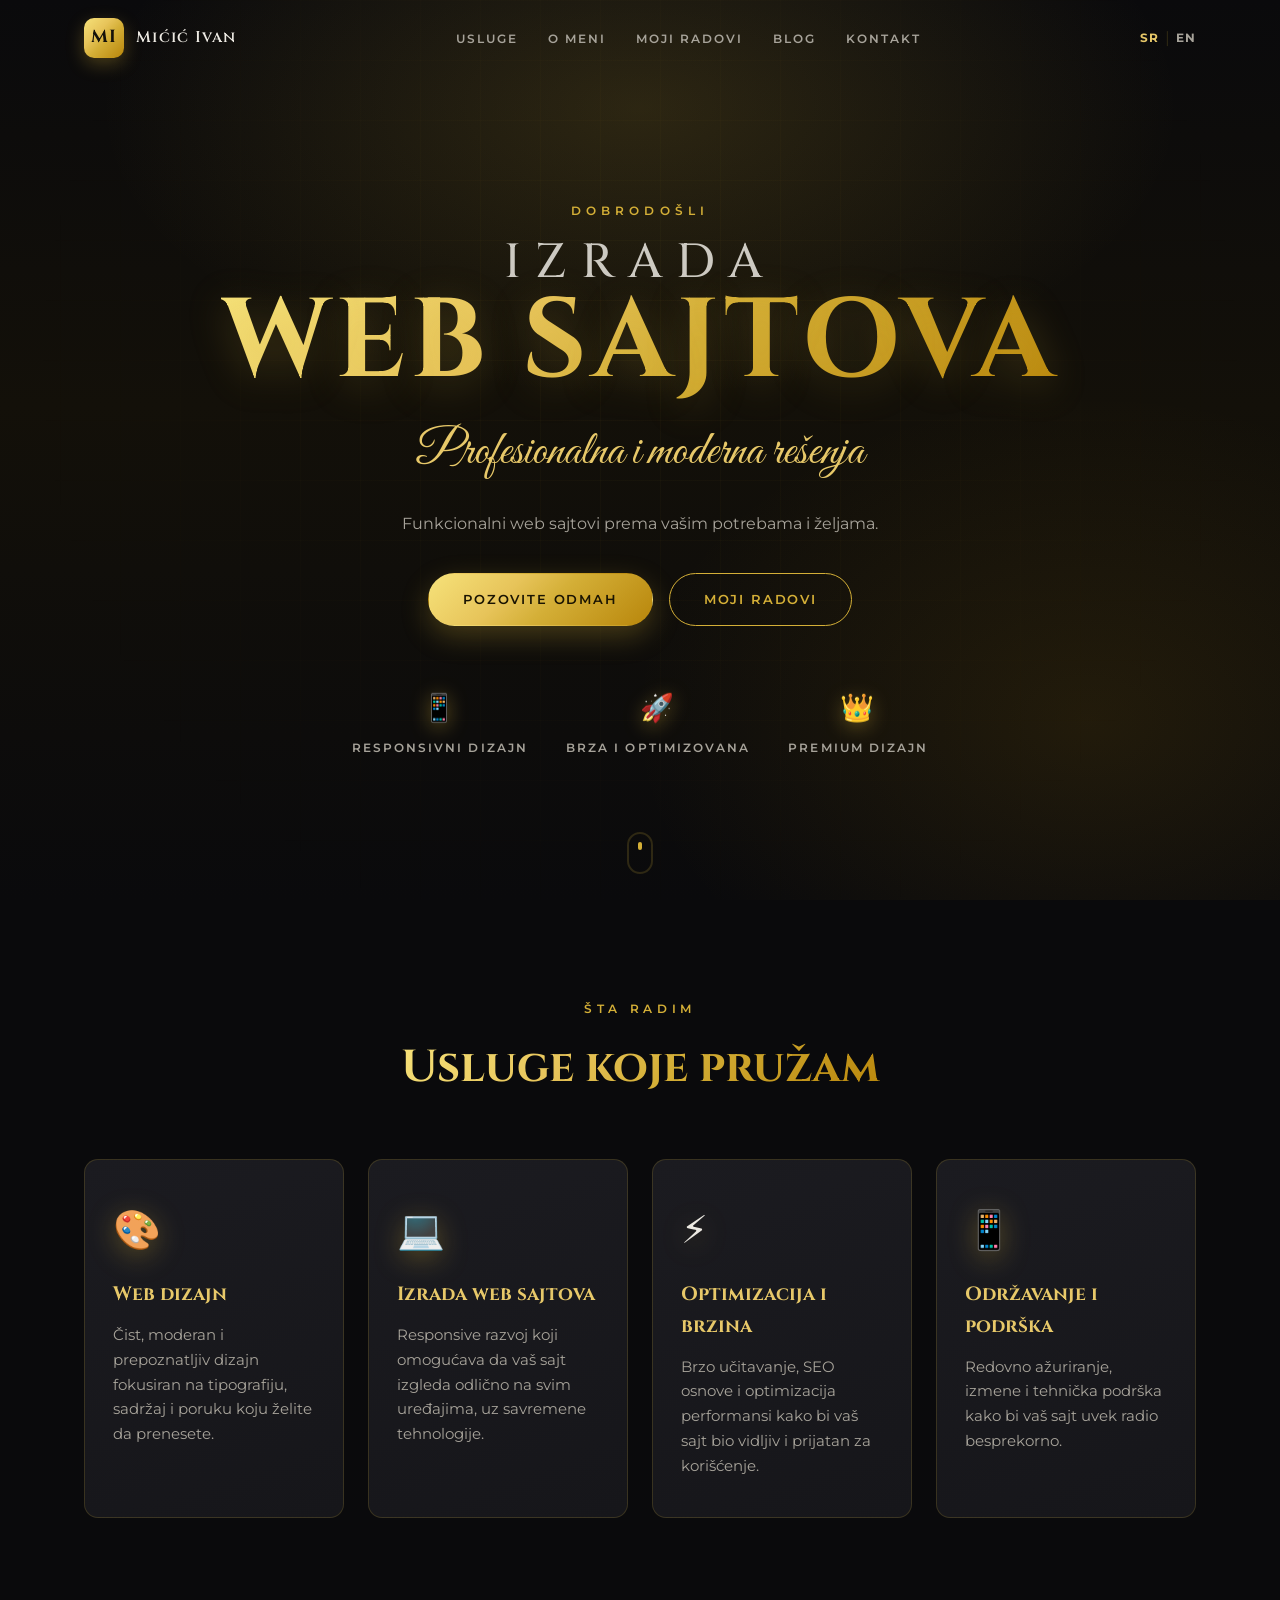
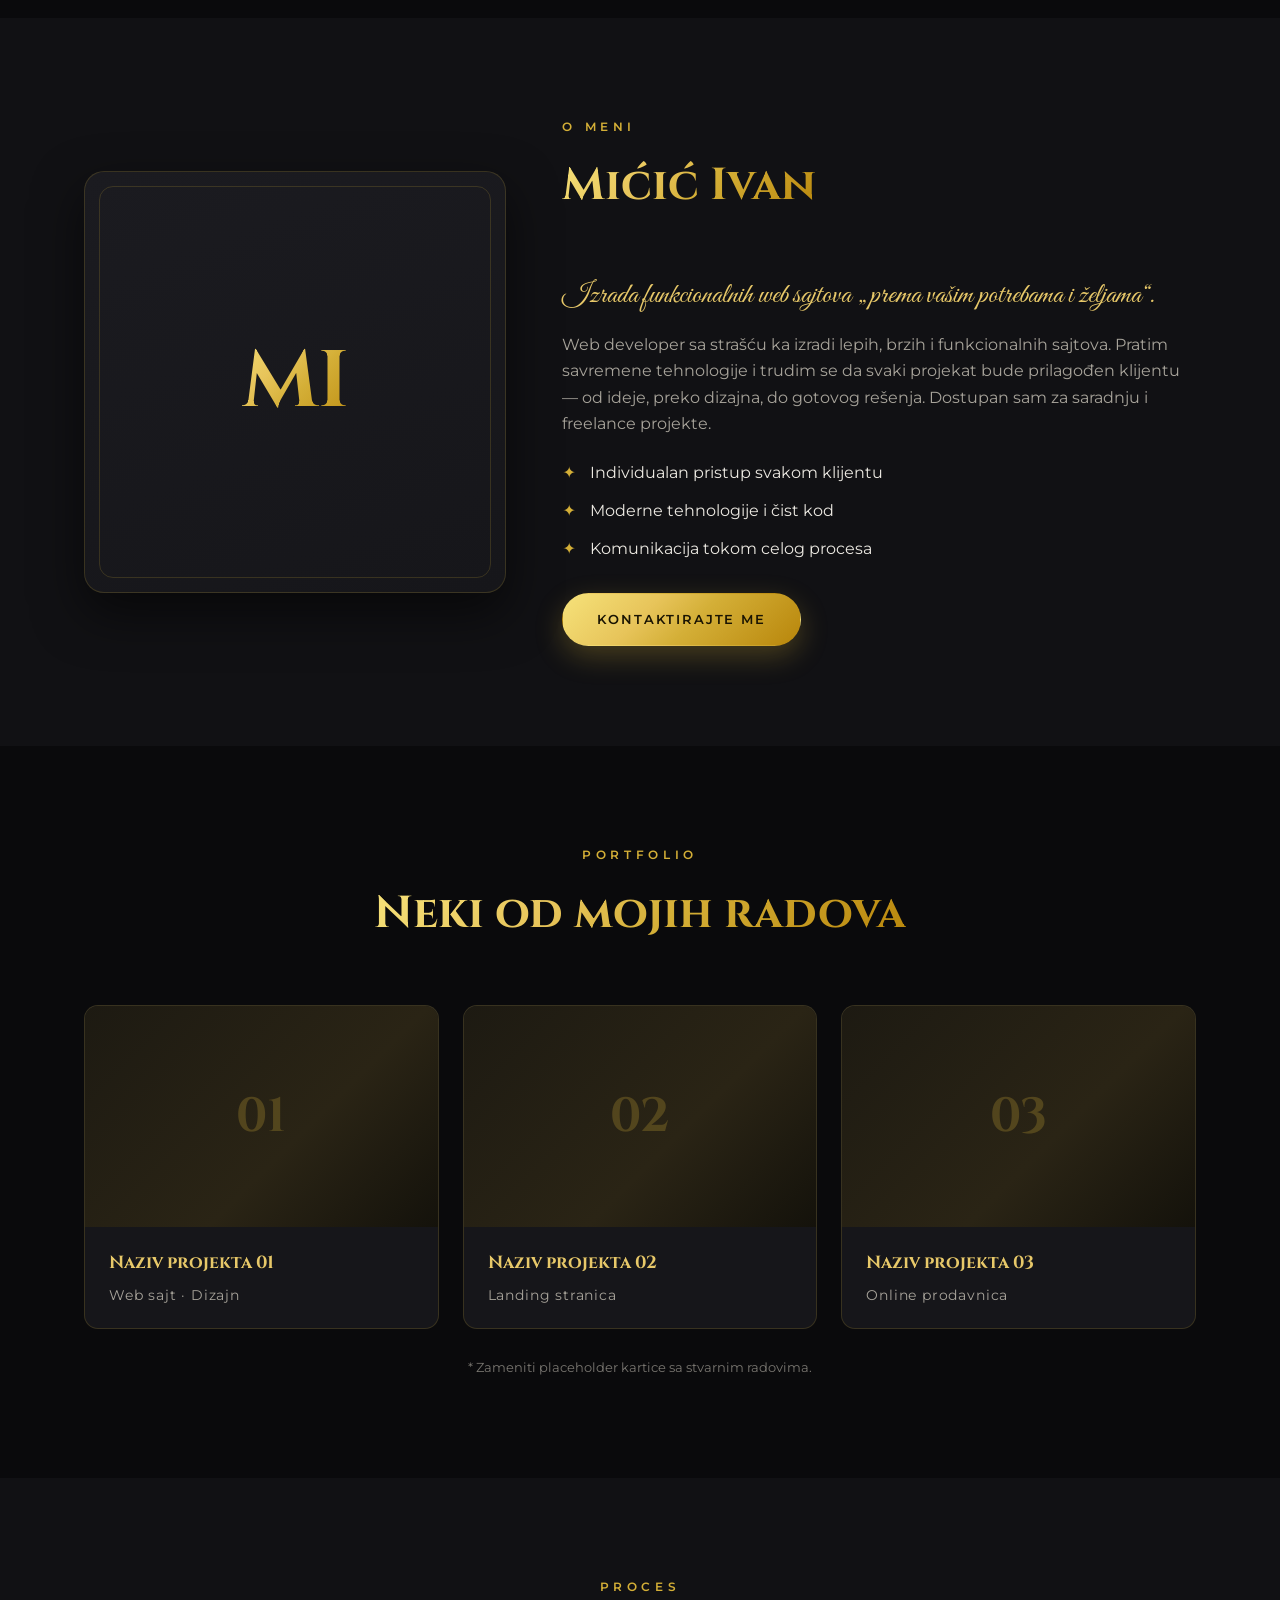
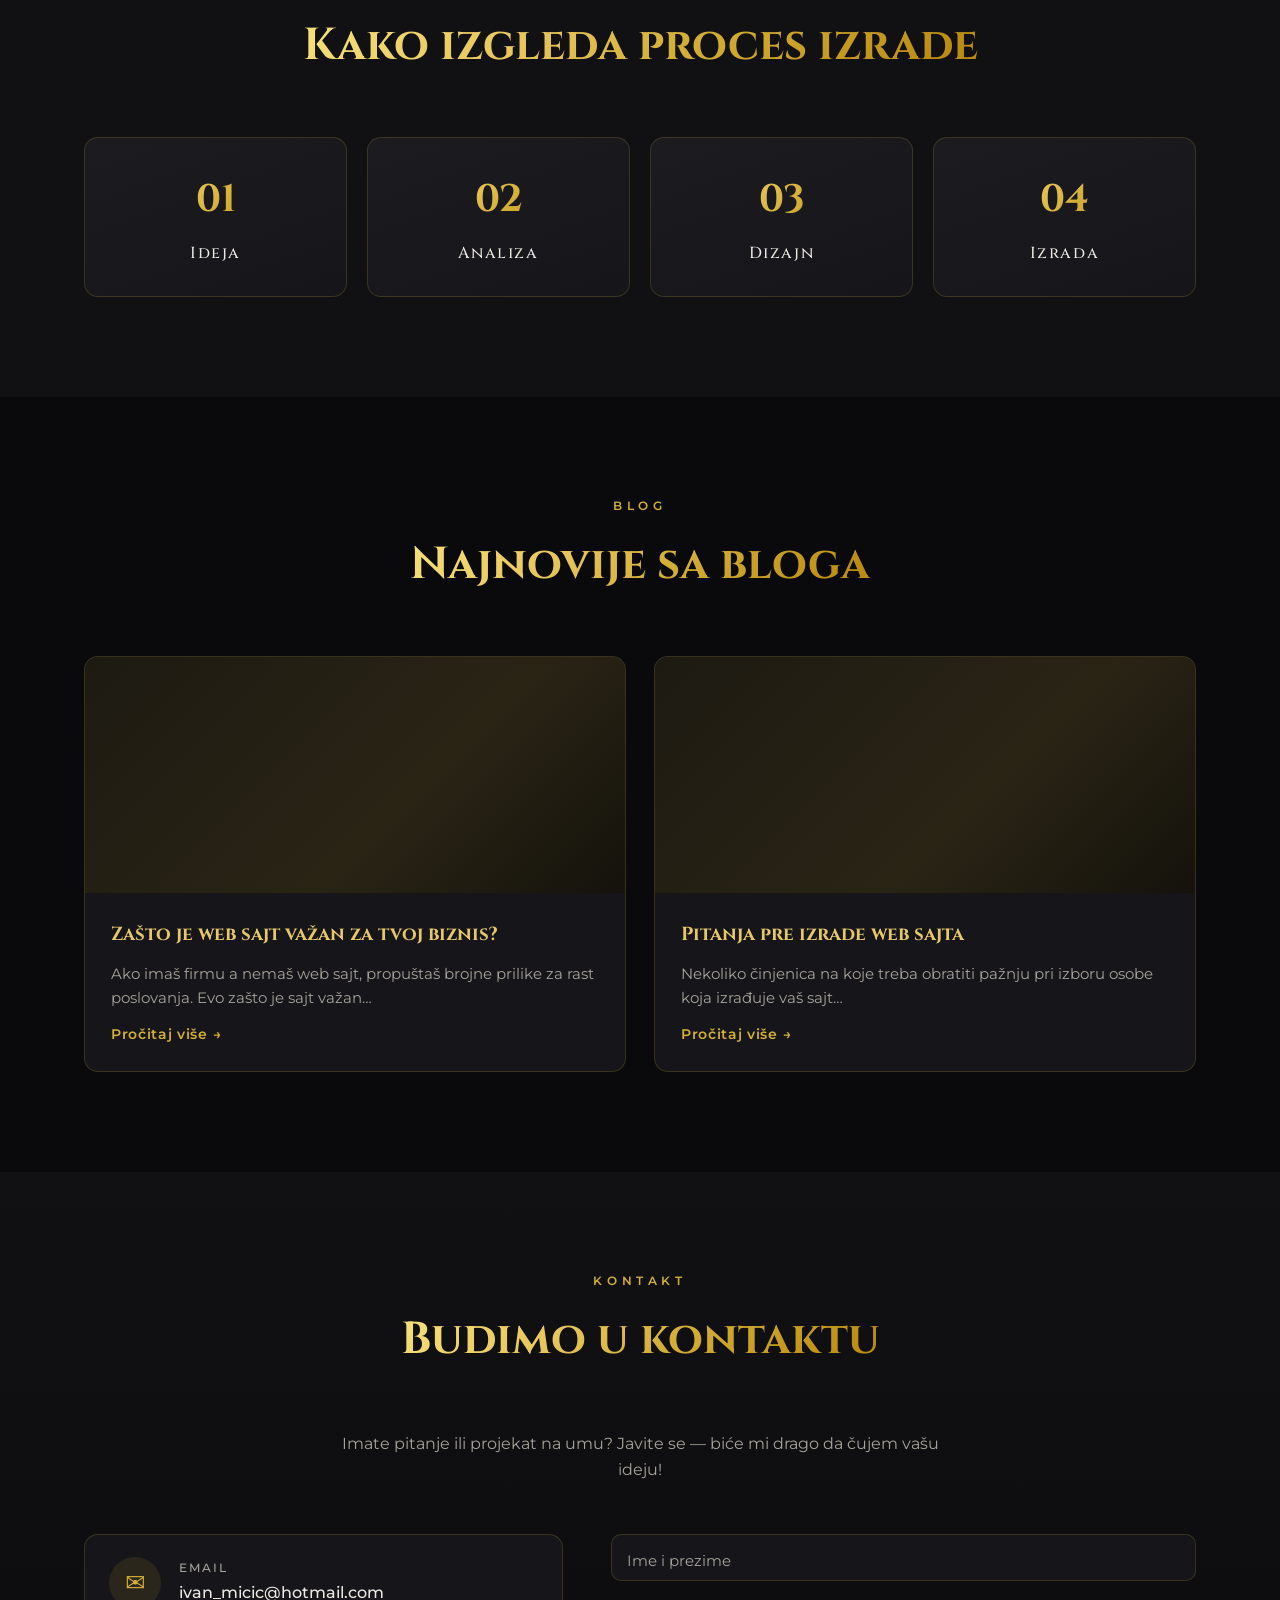
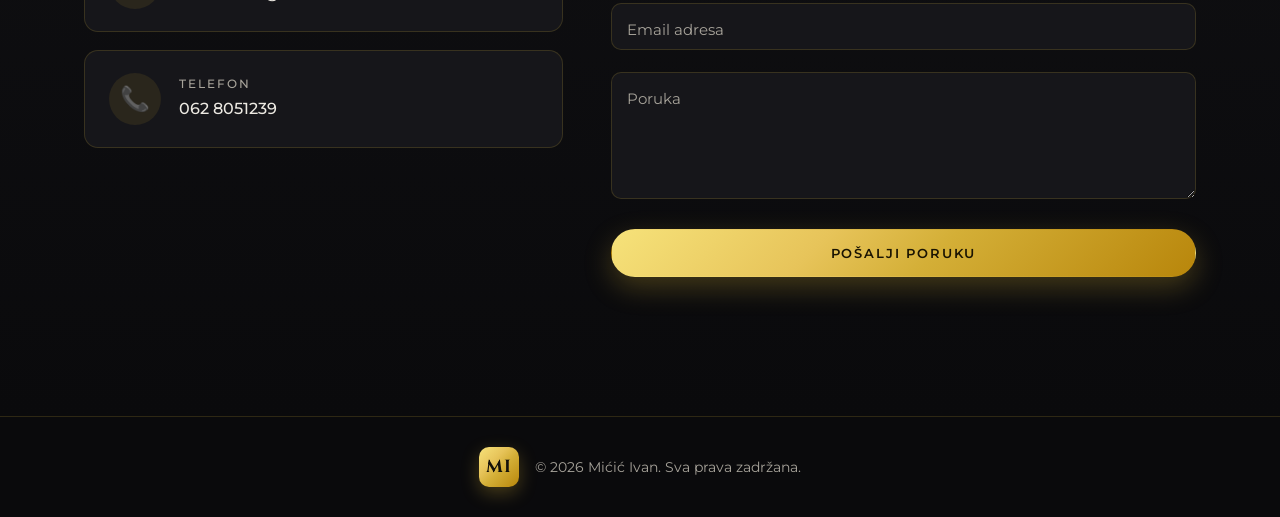
==== index.html @ c1736b25 "Inicijalna verzija portfolio sajta + plan.md - Dvojezicni (SR/EN) e-portfolio sa crno-zlatnim dizajn" ====
<!DOCTYPE html>
<html lang="sr">
<head>
  <meta charset="UTF-8" />
  <meta name="viewport" content="width=device-width, initial-scale=1.0" />
  <title>Mićić Ivan | Izrada web sajtova</title>
  <meta name="description" content="Mićić Ivan — izrada funkcionalnih web sajtova prema vašim potrebama i željama. Profesionalna i moderna rešenja." />

  <link rel="preconnect" href="https://fonts.googleapis.com" />
  <link rel="preconnect" href="https://fonts.gstatic.com" crossorigin />
  <link href="https://fonts.googleapis.com/css2?family=Cinzel:wght@400;500;600;700&family=Montserrat:wght@300;400;500;600;700&family=Great+Vibes&display=swap" rel="stylesheet" />

  <link rel="stylesheet" href="css/styles.css" />
</head>
<body>

  <!-- ===== HEADER / NAV ===== -->
  <header class="header" id="header">
    <div class="container header__inner">
      <a href="#hero" class="logo" aria-label="Mićić Ivan">
        <span class="logo__mark">MI</span>
        <span class="logo__text">Mićić&nbsp;Ivan</span>
      </a>

      <nav class="nav" id="nav">
        <ul class="nav__list">
          <li><a class="nav__link" href="#usluge" data-i18n="nav.services">USLUGE</a></li>
          <li><a class="nav__link" href="#o-meni" data-i18n="nav.about">O MENI</a></li>
          <li><a class="nav__link" href="#radovi" data-i18n="nav.works">MOJI RADOVI</a></li>
          <li><a class="nav__link" href="#blog" data-i18n="nav.blog">BLOG</a></li>
          <li><a class="nav__link" href="#kontakt" data-i18n="nav.contact">KONTAKT</a></li>
        </ul>
      </nav>

      <div class="header__actions">
        <div class="lang-switch" role="group" aria-label="Language">
          <button class="lang-switch__btn is-active" data-lang="sr">SR</button>
          <span class="lang-switch__sep">|</span>
          <button class="lang-switch__btn" data-lang="en">EN</button>
        </div>
        <button class="nav-toggle" id="navToggle" aria-label="Meni" aria-expanded="false">
          <span></span><span></span><span></span>
        </button>
      </div>
    </div>
  </header>

  <!-- ===== HERO ===== -->
  <section class="hero" id="hero">
    <div class="hero__bg" aria-hidden="true"></div>
    <div class="container hero__inner">
      <p class="hero__eyebrow" data-i18n="hero.eyebrow">DOBRODOŠLI</p>
      <h1 class="hero__title">
        <span class="hero__title-top" data-i18n="hero.titleTop">IZRADA</span>
        <span class="hero__title-main gold-text" data-i18n="hero.titleMain">WEB SAJTOVA</span>
      </h1>
      <p class="hero__tagline script-text" data-i18n="hero.tagline">Profesionalna i moderna rešenja</p>
      <p class="hero__sub" data-i18n="hero.sub">Funkcionalni web sajtovi prema vašim potrebama i željama.</p>
      <div class="hero__cta">
        <a href="#kontakt" class="btn btn--gold" data-i18n="hero.ctaPrimary">POZOVITE ODMAH</a>
        <a href="#radovi" class="btn btn--ghost" data-i18n="hero.ctaSecondary">MOJI RADOVI</a>
      </div>

      <ul class="hero__badges">
        <li class="hero-badge">
          <span class="hero-badge__icon">&#128241;</span>
          <span data-i18n="hero.badge1">RESPONSIVNI DIZAJN</span>
        </li>
        <li class="hero-badge">
          <span class="hero-badge__icon">&#128640;</span>
          <span data-i18n="hero.badge2">BRZA I OPTIMIZOVANA</span>
        </li>
        <li class="hero-badge">
          <span class="hero-badge__icon">&#128081;</span>
          <span data-i18n="hero.badge3">PREMIUM DIZAJN</span>
        </li>
      </ul>
    </div>
    <a href="#usluge" class="hero__scroll" aria-label="Skroluj dole"><span></span></a>
  </section>

  <!-- ===== USLUGE ===== -->
  <section class="section" id="usluge">
    <div class="container">
      <p class="section__eyebrow" data-i18n="services.eyebrow">ŠTA RADIM</p>
      <h2 class="section__title"><span class="gold-text" data-i18n="services.title">Usluge koje pružam</span></h2>

      <div class="cards">
        <article class="card">
          <div class="card__icon">&#127912;</div>
          <h3 class="card__title" data-i18n="services.s1.title">Web dizajn</h3>
          <p class="card__text" data-i18n="services.s1.text">Čist, moderan i prepoznatljiv dizajn fokusiran na tipografiju, sadržaj i poruku koju želite da prenesete.</p>
        </article>
        <article class="card">
          <div class="card__icon">&#128187;</div>
          <h3 class="card__title" data-i18n="services.s2.title">Izrada web sajtova</h3>
          <p class="card__text" data-i18n="services.s2.text">Responsive razvoj koji omogućava da vaš sajt izgleda odlično na svim uređajima, uz savremene tehnologije.</p>
        </article>
        <article class="card">
          <div class="card__icon">&#9889;</div>
          <h3 class="card__title" data-i18n="services.s3.title">Optimizacija i brzina</h3>
          <p class="card__text" data-i18n="services.s3.text">Brzo učitavanje, SEO osnove i optimizacija performansi kako bi vaš sajt bio vidljiv i prijatan za korišćenje.</p>
        </article>
        <article class="card">
          <div class="card__icon">&#128241;</div>
          <h3 class="card__title" data-i18n="services.s4.title">Održavanje i podrška</h3>
          <p class="card__text" data-i18n="services.s4.text">Redovno ažuriranje, izmene i tehnička podrška kako bi vaš sajt uvek radio besprekorno.</p>
        </article>
      </div>
    </div>
  </section>

  <!-- ===== O MENI ===== -->
  <section class="section section--alt" id="o-meni">
    <div class="container about">
      <div class="about__media">
        <div class="about__photo">
          <span class="about__initials">MI</span>
        </div>
      </div>
      <div class="about__content">
        <p class="section__eyebrow" data-i18n="about.eyebrow">O MENI</p>
        <h2 class="section__title"><span class="gold-text" data-i18n="about.title">Mićić Ivan</span></h2>
        <p class="about__lead" data-i18n="about.lead">Izrada funkcionalnih web sajtova „prema vašim potrebama i željama“.</p>
        <p class="about__text" data-i18n="about.text">Web developer sa strašću ka izradi lepih, brzih i funkcionalnih sajtova. Pratim savremene tehnologije i trudim se da svaki projekat bude prilagođen klijentu — od ideje, preko dizajna, do gotovog rešenja. Dostupan sam za saradnju i freelance projekte.</p>
        <!-- TODO: Ivane, ovde dopuni biografiju (iskustvo, tehnologije, obrazovanje...) -->
        <ul class="about__list">
          <li data-i18n="about.point1">Individualan pristup svakom klijentu</li>
          <li data-i18n="about.point2">Moderne tehnologije i čist kod</li>
          <li data-i18n="about.point3">Komunikacija tokom celog procesa</li>
        </ul>
        <a href="#kontakt" class="btn btn--gold" data-i18n="about.cta">KONTAKTIRAJTE ME</a>
      </div>
    </div>
  </section>

  <!-- ===== MOJI RADOVI ===== -->
  <section class="section" id="radovi">
    <div class="container">
      <p class="section__eyebrow" data-i18n="works.eyebrow">PORTFOLIO</p>
      <h2 class="section__title"><span class="gold-text" data-i18n="works.title">Neki od mojih radova</span></h2>

      <div class="works">
        <article class="work">
          <div class="work__thumb" data-label="01"></div>
          <div class="work__body">
            <h3 class="work__title" data-i18n="works.w1.title">Naziv projekta 01</h3>
            <p class="work__tag" data-i18n="works.w1.tag">Web sajt &middot; Dizajn</p>
          </div>
        </article>
        <article class="work">
          <div class="work__thumb" data-label="02"></div>
          <div class="work__body">
            <h3 class="work__title" data-i18n="works.w2.title">Naziv projekta 02</h3>
            <p class="work__tag" data-i18n="works.w2.tag">Landing stranica</p>
          </div>
        </article>
        <article class="work">
          <div class="work__thumb" data-label="03"></div>
          <div class="work__body">
            <h3 class="work__title" data-i18n="works.w3.title">Naziv projekta 03</h3>
            <p class="work__tag" data-i18n="works.w3.tag">Online prodavnica</p>
          </div>
        </article>
      </div>
      <p class="works__note" data-i18n="works.note">* Zameniti placeholder karticama sa stvarnim radovima.</p>
    </div>
  </section>

  <!-- ===== PROCES ===== -->
  <section class="section section--alt" id="proces">
    <div class="container">
      <p class="section__eyebrow" data-i18n="process.eyebrow">PROCES</p>
      <h2 class="section__title"><span class="gold-text" data-i18n="process.title">Kako izgleda proces izrade</span></h2>
      <div class="steps">
        <div class="step"><span class="step__num">01</span><h3 data-i18n="process.p1">Ideja</h3></div>
        <div class="step"><span class="step__num">02</span><h3 data-i18n="process.p2">Analiza</h3></div>
        <div class="step"><span class="step__num">03</span><h3 data-i18n="process.p3">Dizajn</h3></div>
        <div class="step"><span class="step__num">04</span><h3 data-i18n="process.p4">Izrada</h3></div>
      </div>
    </div>
  </section>

  <!-- ===== BLOG ===== -->
  <section class="section" id="blog">
    <div class="container">
      <p class="section__eyebrow" data-i18n="blog.eyebrow">BLOG</p>
      <h2 class="section__title"><span class="gold-text" data-i18n="blog.title">Najnovije sa bloga</span></h2>

      <div class="posts">
        <article class="post">
          <div class="post__thumb"></div>
          <div class="post__body">
            <h3 class="post__title" data-i18n="blog.b1.title">Zašto je web sajt važan za tvoj biznis?</h3>
            <p class="post__text" data-i18n="blog.b1.text">Ako imaš firmu a nemaš web sajt, propuštaš brojne prilike za rast poslovanja. Evo zašto je sajt važan…</p>
            <a href="#" class="post__link" data-i18n="blog.readMore">Pročitaj više &rarr;</a>
          </div>
        </article>
        <article class="post">
          <div class="post__thumb"></div>
          <div class="post__body">
            <h3 class="post__title" data-i18n="blog.b2.title">Pitanja pre izrade web sajta</h3>
            <p class="post__text" data-i18n="blog.b2.text">Nekoliko činjenica na koje treba obratiti pažnju pri izboru osobe koja izrađuje vaš sajt…</p>
            <a href="#" class="post__link" data-i18n="blog.readMore">Pročitaj više &rarr;</a>
          </div>
        </article>
      </div>
    </div>
  </section>

  <!-- ===== KONTAKT ===== -->
  <section class="section section--contact" id="kontakt">
    <div class="container contact">
      <div class="contact__head">
        <p class="section__eyebrow" data-i18n="contact.eyebrow">KONTAKT</p>
        <h2 class="section__title"><span class="gold-text" data-i18n="contact.title">Budimo u kontaktu</span></h2>
        <p class="contact__lead" data-i18n="contact.lead">Imate pitanje ili projekat na umu? Javite se — biće mi drago da čujem vašu ideju!</p>
      </div>

      <div class="contact__grid">
        <div class="contact__info">
          <a href="mailto:ivan_micic@hotmail.com" class="contact__item">
            <span class="contact__icon">&#9993;</span>
            <span>
              <small data-i18n="contact.emailLabel">Email</small>
              ivan_micic@hotmail.com
            </span>
          </a>
          <a href="tel:+381628051239" class="contact__item">
            <span class="contact__icon">&#128222;</span>
            <span>
              <small data-i18n="contact.phoneLabel">Telefon</small>
              062 8051239
            </span>
          </a>
        </div>

        <form class="contact__form" id="contactForm" novalidate>
          <div class="field">
            <input type="text" id="name" name="name" required placeholder=" " />
            <label for="name" data-i18n="contact.formName">Ime i prezime</label>
          </div>
          <div class="field">
            <input type="email" id="email" name="email" required placeholder=" " />
            <label for="email" data-i18n="contact.formEmail">Email adresa</label>
          </div>
          <div class="field">
            <textarea id="message" name="message" rows="5" required placeholder=" "></textarea>
            <label for="message" data-i18n="contact.formMessage">Poruka</label>
          </div>
          <button type="submit" class="btn btn--gold btn--block" data-i18n="contact.formSubmit">POŠALJI PORUKU</button>
          <p class="form__status" id="formStatus" role="status"></p>
        </form>
      </div>
    </div>
  </section>

  <!-- ===== FOOTER ===== -->
  <footer class="footer">
    <div class="container footer__inner">
      <span class="logo__mark">MI</span>
      <p class="footer__copy">&copy; <span id="year"></span> Mićić Ivan. <span data-i18n="footer.rights">Sva prava zadržana.</span></p>
    </div>
  </footer>

  <script src="js/i18n.js"></script>
  <script src="js/main.js"></script>
</body>
</html>
---- css/styles.css ----
/* ===========================================================
   Mićić Ivan — Portfolio
   Tema: crno-zlatni luksuzni dizajn
   =========================================================== */

:root {
  --black: #0a0a0c;
  --black-2: #111114;
  --black-3: #16161a;
  --surface: #1b1b20;
  --line: rgba(212, 175, 55, 0.18);

  --gold: #d4af37;
  --gold-soft: #e7c869;
  --gold-deep: #b8860b;
  --gold-grad: linear-gradient(135deg, #f6e27a 0%, #e7c45a 35%, #d4af37 55%, #b8860b 100%);

  --text: #ece9e2;
  --text-muted: #a7a39a;

  --font-display: "Cinzel", serif;
  --font-script: "Great Vibes", cursive;
  --font-body: "Montserrat", system-ui, sans-serif;

  --maxw: 1160px;
  --radius: 14px;
  --shadow: 0 20px 50px rgba(0, 0, 0, 0.55);
  --ease: cubic-bezier(0.22, 1, 0.36, 1);
}

/* ---------- Reset ---------- */
*, *::before, *::after { box-sizing: border-box; margin: 0; padding: 0; }
html { scroll-behavior: smooth; scroll-padding-top: 84px; }
body {
  font-family: var(--font-body);
  background: var(--black);
  color: var(--text);
  line-height: 1.65;
  overflow-x: hidden;
  -webkit-font-smoothing: antialiased;
}
img { max-width: 100%; display: block; }
a { color: inherit; text-decoration: none; }
ul { list-style: none; }

.container { width: 100%; max-width: var(--maxw); margin: 0 auto; padding: 0 24px; }

/* ---------- Helpers ---------- */
.gold-text {
  background: var(--gold-grad);
  -webkit-background-clip: text;
  background-clip: text;
  -webkit-text-fill-color: transparent;
  color: transparent;
}
.script-text { font-family: var(--font-script); }

/* ---------- Buttons ---------- */
.btn {
  display: inline-block;
  font-family: var(--font-body);
  font-weight: 600;
  font-size: 0.82rem;
  letter-spacing: 0.14em;
  padding: 15px 34px;
  border-radius: 50px;
  cursor: pointer;
  border: 1px solid transparent;
  transition: transform 0.3s var(--ease), box-shadow 0.3s var(--ease), background 0.3s var(--ease), color 0.3s var(--ease);
}
.btn--gold {
  background: var(--gold-grad);
  color: #1a1402;
  box-shadow: 0 10px 28px rgba(212, 175, 55, 0.28);
}
.btn--gold:hover { transform: translateY(-3px); box-shadow: 0 16px 36px rgba(212, 175, 55, 0.42); }
.btn--ghost { border-color: var(--gold); color: var(--gold); }
.btn--ghost:hover { background: rgba(212, 175, 55, 0.1); transform: translateY(-3px); }
.btn--block { width: 100%; text-align: center; }

/* ---------- Header ---------- */
.header {
  position: fixed;
  inset: 0 0 auto 0;
  z-index: 100;
  transition: background 0.4s var(--ease), box-shadow 0.4s var(--ease), padding 0.4s var(--ease);
  padding: 18px 0;
}
.header.is-scrolled {
  background: rgba(10, 10, 12, 0.88);
  backdrop-filter: blur(12px);
  box-shadow: 0 1px 0 var(--line);
  padding: 10px 0;
}
.header__inner { display: flex; align-items: center; justify-content: space-between; gap: 24px; }

.logo { display: flex; align-items: center; gap: 12px; }
.logo__mark {
  font-family: var(--font-display);
  font-weight: 700;
  font-size: 1.1rem;
  letter-spacing: 0.05em;
  color: #14110a;
  background: var(--gold-grad);
  width: 40px; height: 40px;
  display: grid; place-items: center;
  border-radius: 10px;
  box-shadow: 0 6px 18px rgba(212, 175, 55, 0.3);
}
.logo__text {
  font-family: var(--font-display);
  font-weight: 600;
  letter-spacing: 0.08em;
  font-size: 0.98rem;
  color: var(--text);
}

.nav__list { display: flex; gap: 30px; }
.nav__link {
  font-size: 0.78rem;
  font-weight: 600;
  letter-spacing: 0.16em;
  color: var(--text-muted);
  position: relative;
  padding: 6px 0;
  transition: color 0.3s var(--ease);
}
.nav__link::after {
  content: "";
  position: absolute;
  left: 0; bottom: 0;
  width: 0; height: 2px;
  background: var(--gold-grad);
  transition: width 0.3s var(--ease);
}
.nav__link:hover, .nav__link.is-active { color: var(--gold-soft); }
.nav__link:hover::after, .nav__link.is-active::after { width: 100%; }

.header__actions { display: flex; align-items: center; gap: 18px; }
.lang-switch { display: flex; align-items: center; gap: 6px; }
.lang-switch__btn {
  background: none; border: none; cursor: pointer;
  font-family: var(--font-body);
  font-size: 0.78rem; font-weight: 700; letter-spacing: 0.08em;
  color: var(--text-muted);
  transition: color 0.3s var(--ease);
}
.lang-switch__btn.is-active { color: var(--gold-soft); }
.lang-switch__btn:hover { color: var(--gold); }
.lang-switch__sep { color: var(--line); }

/* Hamburger */
.nav-toggle { display: none; flex-direction: column; gap: 5px; background: none; border: none; cursor: pointer; padding: 6px; }
.nav-toggle span { width: 26px; height: 2px; background: var(--gold-soft); transition: 0.3s var(--ease); border-radius: 2px; }
.nav-toggle.is-open span:nth-child(1) { transform: translateY(7px) rotate(45deg); }
.nav-toggle.is-open span:nth-child(2) { opacity: 0; }
.nav-toggle.is-open span:nth-child(3) { transform: translateY(-7px) rotate(-45deg); }

/* ---------- Hero ---------- */
.hero {
  position: relative;
  min-height: 100vh;
  display: flex;
  align-items: center;
  text-align: center;
  overflow: hidden;
  padding: 120px 0 60px;
}
.hero__bg {
  position: absolute; inset: 0;
  background:
    radial-gradient(900px 480px at 50% 12%, rgba(212, 175, 55, 0.16), transparent 60%),
    radial-gradient(700px 500px at 85% 80%, rgba(184, 134, 11, 0.12), transparent 65%),
    linear-gradient(180deg, #0a0a0c 0%, #131009 45%, #0a0a0c 100%);
}
.hero__bg::after {
  content: "";
  position: absolute; inset: 0;
  background-image:
    linear-gradient(rgba(212,175,55,0.04) 1px, transparent 1px),
    linear-gradient(90deg, rgba(212,175,55,0.04) 1px, transparent 1px);
  background-size: 60px 60px;
  mask-image: radial-gradient(circle at 50% 40%, black, transparent 75%);
}
.hero__inner { position: relative; z-index: 2; display: flex; flex-direction: column; align-items: center; }
.hero__eyebrow { letter-spacing: 0.45em; font-size: 0.72rem; color: var(--gold); margin-bottom: 18px; font-weight: 600; }
.hero__title { font-family: var(--font-display); line-height: 1; margin-bottom: 10px; }
.hero__title-top {
  display: block;
  font-size: clamp(1.6rem, 5vw, 3rem);
  letter-spacing: 0.3em;
  color: var(--text);
  font-weight: 500;
  opacity: 0.85;
}
.hero__title-main {
  display: block;
  font-size: clamp(2.8rem, 11vw, 7rem);
  font-weight: 700;
  letter-spacing: 0.04em;
  text-shadow: 0 8px 40px rgba(212, 175, 55, 0.25);
}
.hero__tagline { font-size: clamp(1.8rem, 5vw, 3rem); color: var(--gold-soft); margin: 4px 0 18px; }
.hero__sub { color: var(--text-muted); max-width: 540px; margin-bottom: 36px; font-size: 1.02rem; }
.hero__cta { display: flex; gap: 16px; flex-wrap: wrap; justify-content: center; margin-bottom: 60px; }

.hero__badges { display: flex; gap: 38px; flex-wrap: wrap; justify-content: center; }
.hero-badge { display: flex; flex-direction: column; align-items: center; gap: 8px; font-size: 0.72rem; letter-spacing: 0.18em; color: var(--text-muted); font-weight: 600; }
.hero-badge__icon { font-size: 1.7rem; filter: drop-shadow(0 4px 10px rgba(212,175,55,0.4)); }

.hero__scroll { position: absolute; bottom: 26px; left: 50%; transform: translateX(-50%); width: 26px; height: 42px; border: 2px solid var(--line); border-radius: 20px; z-index: 2; }
.hero__scroll span { position: absolute; top: 8px; left: 50%; width: 4px; height: 8px; background: var(--gold); border-radius: 2px; transform: translateX(-50%); animation: scrolldot 1.6s infinite; }
@keyframes scrolldot { 0% { opacity: 0; top: 8px; } 50% { opacity: 1; } 100% { opacity: 0; top: 22px; } }

/* ---------- Sections ---------- */
.section { padding: 100px 0; position: relative; }
.section--alt { background: var(--black-2); }
.section__eyebrow { text-align: center; letter-spacing: 0.4em; font-size: 0.72rem; color: var(--gold); font-weight: 600; margin-bottom: 12px; }
.section__title { text-align: center; font-family: var(--font-display); font-weight: 700; font-size: clamp(1.8rem, 4.5vw, 2.8rem); margin-bottom: 54px; }

/* ---------- Cards (Usluge) ---------- */
.cards { display: grid; grid-template-columns: repeat(auto-fit, minmax(240px, 1fr)); gap: 24px; }
.card {
  background: linear-gradient(160deg, var(--surface), var(--black-3));
  border: 1px solid var(--line);
  border-radius: var(--radius);
  padding: 38px 28px;
  transition: transform 0.4s var(--ease), border-color 0.4s var(--ease), box-shadow 0.4s var(--ease);
}
.card:hover { transform: translateY(-8px); border-color: var(--gold); box-shadow: var(--shadow); }
.card__icon { font-size: 2.4rem; margin-bottom: 18px; filter: drop-shadow(0 6px 14px rgba(212,175,55,0.35)); }
.card__title { font-family: var(--font-display); font-size: 1.2rem; margin-bottom: 12px; color: var(--gold-soft); }
.card__text { color: var(--text-muted); font-size: 0.94rem; }

/* ---------- O meni ---------- */
.about { display: grid; grid-template-columns: 0.8fr 1.2fr; gap: 56px; align-items: center; }
.about__photo {
  aspect-ratio: 1 / 1;
  border-radius: 20px;
  background: linear-gradient(160deg, var(--surface), var(--black-3));
  border: 1px solid var(--line);
  display: grid; place-items: center;
  position: relative;
  box-shadow: var(--shadow);
}
.about__photo::before { content: ""; position: absolute; inset: 14px; border: 1px solid var(--line); border-radius: 14px; }
.about__initials { font-family: var(--font-display); font-size: 5rem; font-weight: 700; background: var(--gold-grad); -webkit-background-clip: text; background-clip: text; -webkit-text-fill-color: transparent; }
.about .section__eyebrow, .about .section__title { text-align: left; }
.about__lead { font-family: var(--font-script); font-size: 1.8rem; color: var(--gold-soft); margin-bottom: 18px; line-height: 1.3; }
.about__text { color: var(--text-muted); margin-bottom: 22px; }
.about__list { display: grid; gap: 12px; margin-bottom: 30px; }
.about__list li { position: relative; padding-left: 28px; color: var(--text); }
.about__list li::before { content: "\2726"; position: absolute; left: 0; color: var(--gold); }

/* ---------- Radovi ---------- */
.works { display: grid; grid-template-columns: repeat(auto-fit, minmax(280px, 1fr)); gap: 24px; }
.work { border-radius: var(--radius); overflow: hidden; border: 1px solid var(--line); background: var(--black-3); transition: transform 0.4s var(--ease), box-shadow 0.4s var(--ease); }
.work:hover { transform: translateY(-8px); box-shadow: var(--shadow); }
.work__thumb { aspect-ratio: 16 / 10; position: relative; background: linear-gradient(135deg, #1d1a12, #2a2415 60%, #14120b); display: grid; place-items: center; }
.work__thumb::after { content: attr(data-label); font-family: var(--font-display); font-size: 3rem; font-weight: 700; color: rgba(212,175,55,0.25); }
.work__body { padding: 22px 24px; }
.work__title { font-family: var(--font-display); font-size: 1.1rem; color: var(--gold-soft); margin-bottom: 6px; }
.work__tag { color: var(--text-muted); font-size: 0.85rem; letter-spacing: 0.06em; }
.works__note { text-align: center; color: var(--text-muted); font-size: 0.8rem; margin-top: 28px; opacity: 0.7; }

/* ---------- Proces ---------- */
.steps { display: grid; grid-template-columns: repeat(auto-fit, minmax(180px, 1fr)); gap: 20px; }
.step { text-align: center; padding: 30px 18px; border: 1px solid var(--line); border-radius: var(--radius); background: linear-gradient(160deg, var(--surface), var(--black-3)); transition: border-color 0.4s var(--ease); }
.step:hover { border-color: var(--gold); }
.step__num { font-family: var(--font-display); font-size: 2.4rem; font-weight: 700; display: block; margin-bottom: 8px; background: var(--gold-grad); -webkit-background-clip: text; background-clip: text; -webkit-text-fill-color: transparent; }
.step h3 { font-family: var(--font-display); font-weight: 500; letter-spacing: 0.1em; font-size: 1rem; color: var(--text); }

/* ---------- Blog ---------- */
.posts { display: grid; grid-template-columns: repeat(auto-fit, minmax(300px, 1fr)); gap: 28px; }
.post { display: flex; flex-direction: column; border: 1px solid var(--line); border-radius: var(--radius); overflow: hidden; background: var(--black-3); transition: transform 0.4s var(--ease), box-shadow 0.4s var(--ease); }
.post:hover { transform: translateY(-6px); box-shadow: var(--shadow); }
.post__thumb { aspect-ratio: 16 / 7; background: linear-gradient(135deg, #1d1a12, #2a2415 60%, #14120b); }
.post__body { padding: 26px; display: flex; flex-direction: column; gap: 12px; }
.post__title { font-family: var(--font-display); font-size: 1.18rem; color: var(--gold-soft); }
.post__text { color: var(--text-muted); font-size: 0.92rem; }
.post__link { color: var(--gold); font-weight: 600; font-size: 0.85rem; letter-spacing: 0.05em; margin-top: auto; transition: gap 0.3s var(--ease); }
.post__link:hover { color: var(--gold-soft); }

/* ---------- Kontakt ---------- */
.section--contact { background: linear-gradient(180deg, var(--black-2), var(--black)); }
.contact__head { text-align: center; max-width: 600px; margin: 0 auto 50px; }
.contact__lead { color: var(--text-muted); }
.contact__grid { display: grid; grid-template-columns: 0.9fr 1.1fr; gap: 48px; align-items: start; }
.contact__info { display: grid; gap: 18px; align-content: start; }
.contact__item { display: flex; align-items: center; gap: 18px; padding: 22px 24px; border: 1px solid var(--line); border-radius: var(--radius); background: var(--black-3); transition: border-color 0.3s var(--ease), transform 0.3s var(--ease); }
.contact__item:hover { border-color: var(--gold); transform: translateY(-3px); }
.contact__icon { font-size: 1.5rem; color: var(--gold); width: 52px; height: 52px; display: grid; place-items: center; border-radius: 50%; background: rgba(212,175,55,0.1); flex-shrink: 0; }
.contact__item small { display: block; color: var(--text-muted); font-size: 0.72rem; letter-spacing: 0.18em; text-transform: uppercase; margin-bottom: 2px; }
.contact__item span > span, .contact__item > span { font-weight: 500; }

/* Form */
.contact__form { display: grid; gap: 22px; }
.field { position: relative; }
.field input, .field textarea {
  width: 100%;
  background: var(--black-3);
  border: 1px solid var(--line);
  border-radius: 10px;
  padding: 18px 16px 8px;
  color: var(--text);
  font-family: var(--font-body);
  font-size: 0.95rem;
  resize: vertical;
  transition: border-color 0.3s var(--ease);
}
.field textarea { padding-top: 22px; }
.field input:focus, .field textarea:focus { outline: none; border-color: var(--gold); }
.field label {
  position: absolute; left: 16px; top: 14px;
  color: var(--text-muted); font-size: 0.95rem;
  pointer-events: none;
  transition: 0.2s var(--ease);
}
.field input:focus + label, .field input:not(:placeholder-shown) + label,
.field textarea:focus + label, .field textarea:not(:placeholder-shown) + label {
  top: 5px; font-size: 0.66rem; letter-spacing: 0.12em; color: var(--gold); text-transform: uppercase;
}
.form__status { font-size: 0.88rem; min-height: 1.2em; }
.form__status.is-ok { color: var(--gold-soft); }
.form__status.is-err { color: #e07a7a; }

/* ---------- Footer ---------- */
.footer { background: var(--black); border-top: 1px solid var(--line); padding: 30px 0; }
.footer__inner { display: flex; align-items: center; justify-content: center; gap: 16px; flex-wrap: wrap; }
.footer__copy { color: var(--text-muted); font-size: 0.85rem; }

/* ---------- Reveal animation ---------- */
[data-reveal] { opacity: 0; transform: translateY(28px); transition: opacity 0.7s var(--ease), transform 0.7s var(--ease); }
[data-reveal].is-visible { opacity: 1; transform: none; }

/* ---------- Responsive ---------- */
@media (max-width: 880px) {
  .about, .contact__grid { grid-template-columns: 1fr; gap: 36px; }
  .about__media { max-width: 360px; margin: 0 auto; }

  .nav {
    position: fixed; inset: 0 0 0 auto;
    width: min(78%, 320px);
    background: rgba(12, 12, 14, 0.97);
    backdrop-filter: blur(14px);
    border-left: 1px solid var(--line);
    transform: translateX(100%);
    transition: transform 0.4s var(--ease);
    padding: 100px 36px;
    z-index: 90;
  }
  .nav.is-open { transform: translateX(0); }
  .nav__list { flex-direction: column; gap: 26px; }
  .nav__link { font-size: 0.95rem; }
  .nav-toggle { display: flex; z-index: 95; }
}

@media (max-width: 520px) {
  .section { padding: 72px 0; }
  .hero__badges { gap: 24px; }
  .btn { padding: 13px 26px; }
}
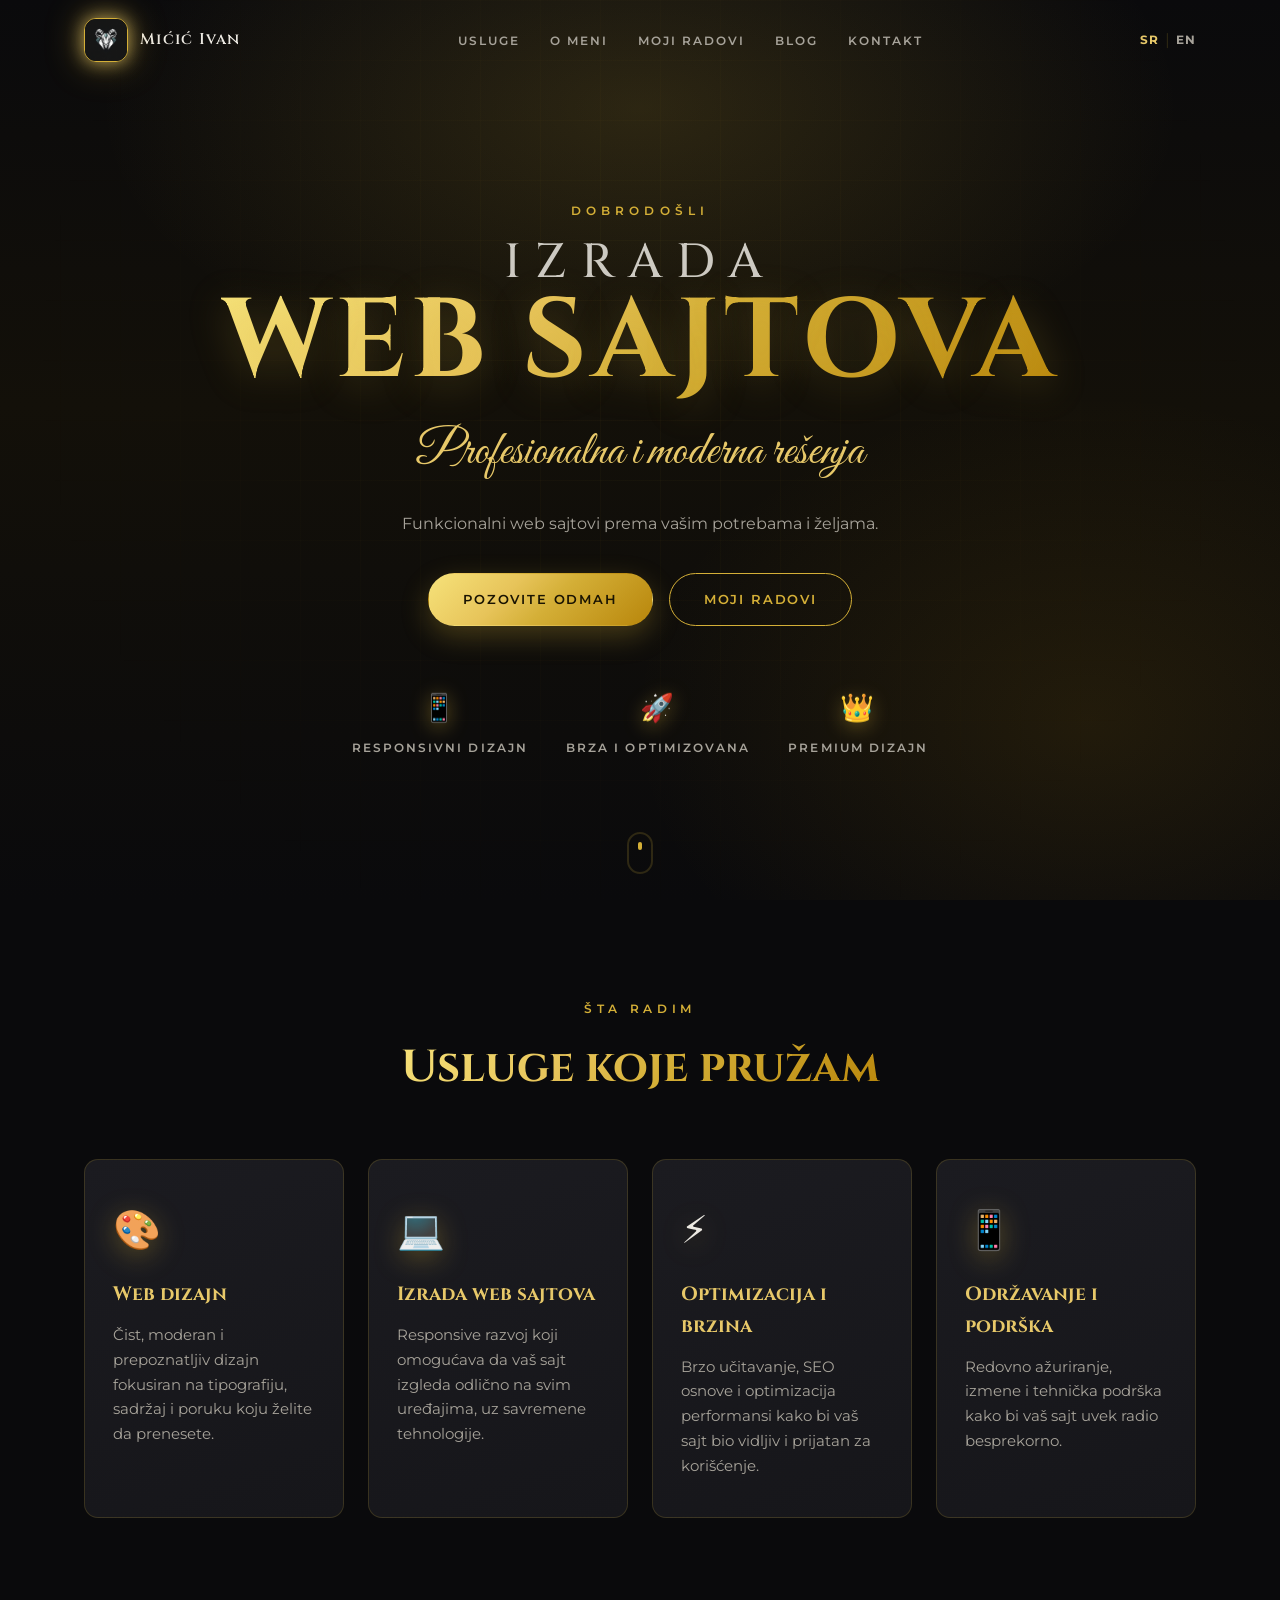
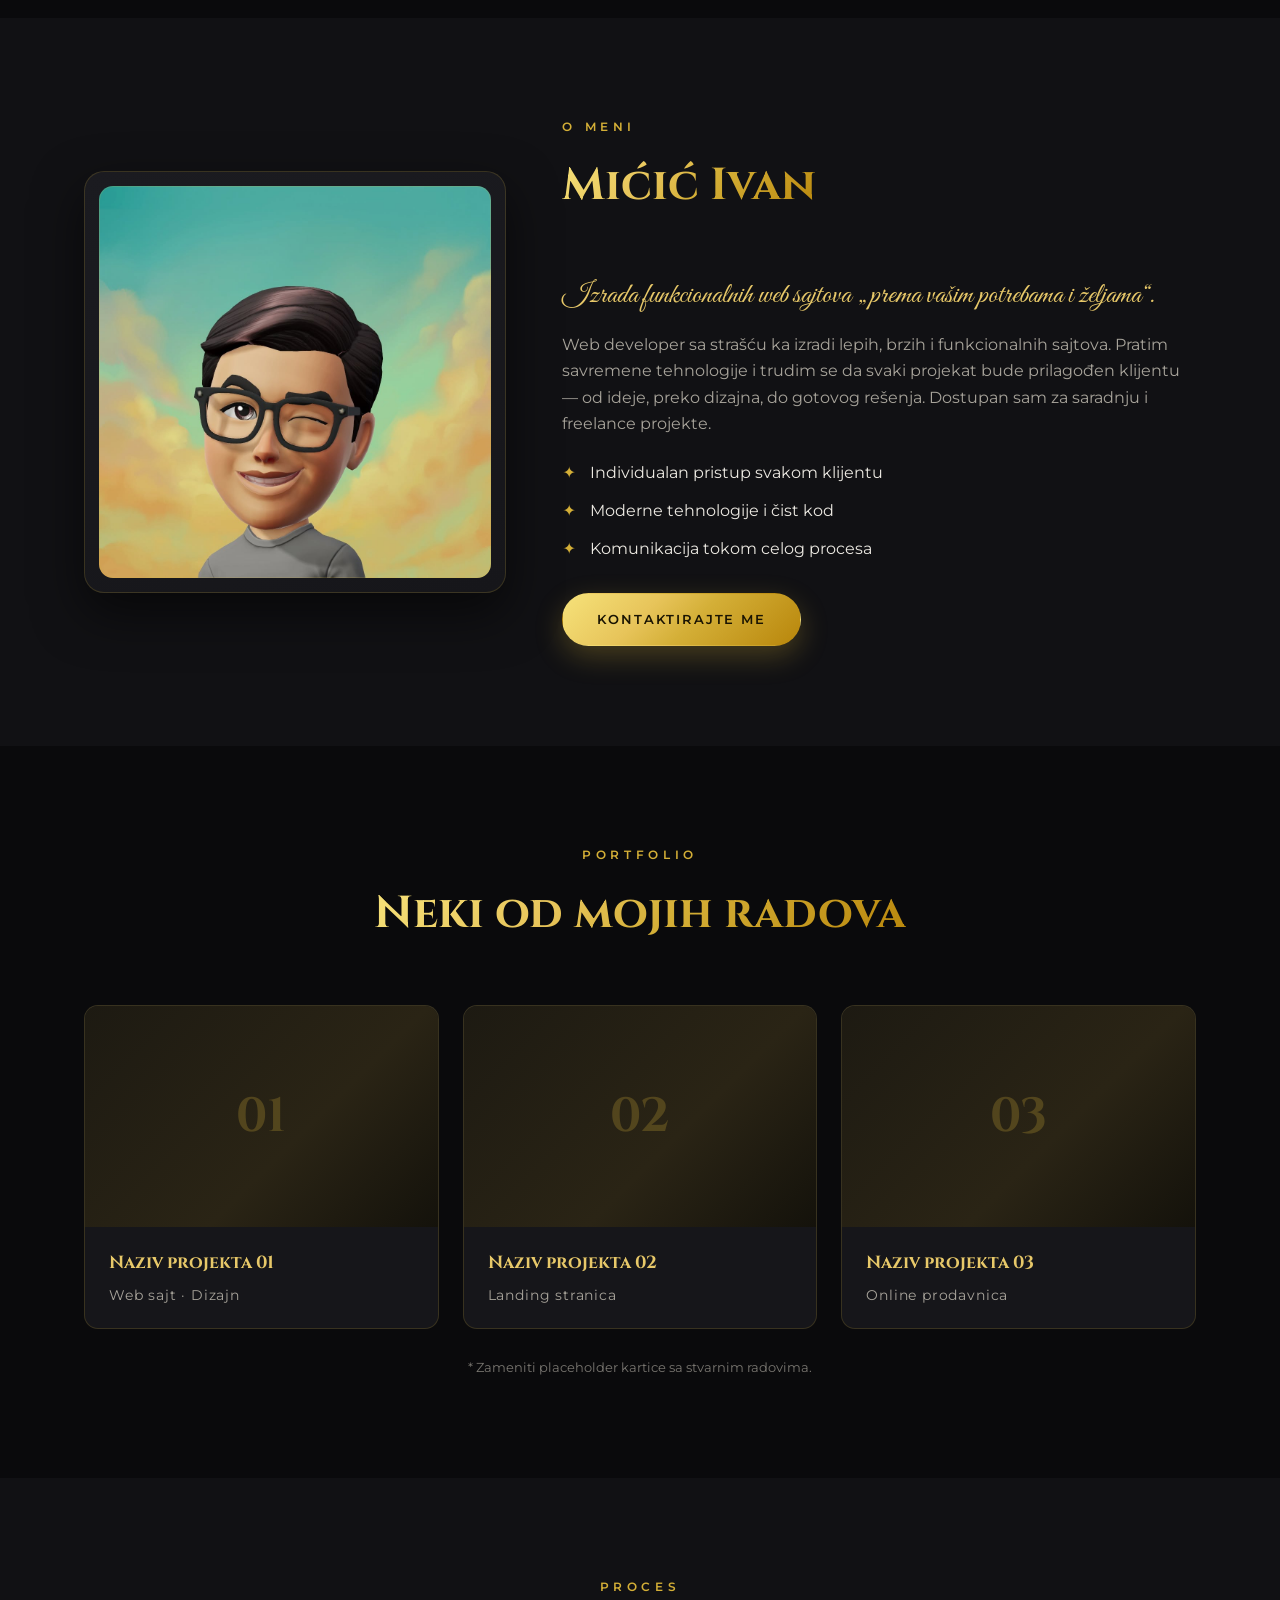
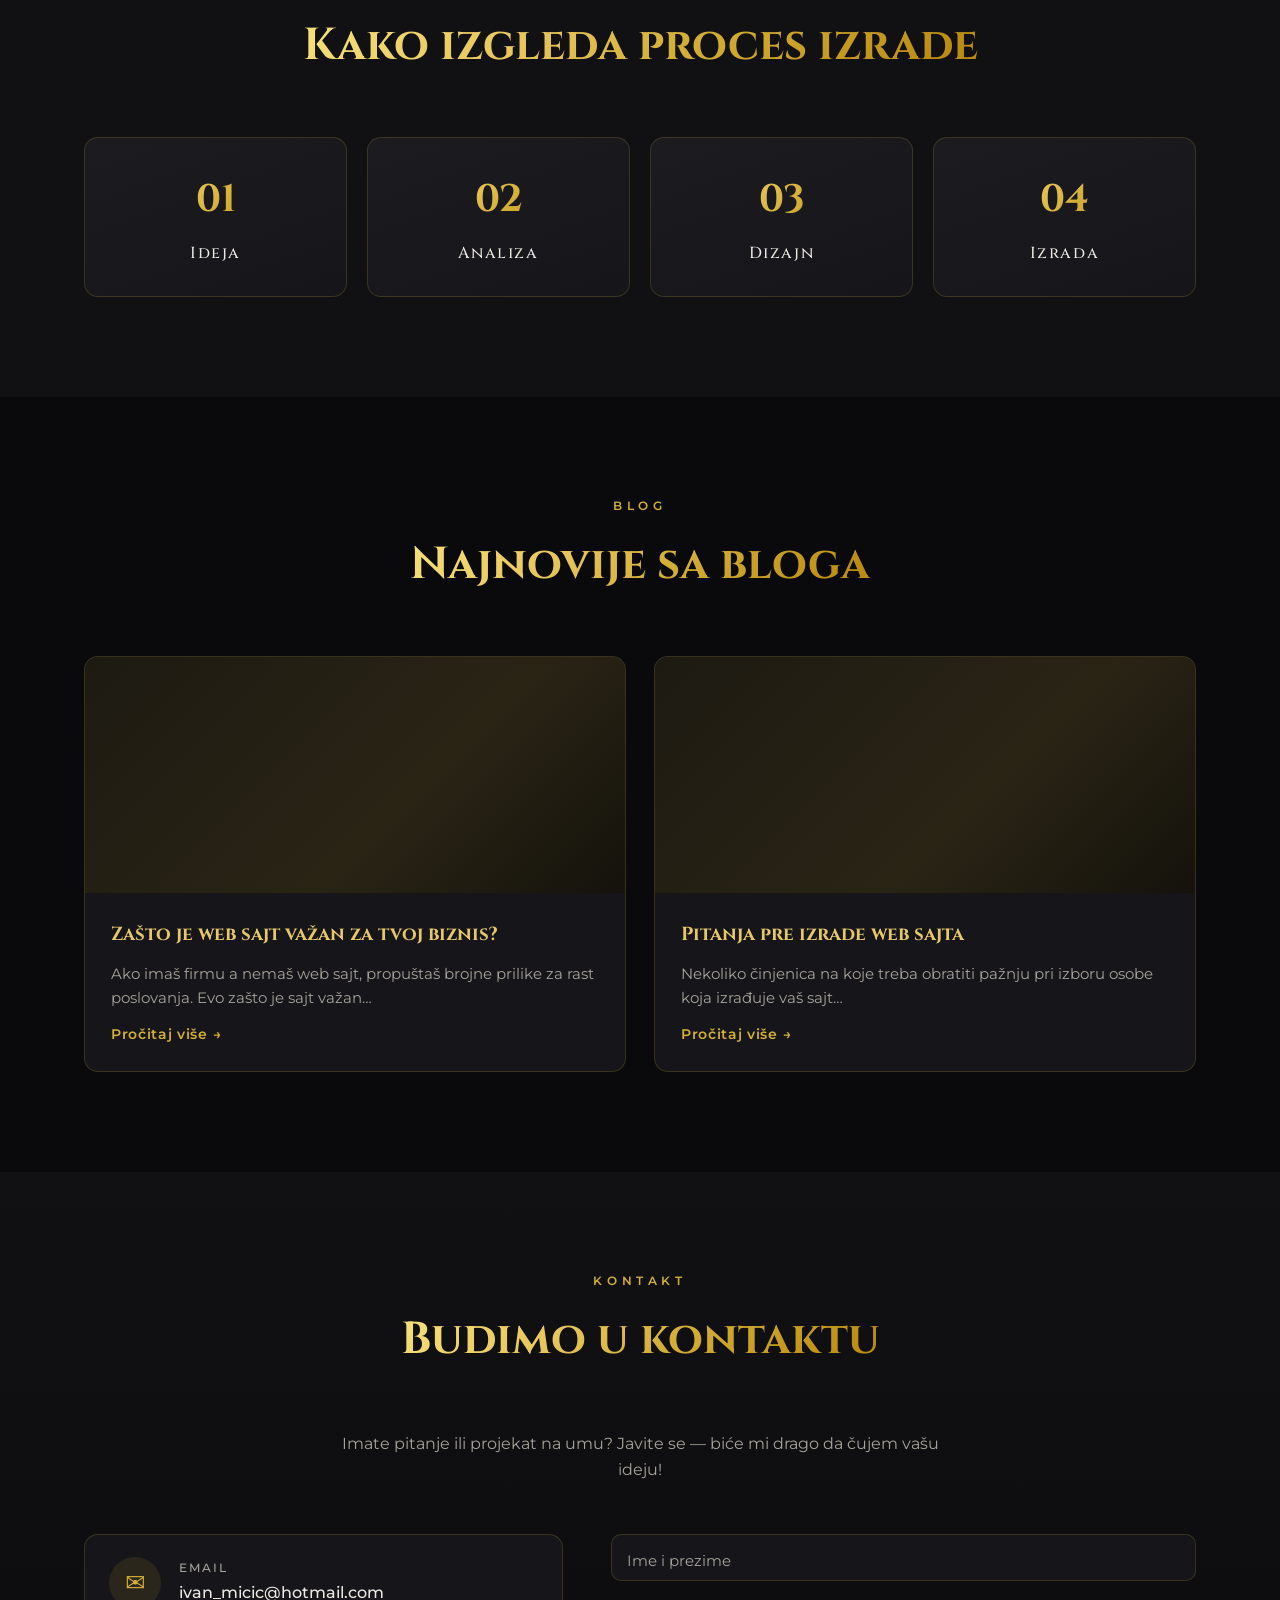
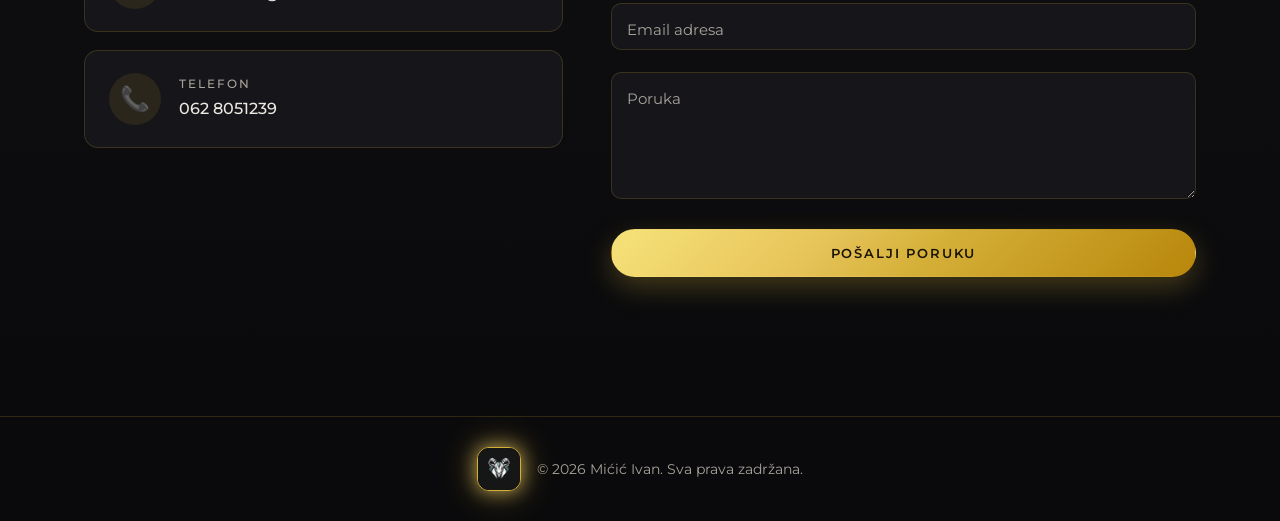
==== commit 926dc838: "Avatar i novi logo sa zlatnim odsjajem - Sekcija O meni: MI placeholder zamenjen avatarom (assets/im" ====
--- a/index.html
+++ b/index.html
@@ -10,7 +10,7 @@
   <link rel="preconnect" href="https://fonts.gstatic.com" crossorigin />
   <link href="https://fonts.googleapis.com/css2?family=Cinzel:wght@400;500;600;700&family=Montserrat:wght@300;400;500;600;700&family=Great+Vibes&display=swap" rel="stylesheet" />
 
-  <link rel="stylesheet" href="css/styles.css" />
+  <link rel="stylesheet" href="css/styles.css?v=3" />
 </head>
 <body>
 
@@ -18,7 +18,9 @@
   <header class="header" id="header">
     <div class="container header__inner">
       <a href="#hero" class="logo" aria-label="Mićić Ivan">
-        <span class="logo__mark">MI</span>
+        <span class="logo__mark" aria-hidden="true">
+          <img src="assets/img/logo-1.jpg" alt="" class="logo__img" />
+        </span>
         <span class="logo__text">Mićić&nbsp;Ivan</span>
       </a>
 
@@ -115,7 +117,7 @@
     <div class="container about">
       <div class="about__media">
         <div class="about__photo">
-          <span class="about__initials">MI</span>
+          <img src="assets/img/avatar.png" alt="Mićić Ivan — avatar" class="about__avatar" />
         </div>
       </div>
       <div class="about__content">
@@ -258,7 +260,9 @@
   <!-- ===== FOOTER ===== -->
   <footer class="footer">
     <div class="container footer__inner">
-      <span class="logo__mark">MI</span>
+      <span class="logo__mark" aria-hidden="true">
+        <img src="assets/img/logo-1.jpg" alt="" class="logo__img" />
+      </span>
       <p class="footer__copy">&copy; <span id="year"></span> Mićić Ivan. <span data-i18n="footer.rights">Sva prava zadržana.</span></p>
     </div>
   </footer>
--- a/css/styles.css
+++ b/css/styles.css
@@ -96,16 +96,36 @@
 
 .logo { display: flex; align-items: center; gap: 12px; }
 .logo__mark {
-  font-family: var(--font-display);
-  font-weight: 700;
-  font-size: 1.1rem;
-  letter-spacing: 0.05em;
-  color: #14110a;
-  background: var(--gold-grad);
-  width: 40px; height: 40px;
-  display: grid; place-items: center;
-  border-radius: 10px;
-  box-shadow: 0 6px 18px rgba(212, 175, 55, 0.3);
+  position: relative;
+  width: 44px; height: 44px;
+  border-radius: 12px;
+  overflow: hidden;
+  background: #0a0a0c;
+  border: 1px solid var(--gold);
+  flex-shrink: 0;
+  border: 1px solid var(--gold);
+  box-shadow: 0 0 18px rgba(231, 200, 105, 0.75), 0 0 38px rgba(212, 175, 55, 0.45);
+  animation: logoGlow 1.6s ease-in-out infinite;
+}
+.logo__img { width: 100%; height: 100%; object-fit: cover; display: block; }
+
+@keyframes logoGlow {
+  0%, 100% {
+    transform: scale(1);
+    border-color: rgba(212, 175, 55, 0.7);
+    box-shadow: 0 0 10px rgba(212, 175, 55, 0.45), 0 0 22px rgba(212, 175, 55, 0.26);
+  }
+  50% {
+    transform: scale(1.08);
+    border-color: rgba(246, 226, 122, 0.95);
+    box-shadow:
+      0 0 18px rgba(246, 226, 122, 0.95),
+      0 0 40px rgba(231, 200, 105, 0.75),
+      0 0 66px rgba(212, 175, 55, 0.45);
+  }
+}
+@media (prefers-reduced-motion: reduce) {
+  .logo__mark { animation: none; }
 }
 .logo__text {
   font-family: var(--font-display);
@@ -243,7 +263,9 @@
   position: relative;
   box-shadow: var(--shadow);
 }
-.about__photo::before { content: ""; position: absolute; inset: 14px; border: 1px solid var(--line); border-radius: 14px; }
+.about__photo { overflow: hidden; padding: 14px; }
+.about__photo::before { content: ""; position: absolute; inset: 14px; border: 1px solid var(--line); border-radius: 14px; z-index: 2; pointer-events: none; }
+.about__avatar { width: 100%; height: 100%; object-fit: cover; border-radius: 14px; display: block; }
 .about__initials { font-family: var(--font-display); font-size: 5rem; font-weight: 700; background: var(--gold-grad); -webkit-background-clip: text; background-clip: text; -webkit-text-fill-color: transparent; }
 .about .section__eyebrow, .about .section__title { text-align: left; }
 .about__lead { font-family: var(--font-script); font-size: 1.8rem; color: var(--gold-soft); margin-bottom: 18px; line-height: 1.3; }
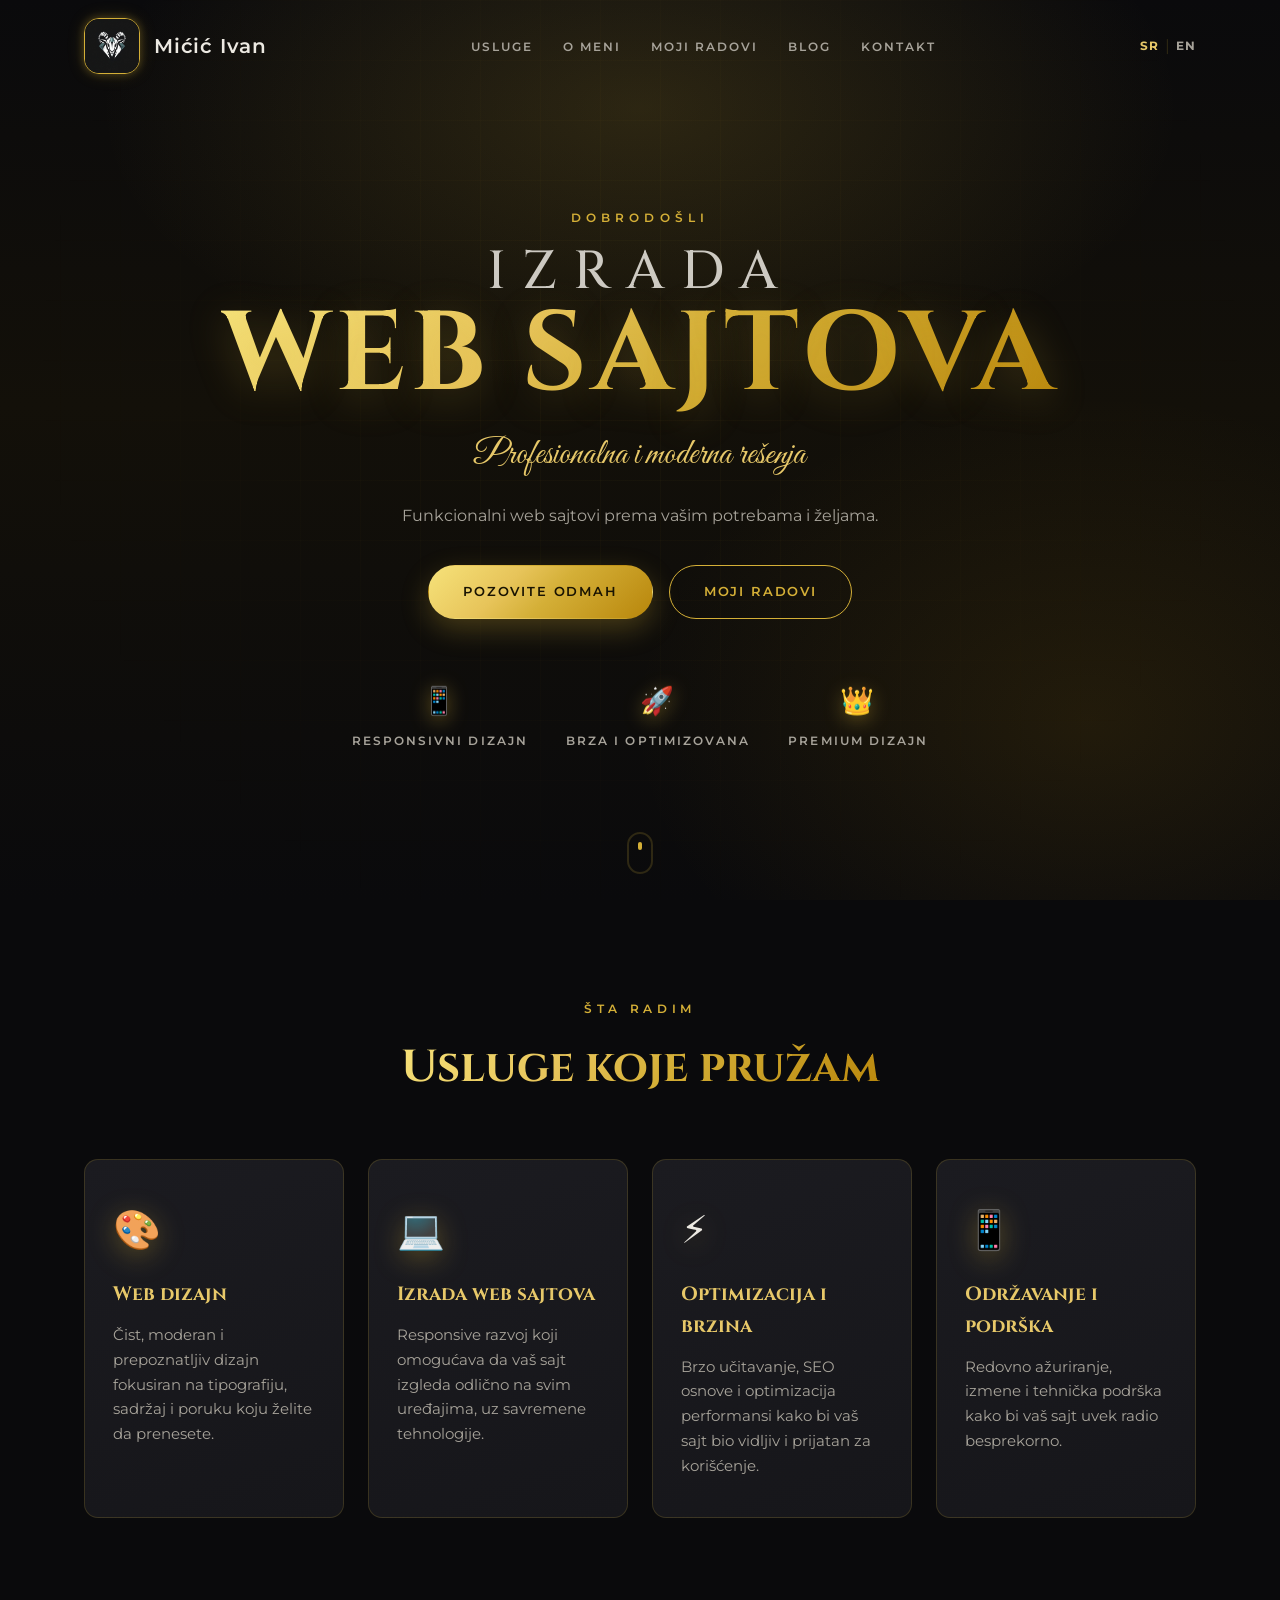
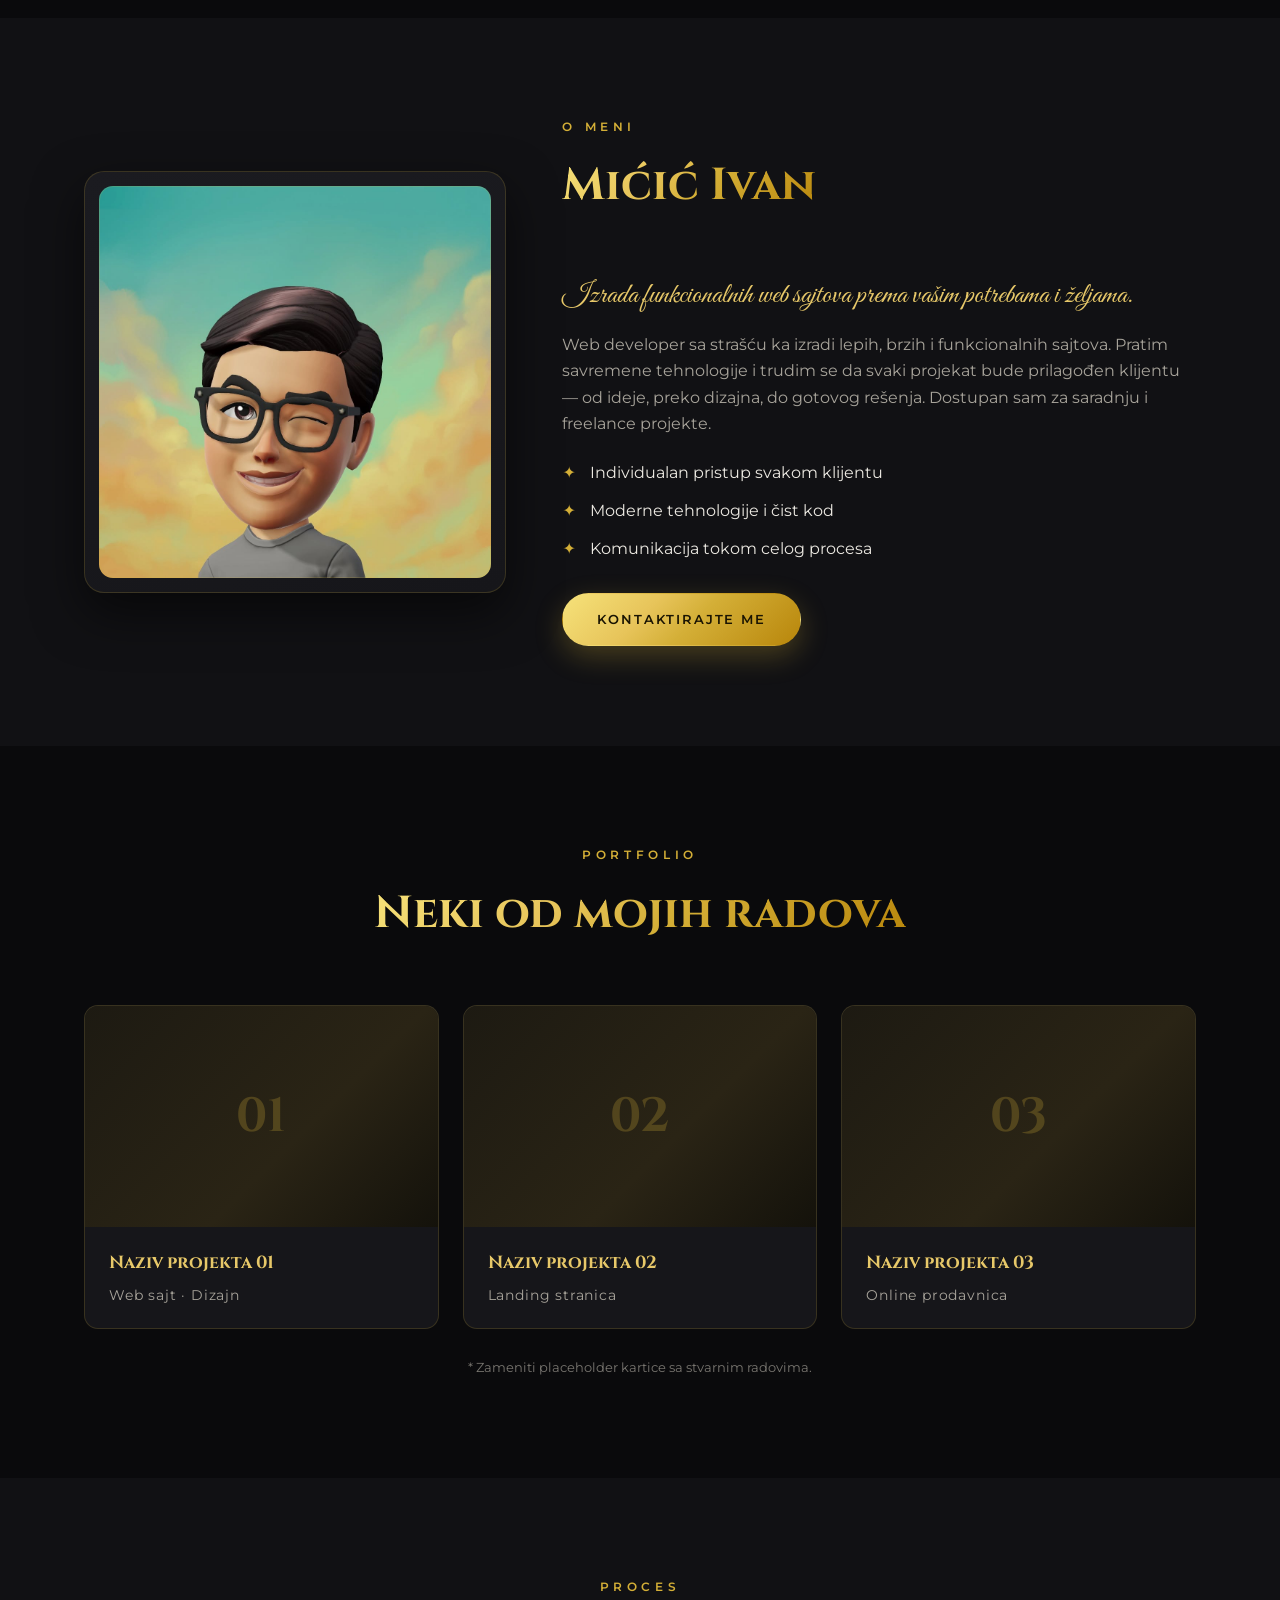
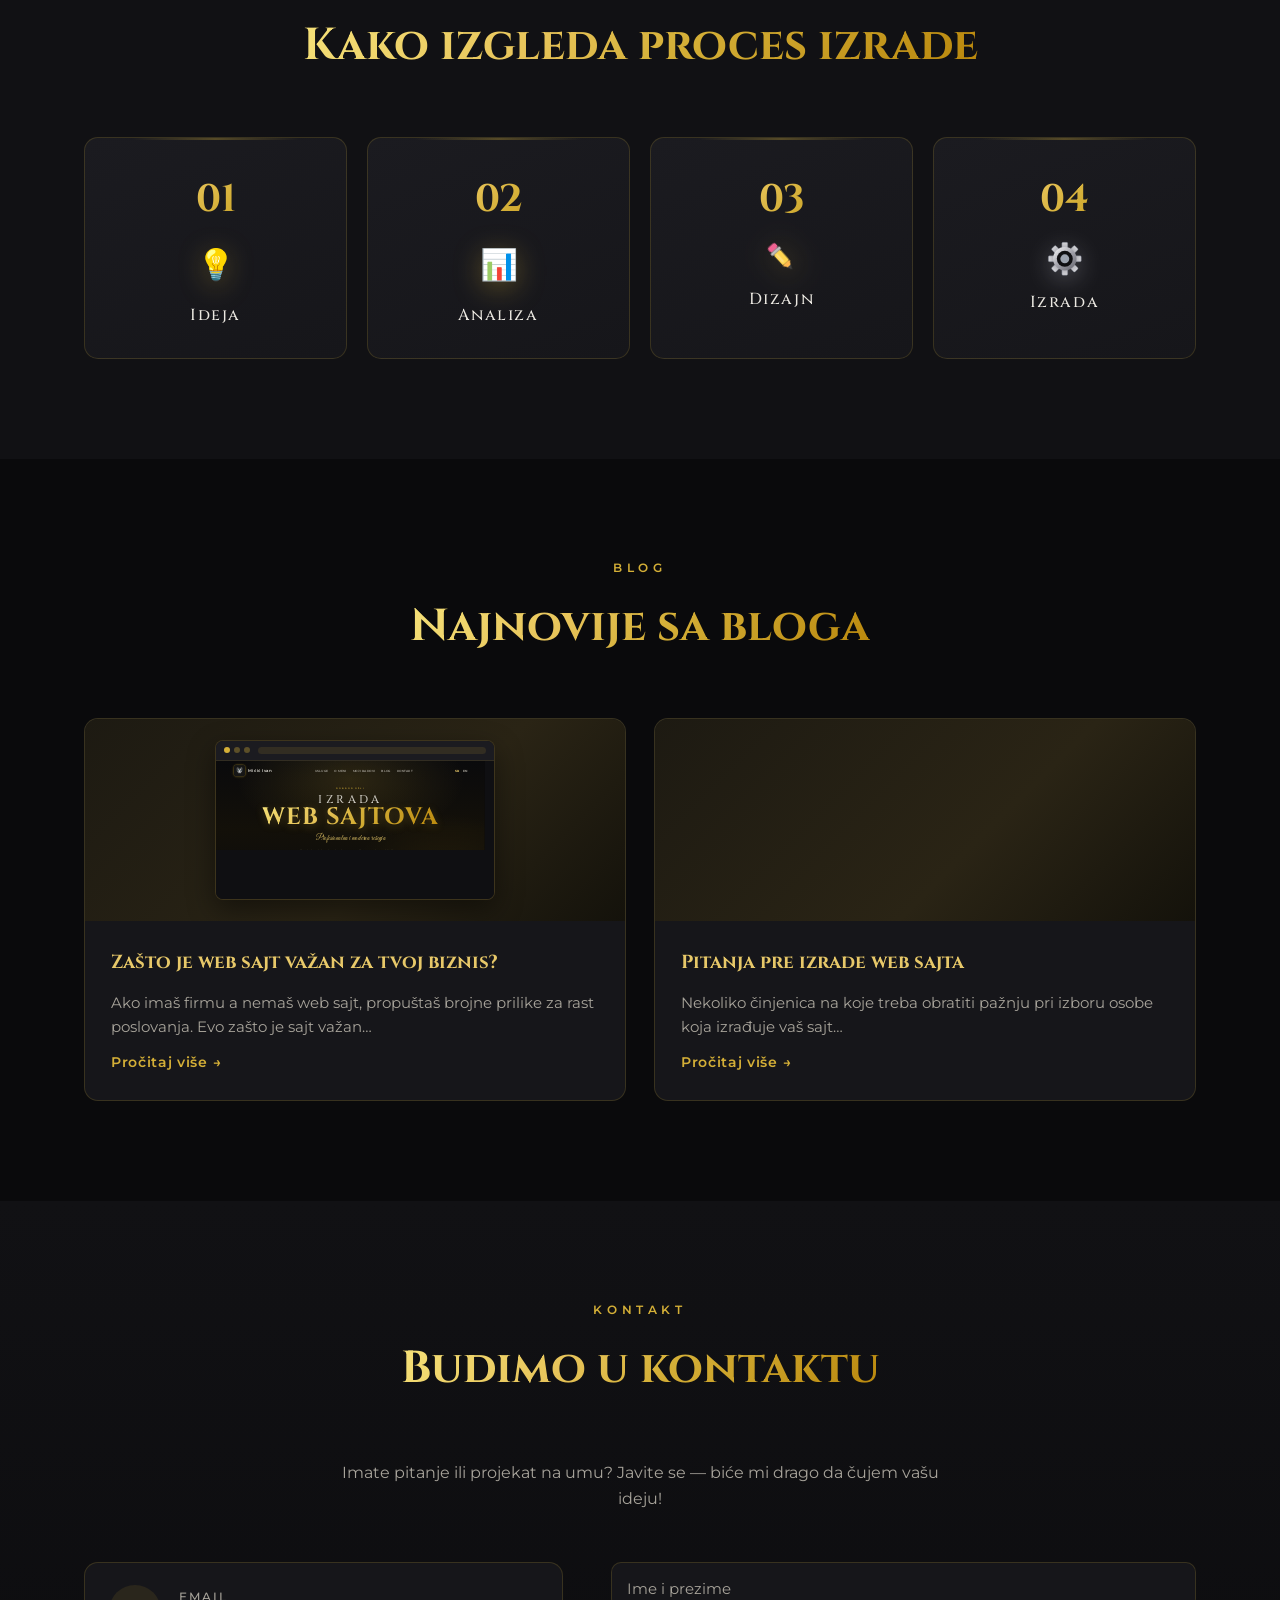
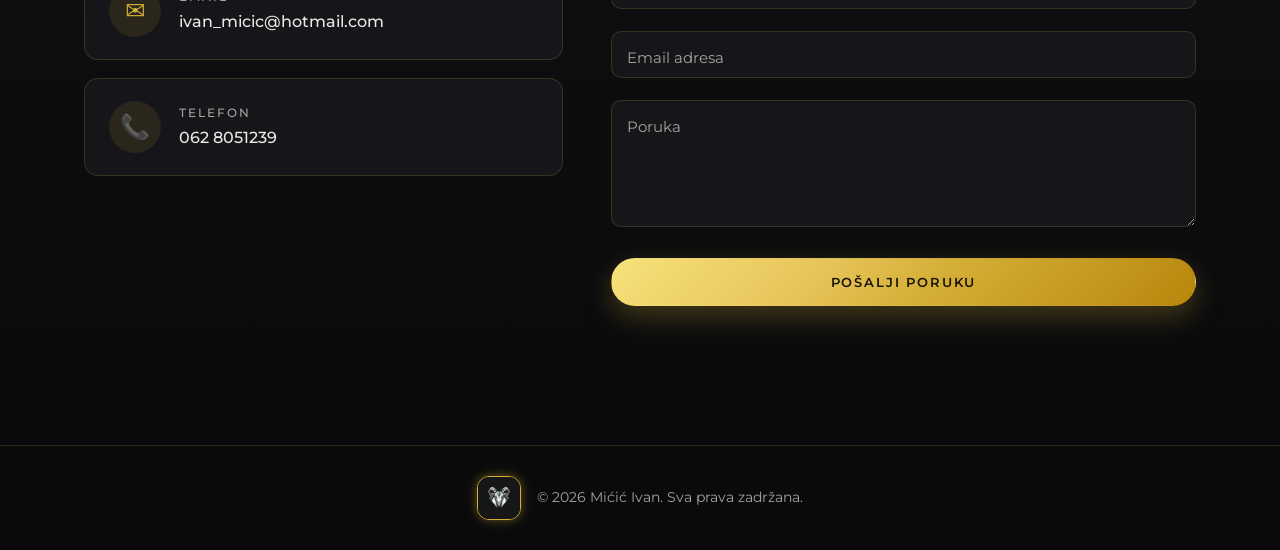
==== commit d141ef26: "Dodati blog sekciju, proces ikone i doterivanje UI-ja portfolija. Co-authored-by: Cursor <cursoragen" ====
--- a/index.html
+++ b/index.html
@@ -10,7 +10,9 @@
   <link rel="preconnect" href="https://fonts.gstatic.com" crossorigin />
   <link href="https://fonts.googleapis.com/css2?family=Cinzel:wght@400;500;600;700&family=Montserrat:wght@300;400;500;600;700&family=Great+Vibes&display=swap" rel="stylesheet" />
 
-  <link rel="stylesheet" href="css/styles.css?v=3" />
+  <link rel="stylesheet" href="css/styles.css?v=14" />
+
+  <script>if (location.search.includes("embed=1")) document.documentElement.classList.add("is-embed");</script>
 </head>
 <body>
 
@@ -123,7 +125,7 @@
       <div class="about__content">
         <p class="section__eyebrow" data-i18n="about.eyebrow">O MENI</p>
         <h2 class="section__title"><span class="gold-text" data-i18n="about.title">Mićić Ivan</span></h2>
-        <p class="about__lead" data-i18n="about.lead">Izrada funkcionalnih web sajtova „prema vašim potrebama i željama“.</p>
+        <p class="about__lead" data-i18n="about.lead">Izrada funkcionalnih web sajtova prema vašim potrebama i željama.</p>
         <p class="about__text" data-i18n="about.text">Web developer sa strašću ka izradi lepih, brzih i funkcionalnih sajtova. Pratim savremene tehnologije i trudim se da svaki projekat bude prilagođen klijentu — od ideje, preko dizajna, do gotovog rešenja. Dostupan sam za saradnju i freelance projekte.</p>
         <!-- TODO: Ivane, ovde dopuni biografiju (iskustvo, tehnologije, obrazovanje...) -->
         <ul class="about__list">
@@ -175,10 +177,10 @@
       <p class="section__eyebrow" data-i18n="process.eyebrow">PROCES</p>
       <h2 class="section__title"><span class="gold-text" data-i18n="process.title">Kako izgleda proces izrade</span></h2>
       <div class="steps">
-        <div class="step"><span class="step__num">01</span><h3 data-i18n="process.p1">Ideja</h3></div>
-        <div class="step"><span class="step__num">02</span><h3 data-i18n="process.p2">Analiza</h3></div>
-        <div class="step"><span class="step__num">03</span><h3 data-i18n="process.p3">Dizajn</h3></div>
-        <div class="step"><span class="step__num">04</span><h3 data-i18n="process.p4">Izrada</h3></div>
+        <div class="step"><span class="step__num">01</span><span class="step__icon" aria-hidden="true">&#128161;</span><h3 data-i18n="process.p1">Ideja</h3></div>
+        <div class="step"><span class="step__num">02</span><span class="step__icon" aria-hidden="true">&#128202;</span><h3 data-i18n="process.p2">Analiza</h3></div>
+        <div class="step"><span class="step__num">03</span><span class="step__icon step__icon--svg step__icon--pencil" aria-hidden="true"><svg viewBox="0 0 32 32" xmlns="http://www.w3.org/2000/svg"><rect x="11.5" y="1.5" width="9" height="5.5" rx="2" fill="#f06292"/><rect x="10.5" y="7" width="11" height="3" rx="1" fill="#bdbdbd"/><rect x="12" y="10" width="8" height="13" rx="1.5" fill="#ffd54f"/><polygon points="16,29.5 11.5,23 20.5,23" fill="#ffb74d"/><polygon points="16,31.5 14,27 18,27" fill="#424242"/><rect x="13.5" y="11" width="2" height="10" rx="1" fill="#fff" opacity="0.28"/></svg></span><h3 data-i18n="process.p3">Dizajn</h3></div>
+        <div class="step"><span class="step__num">04</span><span class="step__icon step__icon--svg step__icon--gear" aria-hidden="true"><svg viewBox="0 0 32 32" xmlns="http://www.w3.org/2000/svg"><defs><linearGradient id="gearMetal" x1="9" y1="8" x2="23" y2="24" gradientUnits="userSpaceOnUse"><stop stop-color="#e4e4e7"/><stop offset="0.5" stop-color="#a1a1aa"/><stop offset="1" stop-color="#71717a"/></linearGradient><linearGradient id="gearTeeth" x1="16" y1="2" x2="16" y2="12" gradientUnits="userSpaceOnUse"><stop stop-color="#d4d4d8"/><stop offset="1" stop-color="#8b8b95"/></linearGradient></defs><g fill="url(#gearTeeth)" stroke="#6b7280" stroke-width="0.35"><rect x="13.5" y="2" width="5" height="7.5" rx="1" transform="rotate(0 16 16)"/><rect x="13.5" y="2" width="5" height="7.5" rx="1" transform="rotate(45 16 16)"/><rect x="13.5" y="2" width="5" height="7.5" rx="1" transform="rotate(90 16 16)"/><rect x="13.5" y="2" width="5" height="7.5" rx="1" transform="rotate(135 16 16)"/><rect x="13.5" y="2" width="5" height="7.5" rx="1" transform="rotate(180 16 16)"/><rect x="13.5" y="2" width="5" height="7.5" rx="1" transform="rotate(225 16 16)"/><rect x="13.5" y="2" width="5" height="7.5" rx="1" transform="rotate(270 16 16)"/><rect x="13.5" y="2" width="5" height="7.5" rx="1" transform="rotate(315 16 16)"/></g><circle cx="16" cy="16" r="10" fill="url(#gearMetal)"/><circle cx="16" cy="16" r="6.8" fill="#0f0f12"/><circle cx="16" cy="16" r="3.8" fill="#9ca3af"/></svg></span><h3 data-i18n="process.p4">Izrada</h3></div>
       </div>
     </div>
   </section>
@@ -191,19 +193,31 @@
 
       <div class="posts">
         <article class="post">
-          <div class="post__thumb"></div>
+          <a href="blog/zasto-je-web-sajt-vazan.html" class="post__thumb post__thumb--site" aria-label="Zašto je web sajt važan za tvoj biznis?">
+            <span class="post__browser" aria-hidden="true">
+              <span class="post__browser-chrome">
+                <span class="post__browser-dots"><i></i><i></i><i></i></span>
+                <span class="post__browser-url"></span>
+              </span>
+              <span class="post__browser-viewport"></span>
+            </span>
+          </a>
           <div class="post__body">
-            <h3 class="post__title" data-i18n="blog.b1.title">Zašto je web sajt važan za tvoj biznis?</h3>
+            <h3 class="post__title"><a href="blog/zasto-je-web-sajt-vazan.html" data-i18n="blog.b1.title">Zašto je web sajt važan za tvoj biznis?</a></h3>
             <p class="post__text" data-i18n="blog.b1.text">Ako imaš firmu a nemaš web sajt, propuštaš brojne prilike za rast poslovanja. Evo zašto je sajt važan…</p>
-            <a href="#" class="post__link" data-i18n="blog.readMore">Pročitaj više &rarr;</a>
+            <a href="blog/zasto-je-web-sajt-vazan.html" class="post__link" data-i18n="blog.readMore">Pročitaj više &rarr;</a>
           </div>
         </article>
         <article class="post">
-          <div class="post__thumb"></div>
+          <a href="blog/pitanja-pre-izrade-web-sajta.html" class="post__thumb post__thumb--deal" aria-label="Pitanja pre izrade web sajta">
+            <video class="post__thumb-video" autoplay muted loop playsinline preload="metadata" aria-hidden="true">
+              <source src="assets/video/handshake.mp4" type="video/mp4" />
+            </video>
+          </a>
           <div class="post__body">
-            <h3 class="post__title" data-i18n="blog.b2.title">Pitanja pre izrade web sajta</h3>
+            <h3 class="post__title"><a href="blog/pitanja-pre-izrade-web-sajta.html" data-i18n="blog.b2.title">Pitanja pre izrade web sajta</a></h3>
             <p class="post__text" data-i18n="blog.b2.text">Nekoliko činjenica na koje treba obratiti pažnju pri izboru osobe koja izrađuje vaš sajt…</p>
-            <a href="#" class="post__link" data-i18n="blog.readMore">Pročitaj više &rarr;</a>
+            <a href="blog/pitanja-pre-izrade-web-sajta.html" class="post__link" data-i18n="blog.readMore">Pročitaj više &rarr;</a>
           </div>
         </article>
       </div>
@@ -267,7 +281,7 @@
     </div>
   </footer>
 
-  <script src="js/i18n.js"></script>
-  <script src="js/main.js"></script>
+  <script src="js/i18n.js?v=2"></script>
+  <script src="js/main.js?v=4"></script>
 </body>
 </html>
--- a/css/styles.css
+++ b/css/styles.css
@@ -94,7 +94,7 @@
 }
 .header__inner { display: flex; align-items: center; justify-content: space-between; gap: 24px; }
 
-.logo { display: flex; align-items: center; gap: 12px; }
+.logo { display: flex; align-items: center; gap: 14px; }
 .logo__mark {
   position: relative;
   width: 44px; height: 44px;
@@ -103,36 +103,39 @@
   background: #0a0a0c;
   border: 1px solid var(--gold);
   flex-shrink: 0;
-  border: 1px solid var(--gold);
-  box-shadow: 0 0 18px rgba(231, 200, 105, 0.75), 0 0 38px rgba(212, 175, 55, 0.45);
-  animation: logoGlow 1.6s ease-in-out infinite;
+  box-shadow: 0 0 8px rgba(212, 175, 55, 0.32), 0 0 18px rgba(212, 175, 55, 0.16);
+  animation: logoGlow 2.4s ease-in-out infinite;
+}
+.logo .logo__mark {
+  width: 56px; height: 56px;
+  border-radius: 15px;
 }
 .logo__img { width: 100%; height: 100%; object-fit: cover; display: block; }
 
 @keyframes logoGlow {
   0%, 100% {
     transform: scale(1);
-    border-color: rgba(212, 175, 55, 0.7);
-    box-shadow: 0 0 10px rgba(212, 175, 55, 0.45), 0 0 22px rgba(212, 175, 55, 0.26);
+    border-color: rgba(212, 175, 55, 0.55);
+    box-shadow: 0 0 5px rgba(212, 175, 55, 0.22), 0 0 12px rgba(212, 175, 55, 0.12);
   }
   50% {
-    transform: scale(1.08);
-    border-color: rgba(246, 226, 122, 0.95);
+    transform: scale(1.03);
+    border-color: rgba(231, 200, 105, 0.72);
     box-shadow:
-      0 0 18px rgba(246, 226, 122, 0.95),
-      0 0 40px rgba(231, 200, 105, 0.75),
-      0 0 66px rgba(212, 175, 55, 0.45);
+      0 0 10px rgba(231, 200, 105, 0.38),
+      0 0 22px rgba(212, 175, 55, 0.22);
   }
 }
 @media (prefers-reduced-motion: reduce) {
   .logo__mark { animation: none; }
 }
 .logo__text {
-  font-family: var(--font-display);
+  font-family: var(--font-body);
   font-weight: 600;
-  letter-spacing: 0.08em;
-  font-size: 0.98rem;
+  letter-spacing: 0.04em;
+  font-size: 1.25rem;
   color: var(--text);
+  text-transform: none;
 }
 
 .nav__list { display: flex; gap: 30px; }
@@ -207,7 +210,7 @@
 .hero__title { font-family: var(--font-display); line-height: 1; margin-bottom: 10px; }
 .hero__title-top {
   display: block;
-  font-size: clamp(1.6rem, 5vw, 3rem);
+  font-size: clamp(1.85rem, 5.5vw, 3.35rem);
   letter-spacing: 0.3em;
   color: var(--text);
   font-weight: 500;
@@ -220,7 +223,7 @@
   letter-spacing: 0.04em;
   text-shadow: 0 8px 40px rgba(212, 175, 55, 0.25);
 }
-.hero__tagline { font-size: clamp(1.8rem, 5vw, 3rem); color: var(--gold-soft); margin: 4px 0 18px; }
+.hero__tagline { font-size: clamp(1.35rem, 3.8vw, 2.2rem); color: var(--gold-soft); margin: 4px 0 18px; }
 .hero__sub { color: var(--text-muted); max-width: 540px; margin-bottom: 36px; font-size: 1.02rem; }
 .hero__cta { display: flex; gap: 16px; flex-wrap: wrap; justify-content: center; margin-bottom: 60px; }
 
@@ -245,9 +248,8 @@
   border: 1px solid var(--line);
   border-radius: var(--radius);
   padding: 38px 28px;
-  transition: transform 0.4s var(--ease), border-color 0.4s var(--ease), box-shadow 0.4s var(--ease);
-}
-.card:hover { transform: translateY(-8px); border-color: var(--gold); box-shadow: var(--shadow); }
+  cursor: default;
+}
 .card__icon { font-size: 2.4rem; margin-bottom: 18px; filter: drop-shadow(0 6px 14px rgba(212,175,55,0.35)); }
 .card__title { font-family: var(--font-display); font-size: 1.2rem; margin-bottom: 12px; color: var(--gold-soft); }
 .card__text { color: var(--text-muted); font-size: 0.94rem; }
@@ -287,21 +289,86 @@
 
 /* ---------- Proces ---------- */
 .steps { display: grid; grid-template-columns: repeat(auto-fit, minmax(180px, 1fr)); gap: 20px; }
-.step { text-align: center; padding: 30px 18px; border: 1px solid var(--line); border-radius: var(--radius); background: linear-gradient(160deg, var(--surface), var(--black-3)); transition: border-color 0.4s var(--ease); }
-.step:hover { border-color: var(--gold); }
+.step {
+  position: relative;
+  text-align: center;
+  padding: 30px 18px;
+  border: 1px solid var(--line);
+  border-radius: var(--radius);
+  background: linear-gradient(160deg, var(--surface), var(--black-3));
+  cursor: default;
+}
+.step::before {
+  content: "";
+  position: absolute;
+  top: 0; left: 18%; right: 18%;
+  height: 2px;
+  background: linear-gradient(90deg, transparent, rgba(212, 175, 55, 0.32), transparent);
+  border-radius: 2px;
+}
 .step__num { font-family: var(--font-display); font-size: 2.4rem; font-weight: 700; display: block; margin-bottom: 8px; background: var(--gold-grad); -webkit-background-clip: text; background-clip: text; -webkit-text-fill-color: transparent; }
+.step__icon { display: block; font-size: 1.9rem; margin-bottom: 12px; filter: drop-shadow(0 6px 14px rgba(212,175,55,0.35)); }
+.step__icon--svg { filter: none; }
+.step__icon--svg svg { display: block; margin: 0 auto; filter: drop-shadow(0 6px 14px rgba(212,175,55,0.35)); }
+.step__icon--pencil svg { width: 2.15rem; height: 2.15rem; transform: rotate(-42deg); }
+.step__icon--gear svg { width: 2.35rem; height: 2.35rem; filter: drop-shadow(0 6px 12px rgba(161, 161, 170, 0.4)); }
 .step h3 { font-family: var(--font-display); font-weight: 500; letter-spacing: 0.1em; font-size: 1rem; color: var(--text); }
 
 /* ---------- Blog ---------- */
 .posts { display: grid; grid-template-columns: repeat(auto-fit, minmax(300px, 1fr)); gap: 28px; }
 .post { display: flex; flex-direction: column; border: 1px solid var(--line); border-radius: var(--radius); overflow: hidden; background: var(--black-3); transition: transform 0.4s var(--ease), box-shadow 0.4s var(--ease); }
 .post:hover { transform: translateY(-6px); box-shadow: var(--shadow); }
-.post__thumb { aspect-ratio: 16 / 7; background: linear-gradient(135deg, #1d1a12, #2a2415 60%, #14120b); }
+.post__thumb { display: flex; align-items: center; justify-content: center; aspect-ratio: 16 / 6; background: linear-gradient(135deg, #1d1a12, #2a2415 60%, #14120b); transition: filter 0.4s var(--ease); overflow: hidden; padding: 14px 16px; }
+.post:hover .post__thumb { filter: brightness(1.08); }
+
+/* Blog thumb — skrolujući sajt */
+.post__browser { display: flex; flex-direction: column; width: min(88%, 280px); height: 92%; border-radius: 8px; overflow: hidden; border: 1px solid rgba(212,175,55,0.22); box-shadow: 0 10px 28px rgba(0,0,0,0.45); background: #121215; }
+.post__browser-chrome { display: flex; align-items: center; gap: 8px; padding: 6px 8px; background: #1b1b20; border-bottom: 1px solid rgba(212,175,55,0.12); flex-shrink: 0; }
+.post__browser-dots { display: flex; gap: 4px; }
+.post__browser-dots i { width: 6px; height: 6px; border-radius: 50%; background: rgba(212,175,55,0.35); display: block; }
+.post__browser-dots i:first-child { background: #d4af37; }
+.post__browser-url { flex: 1; height: 7px; border-radius: 4px; background: rgba(212,175,55,0.12); }
+.post__browser-viewport { flex: 1; overflow: hidden; position: relative; background: #0f0f12; }
+.post__browser-iframe {
+  position: absolute;
+  top: 0; left: 0;
+  width: 1280px;
+  height: 420px;
+  border: 0;
+  transform: scale(0.21);
+  transform-origin: 0 0;
+  pointer-events: none;
+}
+.post__thumb-video { width: 100%; height: 100%; object-fit: cover; object-position: center 35%; display: block; }
+.post__thumb--deal { padding: 0; }
+
+html.is-embed #blog { display: none !important; }
+html.is-embed .hero__scroll { display: none; }
+html.is-embed { scroll-behavior: auto; }
 .post__body { padding: 26px; display: flex; flex-direction: column; gap: 12px; }
 .post__title { font-family: var(--font-display); font-size: 1.18rem; color: var(--gold-soft); }
 .post__text { color: var(--text-muted); font-size: 0.92rem; }
+.post__title a { color: inherit; transition: color 0.3s var(--ease); }
+.post__title a:hover { color: var(--gold); }
 .post__link { color: var(--gold); font-weight: 600; font-size: 0.85rem; letter-spacing: 0.05em; margin-top: auto; transition: gap 0.3s var(--ease); }
 .post__link:hover { color: var(--gold-soft); }
+
+/* ---------- Blog članak ---------- */
+.article-page { padding: 120px 0 80px; }
+.article { max-width: 760px; margin: 0 auto; }
+.article__back { display: inline-block; color: var(--gold); font-size: 0.85rem; font-weight: 600; letter-spacing: 0.06em; margin-bottom: 32px; transition: color 0.3s var(--ease); }
+.article__back:hover { color: var(--gold-soft); }
+.article__eyebrow { letter-spacing: 0.4em; font-size: 0.72rem; color: var(--gold); font-weight: 600; margin-bottom: 14px; }
+.article__title { font-family: var(--font-display); font-size: clamp(1.8rem, 4.5vw, 2.6rem); font-weight: 700; color: var(--gold-soft); line-height: 1.2; margin-bottom: 16px; }
+.article__lead { font-size: 1.12rem; color: var(--text-muted); line-height: 1.7; margin-bottom: 40px; padding-bottom: 32px; border-bottom: 1px solid var(--line); }
+.article__content { color: var(--text); line-height: 1.75; }
+.article__content h2 { font-family: var(--font-display); font-size: 1.35rem; font-weight: 600; color: var(--gold-soft); margin: 36px 0 14px; }
+.article__content p { margin-bottom: 18px; color: var(--text-muted); }
+.article__list { margin: 0 0 20px 0; padding-left: 0; list-style: none; }
+.article__list li { position: relative; padding-left: 22px; margin-bottom: 10px; color: var(--text-muted); }
+.article__list li::before { content: "\2726"; position: absolute; left: 0; color: var(--gold); font-size: 0.75rem; top: 4px; }
+.article__cta { margin-top: 48px; padding: 36px 28px; text-align: center; border: 1px solid var(--line); border-radius: var(--radius); background: linear-gradient(160deg, var(--surface), var(--black-3)); }
+.article__cta p { font-family: var(--font-display); font-size: 1.15rem; color: var(--text); margin-bottom: 20px; }
 
 /* ---------- Kontakt ---------- */
 .section--contact { background: linear-gradient(180deg, var(--black-2), var(--black)); }
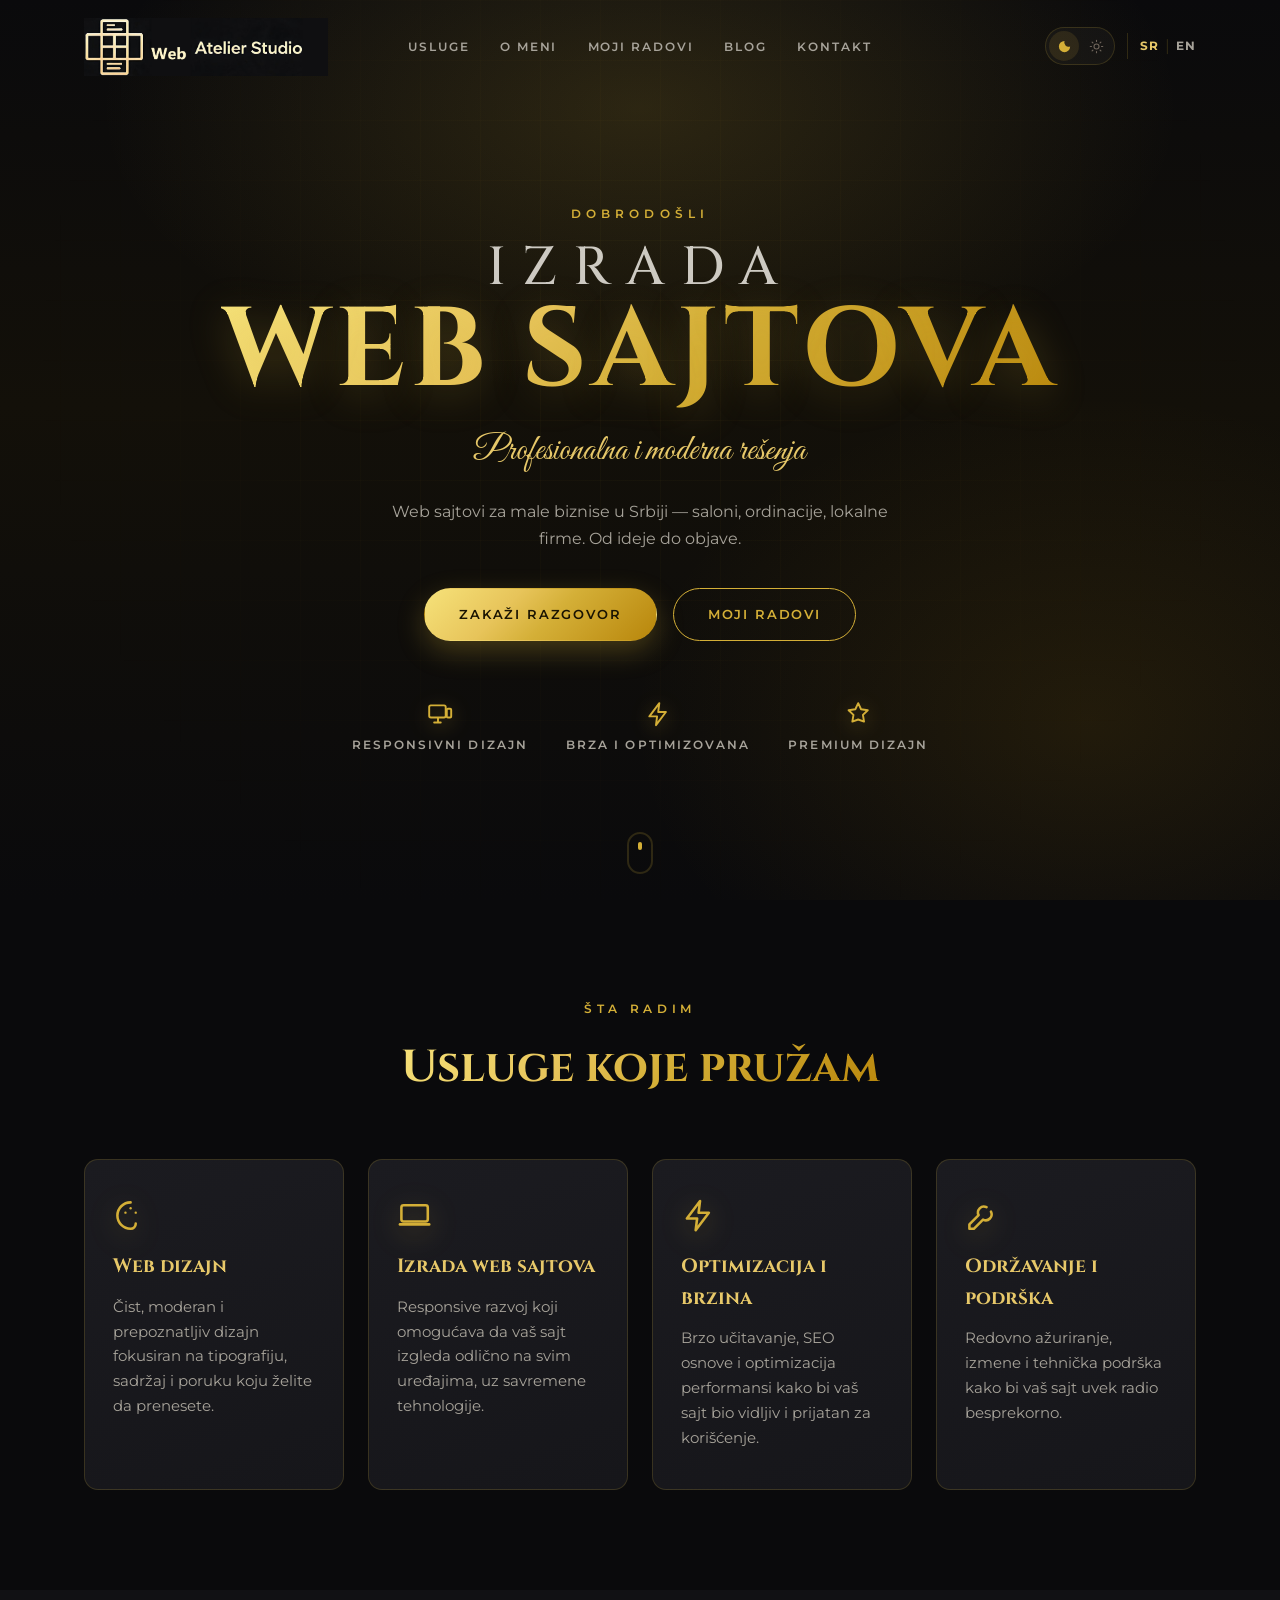
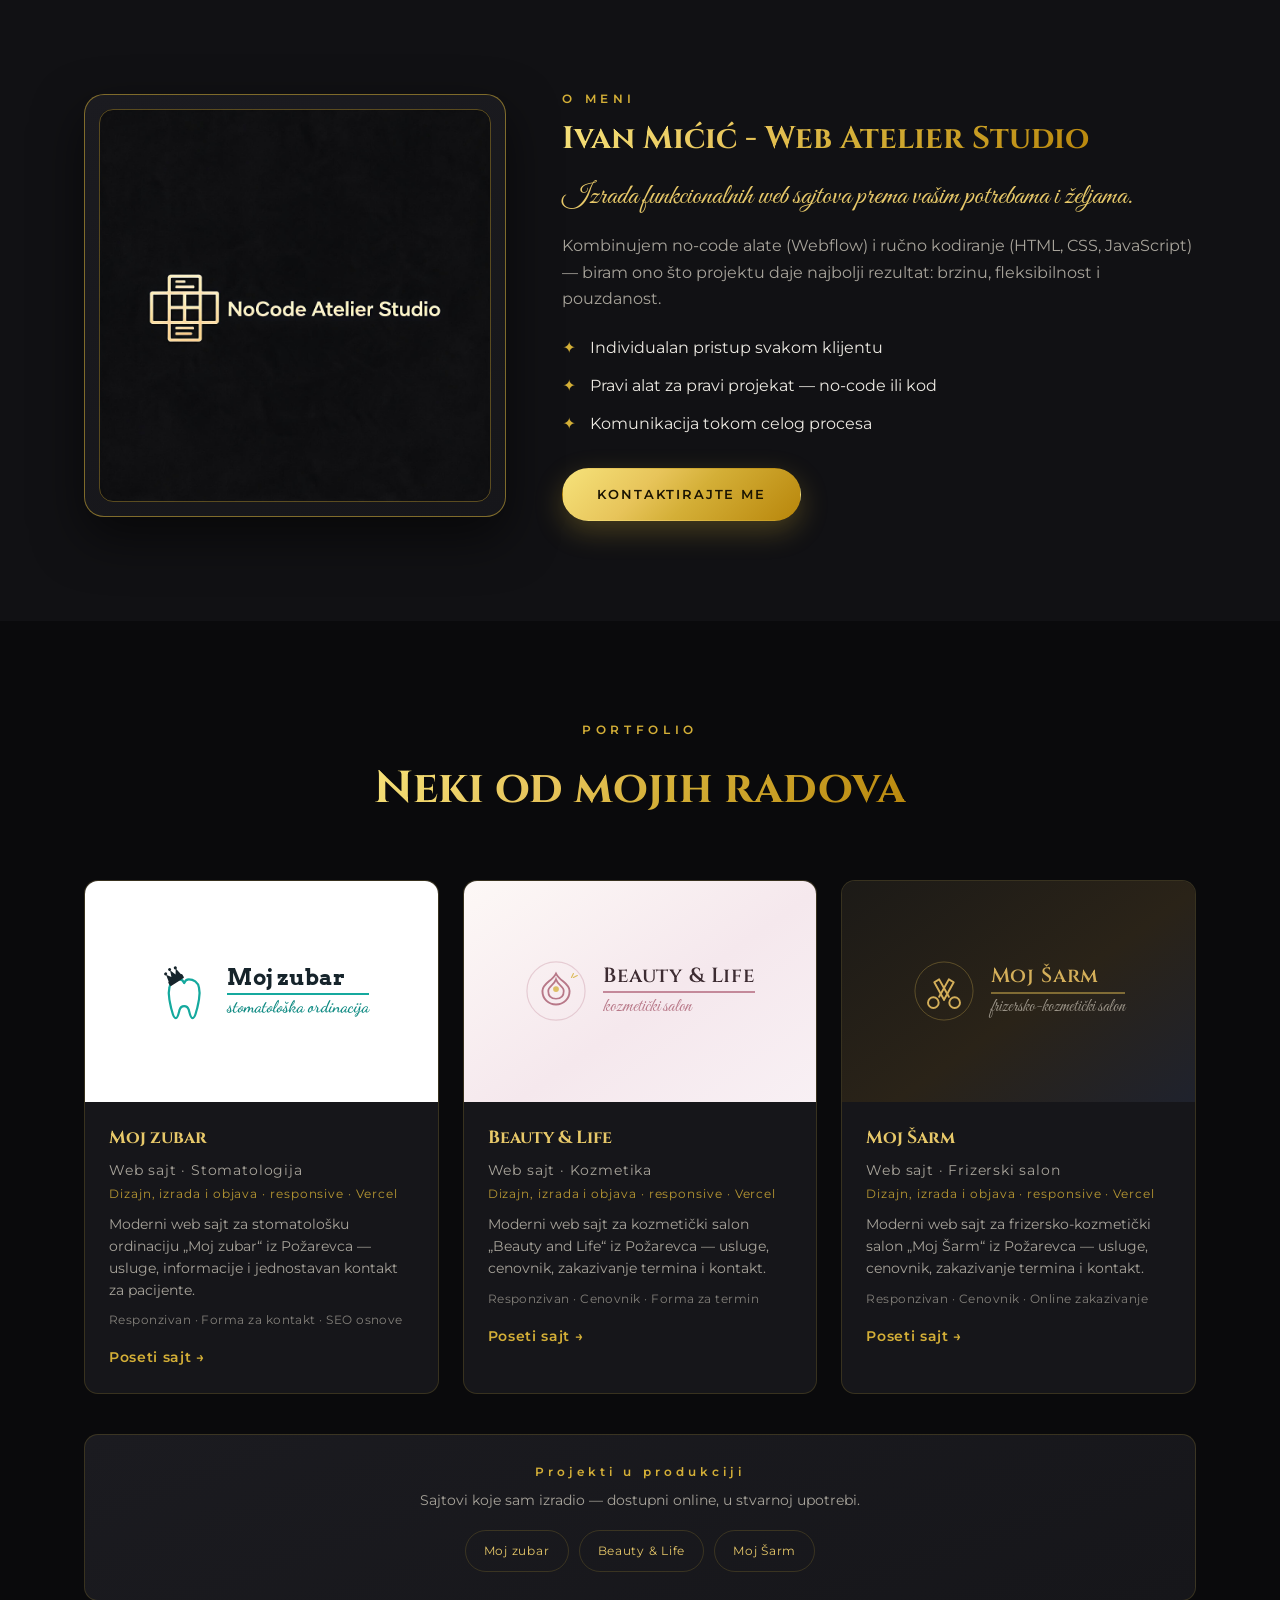
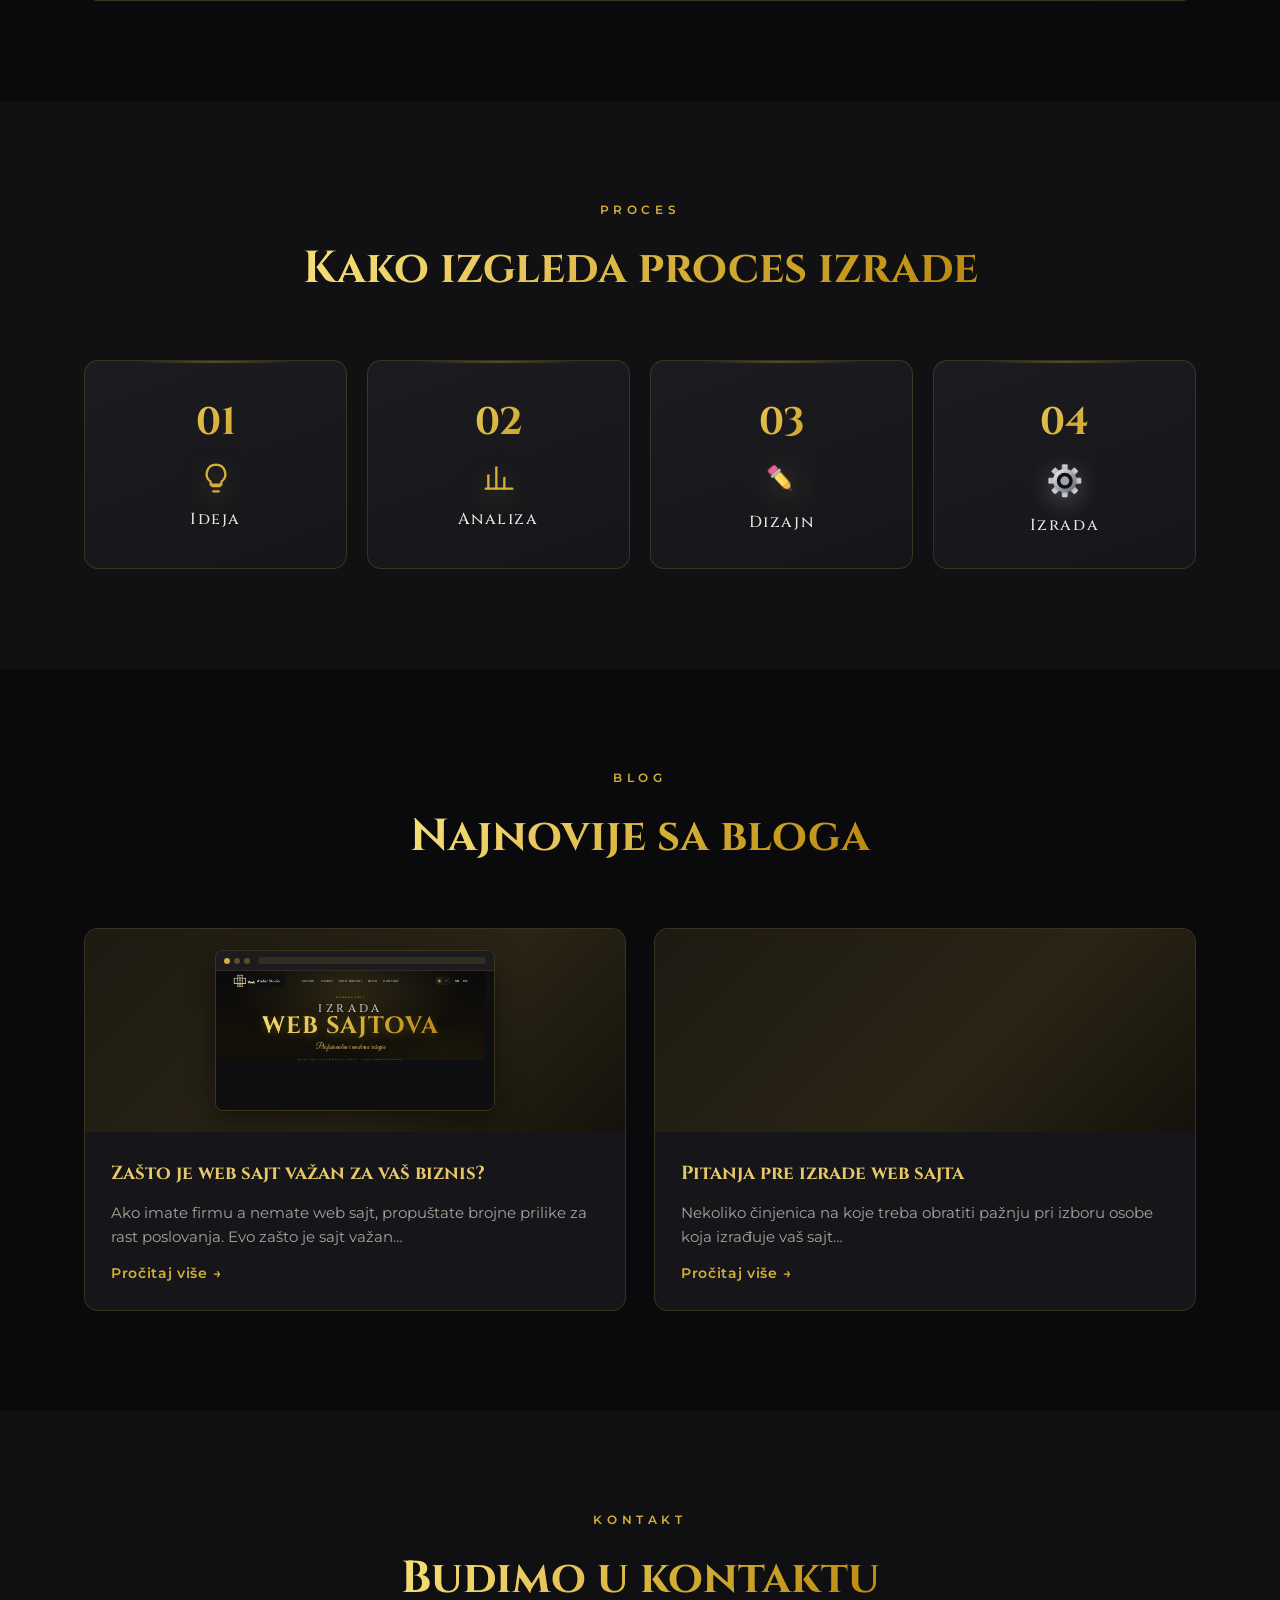
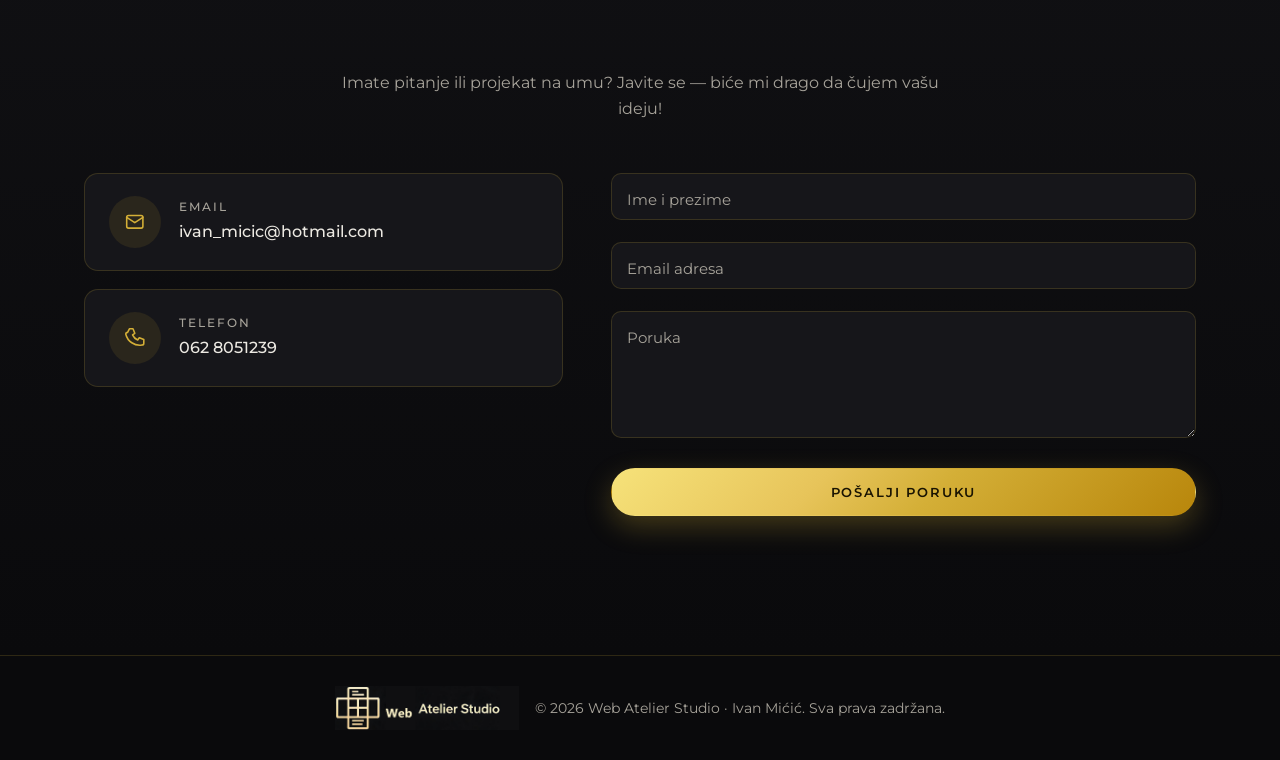
==== commit 42136766: "Rebrendovati sajt na Web Atelier Studio sa novim logotipima, temom i i18n. Co-authored-by: Cursor <c" ====
--- a/index.html
+++ b/index.html
@@ -3,27 +3,39 @@
 <head>
   <meta charset="UTF-8" />
   <meta name="viewport" content="width=device-width, initial-scale=1.0" />
-  <title>Mićić Ivan | Izrada web sajtova</title>
-  <meta name="description" content="Mićić Ivan — izrada funkcionalnih web sajtova prema vašim potrebama i željama. Profesionalna i moderna rešenja." />
+  <title>Web Atelier Studio | Ivan Mićić — izrada web sajtova</title>
+  <meta name="description" content="Web Atelier Studio — Ivan Mićić. Izrada web sajtova za male biznise u Srbiji: saloni, ordinacije, lokalne firme. Profesionalna i moderna rešenja." />
 
   <link rel="preconnect" href="https://fonts.googleapis.com" />
   <link rel="preconnect" href="https://fonts.gstatic.com" crossorigin />
   <link href="https://fonts.googleapis.com/css2?family=Cinzel:wght@400;500;600;700&family=Montserrat:wght@300;400;500;600;700&family=Great+Vibes&display=swap" rel="stylesheet" />
-
-  <link rel="stylesheet" href="css/styles.css?v=14" />
-
-  <script>if (location.search.includes("embed=1")) document.documentElement.classList.add("is-embed");</script>
+  <link rel="stylesheet" href="https://fonts.googleapis.com/css2?family=Arvo:wght@700&family=Dancing+Script:wght@600&display=swap" media="print" onload="this.media='all'" />
+  <noscript><link href="https://fonts.googleapis.com/css2?family=Arvo:wght@700&family=Dancing+Script:wght@600&display=swap" rel="stylesheet" /></noscript>
+
+  <link rel="stylesheet" href="css/styles.css?v=36" />
+
+  <script>
+    (function () {
+      if (location.search.includes("embed=1")) {
+        document.documentElement.classList.add("is-embed");
+        return;
+      }
+      if (localStorage.getItem("portfolio-theme") === "light") {
+        document.documentElement.setAttribute("data-theme", "light");
+      }
+    })();
+  </script>
 </head>
 <body>
 
   <!-- ===== HEADER / NAV ===== -->
   <header class="header" id="header">
     <div class="container header__inner">
-      <a href="#hero" class="logo" aria-label="Mićić Ivan">
-        <span class="logo__mark" aria-hidden="true">
-          <img src="assets/img/logo-1.jpg" alt="" class="logo__img" />
+      <a href="#hero" class="logo" aria-label="Web Atelier Studio">
+        <span class="logo__mark logo__mark--brand" aria-hidden="true">
+          <img src="assets/img/web-atelier-studio.png?v=3" alt="Web Atelier Studio" class="logo__img logo__img--dark" width="360" height="58" fetchpriority="high" decoding="async" />
+          <img src="assets/img/web-atelier-studio-light.png?v=2" alt="" class="logo__img logo__img--light" width="360" height="58" decoding="async" />
         </span>
-        <span class="logo__text">Mićić&nbsp;Ivan</span>
       </a>
 
       <nav class="nav" id="nav">
@@ -37,6 +49,14 @@
       </nav>
 
       <div class="header__actions">
+        <div class="theme-switch" role="group" data-i18n-aria="a11y.theme">
+          <button type="button" class="theme-switch__btn is-active" data-theme="dark" data-i18n-aria="a11y.themeDark" aria-label="Tamna tema">
+            <svg class="theme-switch__icon" viewBox="0 0 24 24" aria-hidden="true"><path d="M12 3a9 9 0 1 0 9 9 7 7 0 0 1-9-9z"/></svg>
+          </button>
+          <button type="button" class="theme-switch__btn" data-theme="light" data-i18n-aria="a11y.themeLight" aria-label="Svetla tema">
+            <svg class="theme-switch__icon" viewBox="0 0 24 24" aria-hidden="true"><circle cx="12" cy="12" r="4"/><path d="M12 2v2M12 20v2M4.93 4.93l1.41 1.41M17.66 17.66l1.41 1.41M2 12h2M20 12h2M4.93 19.07l1.41-1.41M17.66 6.34l1.41-1.41"/></svg>
+          </button>
+        </div>
         <div class="lang-switch" role="group" aria-label="Language">
           <button class="lang-switch__btn is-active" data-lang="sr">SR</button>
           <span class="lang-switch__sep">|</span>
@@ -59,28 +79,28 @@
         <span class="hero__title-main gold-text" data-i18n="hero.titleMain">WEB SAJTOVA</span>
       </h1>
       <p class="hero__tagline script-text" data-i18n="hero.tagline">Profesionalna i moderna rešenja</p>
-      <p class="hero__sub" data-i18n="hero.sub">Funkcionalni web sajtovi prema vašim potrebama i željama.</p>
+      <p class="hero__sub" data-i18n="hero.sub">Web sajtovi za male biznise u Srbiji — saloni, ordinacije, lokalne firme. Od ideje do objave.</p>
       <div class="hero__cta">
-        <a href="#kontakt" class="btn btn--gold" data-i18n="hero.ctaPrimary">POZOVITE ODMAH</a>
+        <a href="#kontakt" class="btn btn--gold" data-i18n="hero.ctaPrimary">ZAKAŽI RAZGOVOR</a>
         <a href="#radovi" class="btn btn--ghost" data-i18n="hero.ctaSecondary">MOJI RADOVI</a>
       </div>
 
       <ul class="hero__badges">
         <li class="hero-badge">
-          <span class="hero-badge__icon">&#128241;</span>
+          <span class="hero-badge__icon" aria-hidden="true"><svg class="line-icon" viewBox="0 0 24 24"><rect x="2" y="4" width="15" height="11" rx="1.5"/><path d="M6.5 19.5h6M10 15.5v4"/><rect x="18" y="7" width="4" height="8" rx="1"/></svg></span>
           <span data-i18n="hero.badge1">RESPONSIVNI DIZAJN</span>
         </li>
         <li class="hero-badge">
-          <span class="hero-badge__icon">&#128640;</span>
+          <span class="hero-badge__icon" aria-hidden="true"><svg class="line-icon" viewBox="0 0 24 24"><path d="M13 2 4 14h7l-1 8 9-12h-7l1-8z"/></svg></span>
           <span data-i18n="hero.badge2">BRZA I OPTIMIZOVANA</span>
         </li>
         <li class="hero-badge">
-          <span class="hero-badge__icon">&#128081;</span>
+          <span class="hero-badge__icon" aria-hidden="true"><svg class="line-icon" viewBox="0 0 24 24"><path d="M12 2l2.6 5.5 6.1.9-4.4 4.2 1 6.1L12 16.8 6.7 18.7l1-6.1L3.3 8.4l6.1-.9L12 2z"/></svg></span>
           <span data-i18n="hero.badge3">PREMIUM DIZAJN</span>
         </li>
       </ul>
     </div>
-    <a href="#usluge" class="hero__scroll" aria-label="Skroluj dole"><span></span></a>
+    <a href="#usluge" class="hero__scroll" data-i18n-aria="a11y.scrollDown" aria-label="Skroluj dole"><span></span></a>
   </section>
 
   <!-- ===== USLUGE ===== -->
@@ -91,22 +111,22 @@
 
       <div class="cards">
         <article class="card">
-          <div class="card__icon">&#127912;</div>
+          <div class="card__icon" aria-hidden="true"><svg class="line-icon" viewBox="0 0 24 24"><path d="M12 3a9 9 0 1 0 0 18 3.5 3.5 0 0 0 3.5-3.5"/><circle cx="8.5" cy="10" r=".8" fill="var(--gold)" stroke="none"/><circle cx="12" cy="7" r=".8" fill="var(--gold)" stroke="none"/><circle cx="15.5" cy="10" r=".8" fill="var(--gold)" stroke="none"/></svg></div>
           <h3 class="card__title" data-i18n="services.s1.title">Web dizajn</h3>
           <p class="card__text" data-i18n="services.s1.text">Čist, moderan i prepoznatljiv dizajn fokusiran na tipografiju, sadržaj i poruku koju želite da prenesete.</p>
         </article>
         <article class="card">
-          <div class="card__icon">&#128187;</div>
+          <div class="card__icon" aria-hidden="true"><svg class="line-icon" viewBox="0 0 24 24"><rect x="3" y="5" width="18" height="11" rx="1.5"/><path d="M2 18h20"/></svg></div>
           <h3 class="card__title" data-i18n="services.s2.title">Izrada web sajtova</h3>
           <p class="card__text" data-i18n="services.s2.text">Responsive razvoj koji omogućava da vaš sajt izgleda odlično na svim uređajima, uz savremene tehnologije.</p>
         </article>
         <article class="card">
-          <div class="card__icon">&#9889;</div>
+          <div class="card__icon" aria-hidden="true"><svg class="line-icon" viewBox="0 0 24 24"><path d="M13 2 4 14h7l-1 8 9-12h-7l1-8z"/></svg></div>
           <h3 class="card__title" data-i18n="services.s3.title">Optimizacija i brzina</h3>
           <p class="card__text" data-i18n="services.s3.text">Brzo učitavanje, SEO osnove i optimizacija performansi kako bi vaš sajt bio vidljiv i prijatan za korišćenje.</p>
         </article>
         <article class="card">
-          <div class="card__icon">&#128241;</div>
+          <div class="card__icon" aria-hidden="true"><svg class="line-icon" viewBox="0 0 24 24"><path d="M14.7 6.3a4 4 0 0 0-5.4 5.4L3 18v3h3l6.3-6.3a4 4 0 0 0 5.4-5.4"/></svg></div>
           <h3 class="card__title" data-i18n="services.s4.title">Održavanje i podrška</h3>
           <p class="card__text" data-i18n="services.s4.text">Redovno ažuriranje, izmene i tehnička podrška kako bi vaš sajt uvek radio besprekorno.</p>
         </article>
@@ -119,18 +139,17 @@
     <div class="container about">
       <div class="about__media">
         <div class="about__photo">
-          <img src="assets/img/avatar.png" alt="Mićić Ivan — avatar" class="about__avatar" />
+          <img src="assets/img/web-atelier-studio-square.png" alt="Web Atelier Studio" class="about__avatar" loading="lazy" decoding="async" />
         </div>
       </div>
       <div class="about__content">
         <p class="section__eyebrow" data-i18n="about.eyebrow">O MENI</p>
-        <h2 class="section__title"><span class="gold-text" data-i18n="about.title">Mićić Ivan</span></h2>
+        <h2 class="section__title"><span class="gold-text" data-i18n="about.title">Ivan Mićić - Web Atelier Studio</span></h2>
         <p class="about__lead" data-i18n="about.lead">Izrada funkcionalnih web sajtova prema vašim potrebama i željama.</p>
-        <p class="about__text" data-i18n="about.text">Web developer sa strašću ka izradi lepih, brzih i funkcionalnih sajtova. Pratim savremene tehnologije i trudim se da svaki projekat bude prilagođen klijentu — od ideje, preko dizajna, do gotovog rešenja. Dostupan sam za saradnju i freelance projekte.</p>
-        <!-- TODO: Ivane, ovde dopuni biografiju (iskustvo, tehnologije, obrazovanje...) -->
+        <p class="about__text" data-i18n="about.text">Kombinujem no-code alate (Webflow) i ručno kodiranje (HTML, CSS, JavaScript) — biram ono što projektu daje najbolji rezultat: brzinu, fleksibilnost i pouzdanost.</p>
         <ul class="about__list">
           <li data-i18n="about.point1">Individualan pristup svakom klijentu</li>
-          <li data-i18n="about.point2">Moderne tehnologije i čist kod</li>
+          <li data-i18n="about.point2">Pravi alat za pravi projekat — no-code ili kod</li>
           <li data-i18n="about.point3">Komunikacija tokom celog procesa</li>
         </ul>
         <a href="#kontakt" class="btn btn--gold" data-i18n="about.cta">KONTAKTIRAJTE ME</a>
@@ -145,29 +164,95 @@
       <h2 class="section__title"><span class="gold-text" data-i18n="works.title">Neki od mojih radova</span></h2>
 
       <div class="works">
-        <article class="work">
-          <div class="work__thumb" data-label="01"></div>
+        <a href="https://moj-zubar-pozarevac.vercel.app/" class="work" target="_blank" rel="noopener noreferrer">
+          <div class="work__thumb work__thumb--moj-zubar">
+            <span class="work__brand work__brand--moj-zubar" aria-hidden="true">
+              <svg class="work__brand-icon" viewBox="0 0 64 64" aria-hidden="true">
+                <path fill="none" stroke="#15a99e" stroke-width="2.4" stroke-linejoin="round" stroke-linecap="round" transform="translate(14,14) scale(1.02)" d="M20 9 C19 6.5 17 5 15 5 C10 5 5 8 4 14 C3 18 3 22 4 27 C5 32 5.5 36 7 40 C8 44 9 47 11 47 C13 47 14 42 15 38 C16 35 18 34 20 34 C22 34 24 35 25 38 C26 42 27 47 29 47 C31 47 32 44 33 40 C34.5 36 35 32 36 27 C37 22 37 18 36 14 C35 8 30 5 25 5 C23 5 21 6.5 20 9 Z"/>
+                <g transform="translate(25,19) rotate(-32) scale(0.9) translate(-11,-16)" fill="#16242b">
+                  <rect x="1" y="14" width="20" height="6" rx="1.5"/>
+                  <path d="M2 15 L4 5 L8 11 L11 3 L14 11 L18 5 L20 15 Z"/>
+                  <circle cx="4" cy="4" r="1.9"/>
+                  <circle cx="11" cy="2" r="1.9"/>
+                  <circle cx="18" cy="4" r="1.9"/>
+                </g>
+              </svg>
+              <span class="work__brand-text">
+                <span class="work__brand-word work__brand-word--moj-zubar">Moj zubar</span>
+                <span class="work__brand-sub work__brand-sub--moj-zubar" data-i18n="works.w1.brandSub">stomatološka ordinacija</span>
+              </span>
+            </span>
+          </div>
           <div class="work__body">
-            <h3 class="work__title" data-i18n="works.w1.title">Naziv projekta 01</h3>
-            <p class="work__tag" data-i18n="works.w1.tag">Web sajt &middot; Dizajn</p>
-          </div>
-        </article>
-        <article class="work">
-          <div class="work__thumb" data-label="02"></div>
+            <h3 class="work__title" data-i18n="works.w1.title">Moj zubar</h3>
+            <p class="work__tag" data-i18n="works.w1.tag">Web sajt &middot; Stomatologija</p>
+            <p class="work__role" data-i18n="works.w1.role">Dizajn, izrada i objava &middot; responsive &middot; Vercel</p>
+            <p class="work__text" data-i18n="works.w1.text">Moderni web sajt za stomatološku ordinaciju „Moj zubar" iz Požarevca — usluge, informacije i jednostavan kontakt za pacijente.</p>
+            <p class="work__meta" data-i18n="works.w1.meta">Responzivan &middot; Forma za kontakt &middot; SEO osnove</p>
+            <span class="work__visit" data-i18n="works.w1.link">Poseti sajt &rarr;</span>
+          </div>
+        </a>
+        <a href="https://beauty-and-life.vercel.app/" class="work" target="_blank" rel="noopener noreferrer">
+          <div class="work__thumb work__thumb--beauty">
+            <span class="work__brand work__brand--beauty" aria-hidden="true">
+              <svg class="work__brand-icon work__brand-icon--beauty" viewBox="0 0 64 64" aria-hidden="true">
+                <circle cx="32" cy="32" r="30" fill="none" stroke="#c4899a" stroke-width="1.2" opacity="0.35"/>
+                <path fill="none" stroke="#b87888" stroke-width="2" stroke-linecap="round" d="M32 14 C28 22 18 24 18 32 C18 40 24 46 32 46 C40 46 46 40 46 32 C46 24 36 22 32 14 Z"/>
+                <path fill="none" stroke="#b87888" stroke-width="1.8" stroke-linecap="round" d="M32 20 C30 26 24 27 24 32 C24 37 27 40 32 40 C37 40 40 37 40 32 C40 27 34 26 32 20 Z"/>
+                <circle cx="32" cy="30" r="3" fill="#d4af37" opacity="0.75"/>
+                <path fill="none" stroke="#d4af37" stroke-width="1.2" stroke-linecap="round" opacity="0.8" d="M48 18 L50 14 M50 18 L54 16"/>
+              </svg>
+              <span class="work__brand-text">
+                <span class="work__brand-word work__brand-word--beauty">Beauty &amp; Life</span>
+                <span class="work__brand-sub work__brand-sub--beauty" data-i18n="works.w2.brandSub">kozmetički salon</span>
+              </span>
+            </span>
+          </div>
           <div class="work__body">
-            <h3 class="work__title" data-i18n="works.w2.title">Naziv projekta 02</h3>
-            <p class="work__tag" data-i18n="works.w2.tag">Landing stranica</p>
-          </div>
-        </article>
-        <article class="work">
-          <div class="work__thumb" data-label="03"></div>
+            <h3 class="work__title" data-i18n="works.w2.title">Beauty &amp; Life</h3>
+            <p class="work__tag" data-i18n="works.w2.tag">Web sajt &middot; Kozmetika</p>
+            <p class="work__role" data-i18n="works.w2.role">Dizajn, izrada i objava &middot; responsive &middot; Vercel</p>
+            <p class="work__text" data-i18n="works.w2.text">Moderni web sajt za kozmetički salon „Beauty and Life" iz Požarevca — usluge, cenovnik, zakazivanje termina i kontakt.</p>
+            <p class="work__meta" data-i18n="works.w2.meta">Responzivan &middot; Cenovnik &middot; Forma za termin</p>
+            <span class="work__visit" data-i18n="works.w2.link">Poseti sajt &rarr;</span>
+          </div>
+        </a>
+        <a href="https://moj-sarm.vercel.app/" class="work" target="_blank" rel="noopener noreferrer">
+          <div class="work__thumb work__thumb--sarm">
+            <span class="work__brand work__brand--sarm" aria-hidden="true">
+              <svg class="work__brand-icon work__brand-icon--sarm" viewBox="0 0 64 64" aria-hidden="true">
+                <circle cx="32" cy="32" r="30" fill="none" stroke="#c9a84c" stroke-width="1" opacity="0.35"/>
+                <circle cx="21" cy="44" r="5.5" fill="none" stroke="#d4af5a" stroke-width="2"/>
+                <circle cx="43" cy="44" r="5.5" fill="none" stroke="#d4af5a" stroke-width="2"/>
+                <path fill="none" stroke="#d4af5a" stroke-width="2" stroke-linecap="round" stroke-linejoin="round" d="M27 38 L37 20 L42 23 L32 41"/>
+                <path fill="none" stroke="#d4af5a" stroke-width="2" stroke-linecap="round" stroke-linejoin="round" d="M37 38 L27 20 L22 23 L32 41"/>
+              </svg>
+              <span class="work__brand-text">
+                <span class="work__brand-word work__brand-word--sarm">Moj &Scaron;arm</span>
+                <span class="work__brand-sub work__brand-sub--sarm" data-i18n="works.w3.brandSub">frizersko-kozmetički salon</span>
+              </span>
+            </span>
+          </div>
           <div class="work__body">
-            <h3 class="work__title" data-i18n="works.w3.title">Naziv projekta 03</h3>
-            <p class="work__tag" data-i18n="works.w3.tag">Online prodavnica</p>
-          </div>
-        </article>
-      </div>
-      <p class="works__note" data-i18n="works.note">* Zameniti placeholder karticama sa stvarnim radovima.</p>
+            <h3 class="work__title" data-i18n="works.w3.title">Moj &Scaron;arm</h3>
+            <p class="work__tag" data-i18n="works.w3.tag">Web sajt &middot; Frizerski salon</p>
+            <p class="work__role" data-i18n="works.w3.role">Dizajn, izrada i objava &middot; responsive &middot; Vercel</p>
+            <p class="work__text" data-i18n="works.w3.text">Moderni web sajt za frizersko-kozmetički salon „Moj Šarm" iz Požarevca — usluge, cenovnik, zakazivanje termina i kontakt.</p>
+            <p class="work__meta" data-i18n="works.w3.meta">Responzivan &middot; Cenovnik &middot; Online zakazivanje</p>
+            <span class="work__visit" data-i18n="works.w3.link">Poseti sajt &rarr;</span>
+          </div>
+        </a>
+      </div>
+
+      <div class="trust">
+        <p class="trust__label" data-i18n="trust.label">Projekti u produkciji</p>
+        <p class="trust__lead" data-i18n="trust.lead">Sajtovi koje sam izradio — dostupni online, u stvarnoj upotrebi.</p>
+        <div class="trust__sites">
+          <a href="https://moj-zubar-pozarevac.vercel.app/" class="trust__site" target="_blank" rel="noopener noreferrer">Moj zubar</a>
+          <a href="https://beauty-and-life.vercel.app/" class="trust__site" target="_blank" rel="noopener noreferrer">Beauty &amp; Life</a>
+          <a href="https://moj-sarm.vercel.app/" class="trust__site" target="_blank" rel="noopener noreferrer">Moj &Scaron;arm</a>
+        </div>
+      </div>
     </div>
   </section>
 
@@ -177,8 +262,8 @@
       <p class="section__eyebrow" data-i18n="process.eyebrow">PROCES</p>
       <h2 class="section__title"><span class="gold-text" data-i18n="process.title">Kako izgleda proces izrade</span></h2>
       <div class="steps">
-        <div class="step"><span class="step__num">01</span><span class="step__icon" aria-hidden="true">&#128161;</span><h3 data-i18n="process.p1">Ideja</h3></div>
-        <div class="step"><span class="step__num">02</span><span class="step__icon" aria-hidden="true">&#128202;</span><h3 data-i18n="process.p2">Analiza</h3></div>
+        <div class="step"><span class="step__num">01</span><span class="step__icon step__icon--svg step__icon--line" aria-hidden="true"><svg class="line-icon" viewBox="0 0 24 24"><path d="M9 18h6"/><path d="M10 22h4"/><path d="M12 2a7 7 0 0 1 4 12.7V17H8v-2.3A7 7 0 0 1 12 2z"/></svg></span><h3 data-i18n="process.p1">Ideja</h3></div>
+        <div class="step"><span class="step__num">02</span><span class="step__icon step__icon--svg step__icon--line" aria-hidden="true"><svg class="line-icon" viewBox="0 0 24 24"><path d="M4 20V10"/><path d="M10 20V4"/><path d="M16 20v-8"/><path d="M22 20H2"/></svg></span><h3 data-i18n="process.p2">Analiza</h3></div>
         <div class="step"><span class="step__num">03</span><span class="step__icon step__icon--svg step__icon--pencil" aria-hidden="true"><svg viewBox="0 0 32 32" xmlns="http://www.w3.org/2000/svg"><rect x="11.5" y="1.5" width="9" height="5.5" rx="2" fill="#f06292"/><rect x="10.5" y="7" width="11" height="3" rx="1" fill="#bdbdbd"/><rect x="12" y="10" width="8" height="13" rx="1.5" fill="#ffd54f"/><polygon points="16,29.5 11.5,23 20.5,23" fill="#ffb74d"/><polygon points="16,31.5 14,27 18,27" fill="#424242"/><rect x="13.5" y="11" width="2" height="10" rx="1" fill="#fff" opacity="0.28"/></svg></span><h3 data-i18n="process.p3">Dizajn</h3></div>
         <div class="step"><span class="step__num">04</span><span class="step__icon step__icon--svg step__icon--gear" aria-hidden="true"><svg viewBox="0 0 32 32" xmlns="http://www.w3.org/2000/svg"><defs><linearGradient id="gearMetal" x1="9" y1="8" x2="23" y2="24" gradientUnits="userSpaceOnUse"><stop stop-color="#e4e4e7"/><stop offset="0.5" stop-color="#a1a1aa"/><stop offset="1" stop-color="#71717a"/></linearGradient><linearGradient id="gearTeeth" x1="16" y1="2" x2="16" y2="12" gradientUnits="userSpaceOnUse"><stop stop-color="#d4d4d8"/><stop offset="1" stop-color="#8b8b95"/></linearGradient></defs><g fill="url(#gearTeeth)" stroke="#6b7280" stroke-width="0.35"><rect x="13.5" y="2" width="5" height="7.5" rx="1" transform="rotate(0 16 16)"/><rect x="13.5" y="2" width="5" height="7.5" rx="1" transform="rotate(45 16 16)"/><rect x="13.5" y="2" width="5" height="7.5" rx="1" transform="rotate(90 16 16)"/><rect x="13.5" y="2" width="5" height="7.5" rx="1" transform="rotate(135 16 16)"/><rect x="13.5" y="2" width="5" height="7.5" rx="1" transform="rotate(180 16 16)"/><rect x="13.5" y="2" width="5" height="7.5" rx="1" transform="rotate(225 16 16)"/><rect x="13.5" y="2" width="5" height="7.5" rx="1" transform="rotate(270 16 16)"/><rect x="13.5" y="2" width="5" height="7.5" rx="1" transform="rotate(315 16 16)"/></g><circle cx="16" cy="16" r="10" fill="url(#gearMetal)"/><circle cx="16" cy="16" r="6.8" fill="#0f0f12"/><circle cx="16" cy="16" r="3.8" fill="#9ca3af"/></svg></span><h3 data-i18n="process.p4">Izrada</h3></div>
       </div>
@@ -203,8 +288,8 @@
             </span>
           </a>
           <div class="post__body">
-            <h3 class="post__title"><a href="blog/zasto-je-web-sajt-vazan.html" data-i18n="blog.b1.title">Zašto je web sajt važan za tvoj biznis?</a></h3>
-            <p class="post__text" data-i18n="blog.b1.text">Ako imaš firmu a nemaš web sajt, propuštaš brojne prilike za rast poslovanja. Evo zašto je sajt važan…</p>
+            <h3 class="post__title"><a href="blog/zasto-je-web-sajt-vazan.html" data-i18n="blog.b1.title">Zašto je web sajt važan za vaš biznis?</a></h3>
+            <p class="post__text" data-i18n="blog.b1.text">Ako imate firmu a nemate web sajt, propuštate brojne prilike za rast poslovanja. Evo zašto je sajt važan…</p>
             <a href="blog/zasto-je-web-sajt-vazan.html" class="post__link" data-i18n="blog.readMore">Pročitaj više &rarr;</a>
           </div>
         </article>
@@ -236,14 +321,14 @@
       <div class="contact__grid">
         <div class="contact__info">
           <a href="mailto:ivan_micic@hotmail.com" class="contact__item">
-            <span class="contact__icon">&#9993;</span>
+            <span class="contact__icon" aria-hidden="true"><svg class="line-icon" viewBox="0 0 24 24"><rect x="3" y="5" width="18" height="14" rx="2"/><path d="m3 7 9 6 9-6"/></svg></span>
             <span>
               <small data-i18n="contact.emailLabel">Email</small>
               ivan_micic@hotmail.com
             </span>
           </a>
           <a href="tel:+381628051239" class="contact__item">
-            <span class="contact__icon">&#128222;</span>
+            <span class="contact__icon" aria-hidden="true"><svg class="line-icon" viewBox="0 0 24 24"><path d="M6 2h4l2 5-2.5 1.8a11 11 0 0 0 5.7 5.7L17 12l5 2v4a2 2 0 0 1-2 2A16 16 0 0 1 2 8a2 2 0 0 1 2-2z"/></svg></span>
             <span>
               <small data-i18n="contact.phoneLabel">Telefon</small>
               062 8051239
@@ -274,14 +359,16 @@
   <!-- ===== FOOTER ===== -->
   <footer class="footer">
     <div class="container footer__inner">
-      <span class="logo__mark" aria-hidden="true">
-        <img src="assets/img/logo-1.jpg" alt="" class="logo__img" />
+      <span class="logo__mark logo__mark--brand" aria-hidden="true">
+        <img src="assets/img/web-atelier-studio.png?v=3" alt="" class="logo__img logo__img--dark" loading="lazy" decoding="async" />
+        <img src="assets/img/web-atelier-studio-light.png?v=2" alt="" class="logo__img logo__img--light" loading="lazy" decoding="async" />
       </span>
-      <p class="footer__copy">&copy; <span id="year"></span> Mićić Ivan. <span data-i18n="footer.rights">Sva prava zadržana.</span></p>
+      <p class="footer__copy">&copy; <span id="year"></span> <span data-i18n="footer.copy">Web Atelier Studio &middot; Ivan Mićić</span>. <span data-i18n="footer.rights">Sva prava zadržana.</span></p>
     </div>
   </footer>
 
-  <script src="js/i18n.js?v=2"></script>
-  <script src="js/main.js?v=4"></script>
+  <script src="js/theme.js?v=1"></script>
+  <script src="js/i18n.js?v=16"></script>
+  <script src="js/main.js?v=7"></script>
 </body>
 </html>
--- a/css/styles.css
+++ b/css/styles.css
@@ -4,19 +4,35 @@
    =========================================================== */
 
 :root {
-  --black: #0a0a0c;
-  --black-2: #111114;
+  color-scheme: dark;
+
+  --color-bg: #0a0a0c;
+  --color-surface: #1b1b20;
+  --color-surface-alt: #111114;
+  --color-text: #ece9e2;
+  --color-text-muted: #a7a39a;
+  --color-gold: #d4af37;
+  --color-gold-hover: #e7c869;
+  --color-gold-soft: #e7c869;
+  --color-border: rgba(212, 175, 55, 0.18);
+  --color-divider: rgba(212, 175, 55, 0.28);
+  --shadow-sm: 0 4px 12px rgba(0, 0, 0, 0.25);
+  --shadow-md: 0 10px 30px rgba(0, 0, 0, 0.35);
+  --shadow-lg: 0 20px 50px rgba(0, 0, 0, 0.55);
+
+  --black: var(--color-bg);
+  --black-2: var(--color-surface-alt);
   --black-3: #16161a;
-  --surface: #1b1b20;
-  --line: rgba(212, 175, 55, 0.18);
-
-  --gold: #d4af37;
-  --gold-soft: #e7c869;
+  --surface: var(--color-surface);
+  --line: var(--color-border);
+
+  --gold: var(--color-gold);
+  --gold-soft: var(--color-gold-soft);
   --gold-deep: #b8860b;
   --gold-grad: linear-gradient(135deg, #f6e27a 0%, #e7c45a 35%, #d4af37 55%, #b8860b 100%);
 
-  --text: #ece9e2;
-  --text-muted: #a7a39a;
+  --text: var(--color-text);
+  --text-muted: var(--color-text-muted);
 
   --font-display: "Cinzel", serif;
   --font-script: "Great Vibes", cursive;
@@ -24,7 +40,7 @@
 
   --maxw: 1160px;
   --radius: 14px;
-  --shadow: 0 20px 50px rgba(0, 0, 0, 0.55);
+  --shadow: var(--shadow-lg);
   --ease: cubic-bezier(0.22, 1, 0.36, 1);
 }
 
@@ -54,6 +70,15 @@
   color: transparent;
 }
 .script-text { font-family: var(--font-script); }
+
+.line-icon {
+  display: block;
+  fill: none;
+  stroke: var(--gold);
+  stroke-width: 1.75;
+  stroke-linecap: round;
+  stroke-linejoin: round;
+}
 
 /* ---------- Buttons ---------- */
 .btn {
@@ -92,9 +117,22 @@
   box-shadow: 0 1px 0 var(--line);
   padding: 10px 0;
 }
-.header__inner { display: flex; align-items: center; justify-content: space-between; gap: 24px; }
-
-.logo { display: flex; align-items: center; gap: 14px; }
+.header__inner {
+  display: grid;
+  grid-template-columns: 1fr auto 1fr;
+  align-items: center;
+  column-gap: clamp(16px, 3vw, 32px);
+}
+.logo { display: flex; align-items: center; flex-shrink: 0; grid-column: 1; justify-self: start; min-width: 0; }
+.nav { grid-column: 2; justify-self: center; }
+.header__actions {
+  display: flex;
+  align-items: center;
+  gap: 12px;
+  grid-column: 3;
+  justify-self: end;
+  flex-shrink: 0;
+}
 .logo__mark {
   position: relative;
   width: 44px; height: 44px;
@@ -110,7 +148,34 @@
   width: 56px; height: 56px;
   border-radius: 15px;
 }
+.logo__mark--brand {
+  width: auto;
+  height: auto;
+  border: none;
+  box-shadow: none;
+  animation: none;
+  background: transparent;
+  border-radius: 0;
+  overflow: visible;
+}
+.logo .logo__mark--brand { max-height: 60px; }
+.logo .logo__mark--brand .logo__img {
+  width: auto;
+  height: clamp(44px, 5vw, 58px);
+  max-width: min(320px, 38vw);
+  object-fit: contain;
+}
+.footer .logo__mark--brand .logo__img {
+  height: 44px;
+  max-width: 280px;
+}
 .logo__img { width: 100%; height: 100%; object-fit: cover; display: block; }
+
+/* Brand logo — jedna varijanta po temi */
+.logo__mark--brand .logo__img--light { display: none; }
+.logo__mark--brand .logo__img--dark { display: block; }
+[data-theme="light"] .logo__mark--brand .logo__img--dark { display: none; }
+[data-theme="light"] .logo__mark--brand .logo__img--light { display: block; }
 
 @keyframes logoGlow {
   0%, 100% {
@@ -159,8 +224,7 @@
 .nav__link:hover, .nav__link.is-active { color: var(--gold-soft); }
 .nav__link:hover::after, .nav__link.is-active::after { width: 100%; }
 
-.header__actions { display: flex; align-items: center; gap: 18px; }
-.lang-switch { display: flex; align-items: center; gap: 6px; }
+.lang-switch { display: flex; align-items: center; gap: 6px; padding-left: 12px; border-left: 1px solid var(--line); }
 .lang-switch__btn {
   background: none; border: none; cursor: pointer;
   font-family: var(--font-body);
@@ -171,6 +235,47 @@
 .lang-switch__btn.is-active { color: var(--gold-soft); }
 .lang-switch__btn:hover { color: var(--gold); }
 .lang-switch__sep { color: var(--line); }
+
+.theme-switch {
+  display: flex;
+  align-items: center;
+  gap: 2px;
+  padding: 3px;
+  border: 1px solid var(--line);
+  border-radius: 999px;
+  background: rgba(255, 255, 255, 0.03);
+}
+.theme-switch__btn {
+  display: grid;
+  place-items: center;
+  width: 30px;
+  height: 30px;
+  padding: 0;
+  border: none;
+  border-radius: 50%;
+  background: transparent;
+  cursor: pointer;
+  color: var(--text-muted);
+  transition: color 0.3s var(--ease), background 0.3s var(--ease);
+}
+.theme-switch__btn.is-active {
+  color: var(--gold);
+  background: rgba(212, 175, 55, 0.12);
+}
+.theme-switch__btn:hover { color: var(--gold); }
+.theme-switch__icon {
+  width: 15px;
+  height: 15px;
+  fill: none;
+  stroke: currentColor;
+  stroke-width: 1.75;
+  stroke-linecap: round;
+  stroke-linejoin: round;
+}
+.theme-switch__btn[data-theme="dark"] .theme-switch__icon path {
+  fill: currentColor;
+  stroke: none;
+}
 
 /* Hamburger */
 .nav-toggle { display: none; flex-direction: column; gap: 5px; background: none; border: none; cursor: pointer; padding: 6px; }
@@ -229,7 +334,8 @@
 
 .hero__badges { display: flex; gap: 38px; flex-wrap: wrap; justify-content: center; }
 .hero-badge { display: flex; flex-direction: column; align-items: center; gap: 8px; font-size: 0.72rem; letter-spacing: 0.18em; color: var(--text-muted); font-weight: 600; }
-.hero-badge__icon { font-size: 1.7rem; filter: drop-shadow(0 4px 10px rgba(212,175,55,0.4)); }
+.hero-badge__icon { display: grid; place-items: center; filter: drop-shadow(0 4px 10px rgba(212,175,55,0.4)); }
+.hero-badge__icon .line-icon { width: 1.65rem; height: 1.65rem; }
 
 .hero__scroll { position: absolute; bottom: 26px; left: 50%; transform: translateX(-50%); width: 26px; height: 42px; border: 2px solid var(--line); border-radius: 20px; z-index: 2; }
 .hero__scroll span { position: absolute; top: 8px; left: 50%; width: 4px; height: 8px; background: var(--gold); border-radius: 2px; transform: translateX(-50%); animation: scrolldot 1.6s infinite; }
@@ -250,7 +356,8 @@
   padding: 38px 28px;
   cursor: default;
 }
-.card__icon { font-size: 2.4rem; margin-bottom: 18px; filter: drop-shadow(0 6px 14px rgba(212,175,55,0.35)); }
+.card__icon { margin-bottom: 18px; filter: drop-shadow(0 6px 14px rgba(212,175,55,0.35)); }
+.card__icon .line-icon { width: 2.2rem; height: 2.2rem; }
 .card__title { font-family: var(--font-display); font-size: 1.2rem; margin-bottom: 12px; color: var(--gold-soft); }
 .card__text { color: var(--text-muted); font-size: 0.94rem; }
 
@@ -260,16 +367,17 @@
   aspect-ratio: 1 / 1;
   border-radius: 20px;
   background: linear-gradient(160deg, var(--surface), var(--black-3));
-  border: 1px solid var(--line);
+  border: 1px solid rgba(212, 175, 55, 0.55);
   display: grid; place-items: center;
   position: relative;
   box-shadow: var(--shadow);
 }
 .about__photo { overflow: hidden; padding: 14px; }
-.about__photo::before { content: ""; position: absolute; inset: 14px; border: 1px solid var(--line); border-radius: 14px; z-index: 2; pointer-events: none; }
+.about__photo::before { content: ""; position: absolute; inset: 14px; border: 1px solid rgba(212, 175, 55, 0.38); border-radius: 14px; z-index: 2; pointer-events: none; }
 .about__avatar { width: 100%; height: 100%; object-fit: cover; border-radius: 14px; display: block; }
 .about__initials { font-family: var(--font-display); font-size: 5rem; font-weight: 700; background: var(--gold-grad); -webkit-background-clip: text; background-clip: text; -webkit-text-fill-color: transparent; }
 .about .section__eyebrow, .about .section__title { text-align: left; }
+.about .section__title { font-size: clamp(1.15rem, 2.5vw, 1.95rem); margin-bottom: 20px; line-height: 1.2; }
 .about__lead { font-family: var(--font-script); font-size: 1.8rem; color: var(--gold-soft); margin-bottom: 18px; line-height: 1.3; }
 .about__text { color: var(--text-muted); margin-bottom: 22px; }
 .about__list { display: grid; gap: 12px; margin-bottom: 30px; }
@@ -278,14 +386,59 @@
 
 /* ---------- Radovi ---------- */
 .works { display: grid; grid-template-columns: repeat(auto-fit, minmax(280px, 1fr)); gap: 24px; }
-.work { border-radius: var(--radius); overflow: hidden; border: 1px solid var(--line); background: var(--black-3); transition: transform 0.4s var(--ease), box-shadow 0.4s var(--ease); }
+.work { display: block; border-radius: var(--radius); overflow: hidden; border: 1px solid var(--line); background: var(--black-3); transition: transform 0.4s var(--ease), box-shadow 0.4s var(--ease); color: inherit; text-decoration: none; }
 .work:hover { transform: translateY(-8px); box-shadow: var(--shadow); }
 .work__thumb { aspect-ratio: 16 / 10; position: relative; background: linear-gradient(135deg, #1d1a12, #2a2415 60%, #14120b); display: grid; place-items: center; }
 .work__thumb::after { content: attr(data-label); font-family: var(--font-display); font-size: 3rem; font-weight: 700; color: rgba(212,175,55,0.25); }
+.work__thumb--image { background: #f7f7f5; padding: 24px 28px; }
+.work__thumb--image::after { content: none; }
+.work__thumb-img { width: 100%; height: 100%; object-fit: contain; display: block; }
+.work__thumb--preview { display: block; padding: 0; background: #0f0f12; }
+.work__thumb--preview::after { content: none; }
+.work__browser { display: flex; flex-direction: column; width: 100%; height: 100%; }
+.work__browser-chrome { display: flex; align-items: center; gap: 6px; padding: 5px 8px; background: #1b1b20; border-bottom: 1px solid rgba(212,175,55,0.12); flex-shrink: 0; }
+.work__browser-dots { display: flex; gap: 4px; }
+.work__browser-dots i { width: 5px; height: 5px; border-radius: 50%; background: rgba(212,175,55,0.35); display: block; }
+.work__browser-dots i:first-child { background: #d4af37; }
+.work__browser-url { flex: 1; height: 6px; border-radius: 3px; background: rgba(212,175,55,0.12); }
+.work__browser-viewport { flex: 1; overflow: hidden; position: relative; background: #f4f8f8; }
+.work__preview-scaler { position: absolute; top: 0; left: 0; width: 1280px; transform: scale(var(--preview-scale, 0.23)); transform-origin: 0 0; will-change: transform; }
+.work__preview-iframe { width: 1280px; height: 7200px; border: 0; display: block; pointer-events: none; }
+.work__thumb--moj-zubar { background: #fff; padding: clamp(18px, 4vw, 28px); }
+.work__thumb--moj-zubar::after { content: none; }
+.work__brand--moj-zubar { justify-content: center; width: 100%; }
+.work__brand-word--moj-zubar { font-family: "Arvo", Georgia, serif; font-weight: 700; font-size: clamp(1rem, 3.2vw, 1.35rem); color: #16242b; letter-spacing: 0.01em; padding-bottom: 4px; border-bottom: 2.5px solid #15a99e; white-space: nowrap; }
+.work__brand-sub--moj-zubar { font-family: "Dancing Script", "Great Vibes", cursive; font-weight: 600; font-size: clamp(0.82rem, 2.4vw, 1.05rem); color: #0e8a82; margin-top: 4px; white-space: nowrap; }
+.work__thumb--beauty { background: linear-gradient(145deg, #fdf8f6 0%, #f5e8ed 55%, #f8f0f4 100%); padding: clamp(18px, 4vw, 28px); }
+.work__thumb--beauty::after { content: none; }
+.work__brand { display: flex; align-items: center; gap: clamp(10px, 2.5vw, 16px); max-width: 100%; }
+.work__brand--beauty { justify-content: center; width: 100%; }
+.work__brand-icon { width: clamp(44px, 12vw, 58px); height: auto; flex: none; }
+.work__brand-icon--beauty { width: clamp(48px, 13vw, 62px); }
+.work__brand-text { display: flex; flex-direction: column; line-height: 1; min-width: 0; }
+.work__brand-word--beauty { font-family: var(--font-display); font-weight: 600; font-size: clamp(0.95rem, 3vw, 1.28rem); color: #3d2c32; letter-spacing: 0.04em; padding-bottom: 5px; border-bottom: 2px solid #c4899a; white-space: nowrap; }
+.work__brand-sub--beauty { font-family: var(--font-script); font-size: clamp(0.95rem, 2.8vw, 1.2rem); color: #b87888; margin-top: 5px; white-space: nowrap; }
+.work__thumb--sarm { background: linear-gradient(145deg, #1c1a17 0%, #2a2318 55%, #1f222d 100%); padding: clamp(18px, 4vw, 28px); }
+.work__thumb--sarm::after { content: none; }
+.work__brand--sarm { justify-content: center; width: 100%; }
+.work__brand-icon--sarm { width: clamp(48px, 13vw, 62px); }
+.work__brand-word--sarm { font-family: var(--font-display); font-weight: 600; font-size: clamp(0.95rem, 3vw, 1.28rem); color: #d4af5a; letter-spacing: 0.04em; padding-bottom: 5px; border-bottom: 2px solid rgba(201,168,76,0.55); white-space: nowrap; }
+.work__brand-sub--sarm { font-family: var(--font-script); font-size: clamp(0.88rem, 2.6vw, 1.1rem); color: #9b9488; margin-top: 5px; white-space: nowrap; }
 .work__body { padding: 22px 24px; }
 .work__title { font-family: var(--font-display); font-size: 1.1rem; color: var(--gold-soft); margin-bottom: 6px; }
 .work__tag { color: var(--text-muted); font-size: 0.85rem; letter-spacing: 0.06em; }
-.works__note { text-align: center; color: var(--text-muted); font-size: 0.8rem; margin-top: 28px; opacity: 0.7; }
+.work__role { color: var(--gold); font-size: 0.72rem; letter-spacing: 0.08em; margin: 4px 0 10px; opacity: 0.85; }
+.work__text { color: var(--text-muted); font-size: 0.88rem; line-height: 1.55; margin: 0 0 10px; }
+.work__meta { color: var(--text-muted); font-size: 0.72rem; letter-spacing: 0.04em; margin: 0 0 14px; opacity: 0.75; }
+.work__visit { color: var(--gold); font-weight: 600; font-size: 0.85rem; letter-spacing: 0.05em; }
+.work:hover .work__visit { color: var(--gold-soft); }
+
+.trust { margin-top: 40px; text-align: center; padding: 28px 20px; border: 1px solid var(--line); border-radius: var(--radius); background: linear-gradient(160deg, var(--surface), var(--black-3)); }
+.trust__label { font-size: 0.72rem; letter-spacing: 0.35em; color: var(--gold); font-weight: 600; margin: 0 0 8px; }
+.trust__lead { color: var(--text-muted); font-size: 0.88rem; margin: 0 0 18px; line-height: 1.55; }
+.trust__sites { display: flex; flex-wrap: wrap; gap: 10px; justify-content: center; }
+.trust__site { font-size: 0.78rem; letter-spacing: 0.06em; padding: 10px 18px; border: 1px solid var(--line); border-radius: 999px; color: var(--gold-soft); text-decoration: none; transition: border-color 0.3s var(--ease), color 0.3s var(--ease); }
+.trust__site:hover { border-color: var(--gold); color: var(--gold); }
 
 /* ---------- Proces ---------- */
 .steps { display: grid; grid-template-columns: repeat(auto-fit, minmax(180px, 1fr)); gap: 20px; }
@@ -310,6 +463,7 @@
 .step__icon { display: block; font-size: 1.9rem; margin-bottom: 12px; filter: drop-shadow(0 6px 14px rgba(212,175,55,0.35)); }
 .step__icon--svg { filter: none; }
 .step__icon--svg svg { display: block; margin: 0 auto; filter: drop-shadow(0 6px 14px rgba(212,175,55,0.35)); }
+.step__icon--line svg { width: 2rem; height: 2rem; filter: drop-shadow(0 6px 14px rgba(212,175,55,0.35)); }
 .step__icon--pencil svg { width: 2.15rem; height: 2.15rem; transform: rotate(-42deg); }
 .step__icon--gear svg { width: 2.35rem; height: 2.35rem; filter: drop-shadow(0 6px 12px rgba(161, 161, 170, 0.4)); }
 .step h3 { font-family: var(--font-display); font-weight: 500; letter-spacing: 0.1em; font-size: 1rem; color: var(--text); }
@@ -340,6 +494,7 @@
   pointer-events: none;
 }
 .post__thumb-video { width: 100%; height: 100%; object-fit: cover; object-position: center 35%; display: block; }
+.post__thumb-poster { width: 100%; height: 100%; object-fit: cover; object-position: center 35%; display: block; }
 .post__thumb--deal { padding: 0; }
 
 html.is-embed #blog { display: none !important; }
@@ -378,7 +533,8 @@
 .contact__info { display: grid; gap: 18px; align-content: start; }
 .contact__item { display: flex; align-items: center; gap: 18px; padding: 22px 24px; border: 1px solid var(--line); border-radius: var(--radius); background: var(--black-3); transition: border-color 0.3s var(--ease), transform 0.3s var(--ease); }
 .contact__item:hover { border-color: var(--gold); transform: translateY(-3px); }
-.contact__icon { font-size: 1.5rem; color: var(--gold); width: 52px; height: 52px; display: grid; place-items: center; border-radius: 50%; background: rgba(212,175,55,0.1); flex-shrink: 0; }
+.contact__icon { color: var(--gold); width: 52px; height: 52px; display: grid; place-items: center; border-radius: 50%; background: rgba(212,175,55,0.1); flex-shrink: 0; }
+.contact__icon .line-icon { width: 1.35rem; height: 1.35rem; }
 .contact__item small { display: block; color: var(--text-muted); font-size: 0.72rem; letter-spacing: 0.18em; text-transform: uppercase; margin-bottom: 2px; }
 .contact__item span > span, .contact__item > span { font-weight: 500; }
 
@@ -423,6 +579,11 @@
 [data-reveal].is-visible { opacity: 1; transform: none; }
 
 /* ---------- Responsive ---------- */
+@media (max-width: 1100px) {
+  .nav__list { gap: 22px; }
+  .nav__link { font-size: 0.72rem; letter-spacing: 0.12em; }
+}
+
 @media (max-width: 880px) {
   .about, .contact__grid { grid-template-columns: 1fr; gap: 36px; }
   .about__media { max-width: 360px; margin: 0 auto; }
@@ -442,10 +603,230 @@
   .nav__list { flex-direction: column; gap: 26px; }
   .nav__link { font-size: 0.95rem; }
   .nav-toggle { display: flex; z-index: 95; }
+  .lang-switch { padding-left: 0; border-left: none; }
 }
 
 @media (max-width: 520px) {
   .section { padding: 72px 0; }
   .hero__badges { gap: 24px; }
   .btn { padding: 13px 26px; }
-}
+  .header__actions { gap: 10px; }
+}
+
+/* ===========================================================
+   Light theme — warm ivory atelier
+   =========================================================== */
+[data-theme="light"] {
+  color-scheme: light;
+
+  --color-bg: #F6F1E8;
+  --color-surface: #FBF7F0;
+  --color-surface-alt: #EFE7DB;
+  --color-text: #241F1A;
+  --color-text-muted: #6F655B;
+  --color-gold: #C9A96B;
+  --color-gold-hover: #B38D4E;
+  --color-gold-soft: #A8874A;
+  --color-border: #D8CBBB;
+  --color-divider: #C8B8A4;
+  --shadow-sm: 0 4px 12px rgba(54, 38, 24, 0.06);
+  --shadow-md: 0 10px 30px rgba(54, 38, 24, 0.08);
+  --shadow-lg: 0 18px 50px rgba(54, 38, 24, 0.12);
+
+  --black: var(--color-bg);
+  --black-2: var(--color-surface-alt);
+  --black-3: var(--color-surface);
+  --surface: var(--color-surface);
+  --line: var(--color-border);
+  --gold: var(--color-gold);
+  --gold-soft: var(--color-gold-soft);
+  --gold-deep: var(--color-gold-hover);
+  --gold-grad: linear-gradient(135deg, #D4BC8A 0%, #C9A96B 50%, #B38D4E 100%);
+  --text: var(--color-text);
+  --text-muted: var(--color-text-muted);
+  --shadow: var(--shadow-md);
+}
+
+[data-theme="light"] .gold-text {
+  background: none;
+  -webkit-text-fill-color: var(--color-text);
+  color: var(--color-text);
+}
+
+[data-theme="light"] .btn--gold {
+  background: var(--color-gold);
+  color: var(--color-text);
+  box-shadow: var(--shadow-sm);
+}
+[data-theme="light"] .btn--gold:hover {
+  background: var(--color-gold-hover);
+  transform: translateY(-2px);
+  box-shadow: var(--shadow-md);
+}
+[data-theme="light"] .btn--ghost {
+  border-color: var(--color-border);
+  color: var(--color-text);
+}
+[data-theme="light"] .btn--ghost:hover {
+  background: var(--color-surface-alt);
+  border-color: var(--color-gold);
+  color: var(--color-text);
+  transform: translateY(-2px);
+}
+
+[data-theme="light"] .header.is-scrolled {
+  background: rgba(251, 247, 240, 0.94);
+  backdrop-filter: none;
+  box-shadow: 0 1px 0 var(--color-border);
+}
+[data-theme="light"] .theme-switch {
+  background: var(--color-surface);
+}
+[data-theme="light"] .theme-switch__btn.is-active {
+  background: var(--color-surface-alt);
+}
+
+[data-theme="light"] .nav__link:hover,
+[data-theme="light"] .nav__link.is-active { color: var(--color-gold-hover); }
+[data-theme="light"] .nav__link::after { background: var(--color-gold); }
+[data-theme="light"] .lang-switch__btn.is-active { color: var(--color-gold-hover); }
+
+[data-theme="light"] .hero__bg {
+  background: var(--color-bg);
+}
+[data-theme="light"] .hero__bg::after { display: none; }
+[data-theme="light"] .hero__title-top { color: var(--color-text); opacity: 1; }
+[data-theme="light"] .hero__title-main { text-shadow: none; }
+[data-theme="light"] .hero__tagline { color: var(--color-gold-hover); }
+[data-theme="light"] .hero-badge__icon { filter: none; }
+[data-theme="light"] .hero__scroll { border-color: var(--color-border); }
+
+[data-theme="light"] .section--alt { background: var(--color-surface-alt); }
+
+[data-theme="light"] .card {
+  background: var(--color-surface);
+  box-shadow: var(--shadow-sm);
+}
+[data-theme="light"] .card__icon { filter: none; }
+[data-theme="light"] .card__title { color: var(--color-text); }
+
+[data-theme="light"] .about__photo {
+  background: var(--color-surface);
+  border-color: var(--color-border);
+  box-shadow: var(--shadow-md);
+}
+[data-theme="light"] .about__photo::before { border-color: var(--color-divider); }
+[data-theme="light"] .about__lead { color: var(--color-gold-hover); }
+
+[data-theme="light"] .work {
+  background: var(--color-surface);
+  box-shadow: var(--shadow-sm);
+}
+[data-theme="light"] .work:hover {
+  transform: translateY(-4px);
+  box-shadow: var(--shadow-md);
+}
+[data-theme="light"] .work__title { color: var(--color-text); }
+[data-theme="light"] .work__role { color: var(--color-gold-hover); opacity: 1; }
+[data-theme="light"] .work__visit { color: var(--color-gold); }
+[data-theme="light"] .work:hover .work__visit { color: var(--color-gold-hover); }
+
+[data-theme="light"] .trust {
+  background: var(--color-surface);
+  box-shadow: var(--shadow-sm);
+}
+[data-theme="light"] .trust__site {
+  color: var(--color-text);
+  background: var(--color-surface-alt);
+}
+[data-theme="light"] .trust__site:hover {
+  border-color: var(--color-gold);
+  color: var(--color-gold-hover);
+}
+
+[data-theme="light"] .step {
+  background: var(--color-surface);
+  box-shadow: var(--shadow-sm);
+}
+[data-theme="light"] .step::before {
+  background: linear-gradient(90deg, transparent, var(--color-divider), transparent);
+}
+[data-theme="light"] .step__num {
+  background: none;
+  -webkit-text-fill-color: var(--color-gold);
+  color: var(--color-gold);
+}
+[data-theme="light"] .step__icon,
+[data-theme="light"] .step__icon--svg svg,
+[data-theme="light"] .step__icon--line svg { filter: none; }
+
+[data-theme="light"] .post {
+  background: var(--color-surface);
+  box-shadow: var(--shadow-sm);
+}
+[data-theme="light"] .post:hover {
+  transform: translateY(-3px);
+  box-shadow: var(--shadow-md);
+}
+[data-theme="light"] .post__thumb {
+  background: var(--color-surface-alt);
+}
+[data-theme="light"] .post:hover .post__thumb { filter: none; }
+[data-theme="light"] .post__title { color: var(--color-text); }
+[data-theme="light"] .post__title a:hover { color: var(--color-gold-hover); }
+
+[data-theme="light"] .section--contact {
+  background: var(--color-surface-alt);
+}
+[data-theme="light"] .contact__item {
+  background: var(--color-surface);
+  box-shadow: var(--shadow-sm);
+}
+[data-theme="light"] .contact__item:hover {
+  transform: translateY(-2px);
+  border-color: var(--color-gold);
+}
+[data-theme="light"] .contact__icon {
+  background: var(--color-surface-alt);
+  color: var(--color-gold);
+}
+
+[data-theme="light"] .field input,
+[data-theme="light"] .field textarea {
+  background: var(--color-surface);
+  border-color: var(--color-border);
+  color: var(--color-text);
+}
+[data-theme="light"] .field input:focus,
+[data-theme="light"] .field textarea:focus {
+  border-color: var(--color-gold);
+}
+[data-theme="light"] .field input:focus + label,
+[data-theme="light"] .field input:not(:placeholder-shown) + label,
+[data-theme="light"] .field textarea:focus + label,
+[data-theme="light"] .field textarea:not(:placeholder-shown) + label {
+  color: var(--color-gold-hover);
+}
+[data-theme="light"] .form__status.is-ok { color: var(--color-gold-hover); }
+
+[data-theme="light"] .footer {
+  background: var(--color-bg);
+  border-top-color: var(--color-border);
+}
+
+[data-theme="light"] .article__title { color: var(--color-text); }
+[data-theme="light"] .article__lead { border-bottom-color: var(--color-border); }
+[data-theme="light"] .article__content h2 { color: var(--color-text); }
+[data-theme="light"] .article__back:hover { color: var(--color-gold-hover); }
+[data-theme="light"] .article__cta {
+  background: var(--color-surface);
+  box-shadow: var(--shadow-sm);
+}
+
+@media (max-width: 880px) {
+  [data-theme="light"] .nav {
+    background: rgba(251, 247, 240, 0.98);
+    backdrop-filter: none;
+    border-left-color: var(--color-border);
+  }
+}
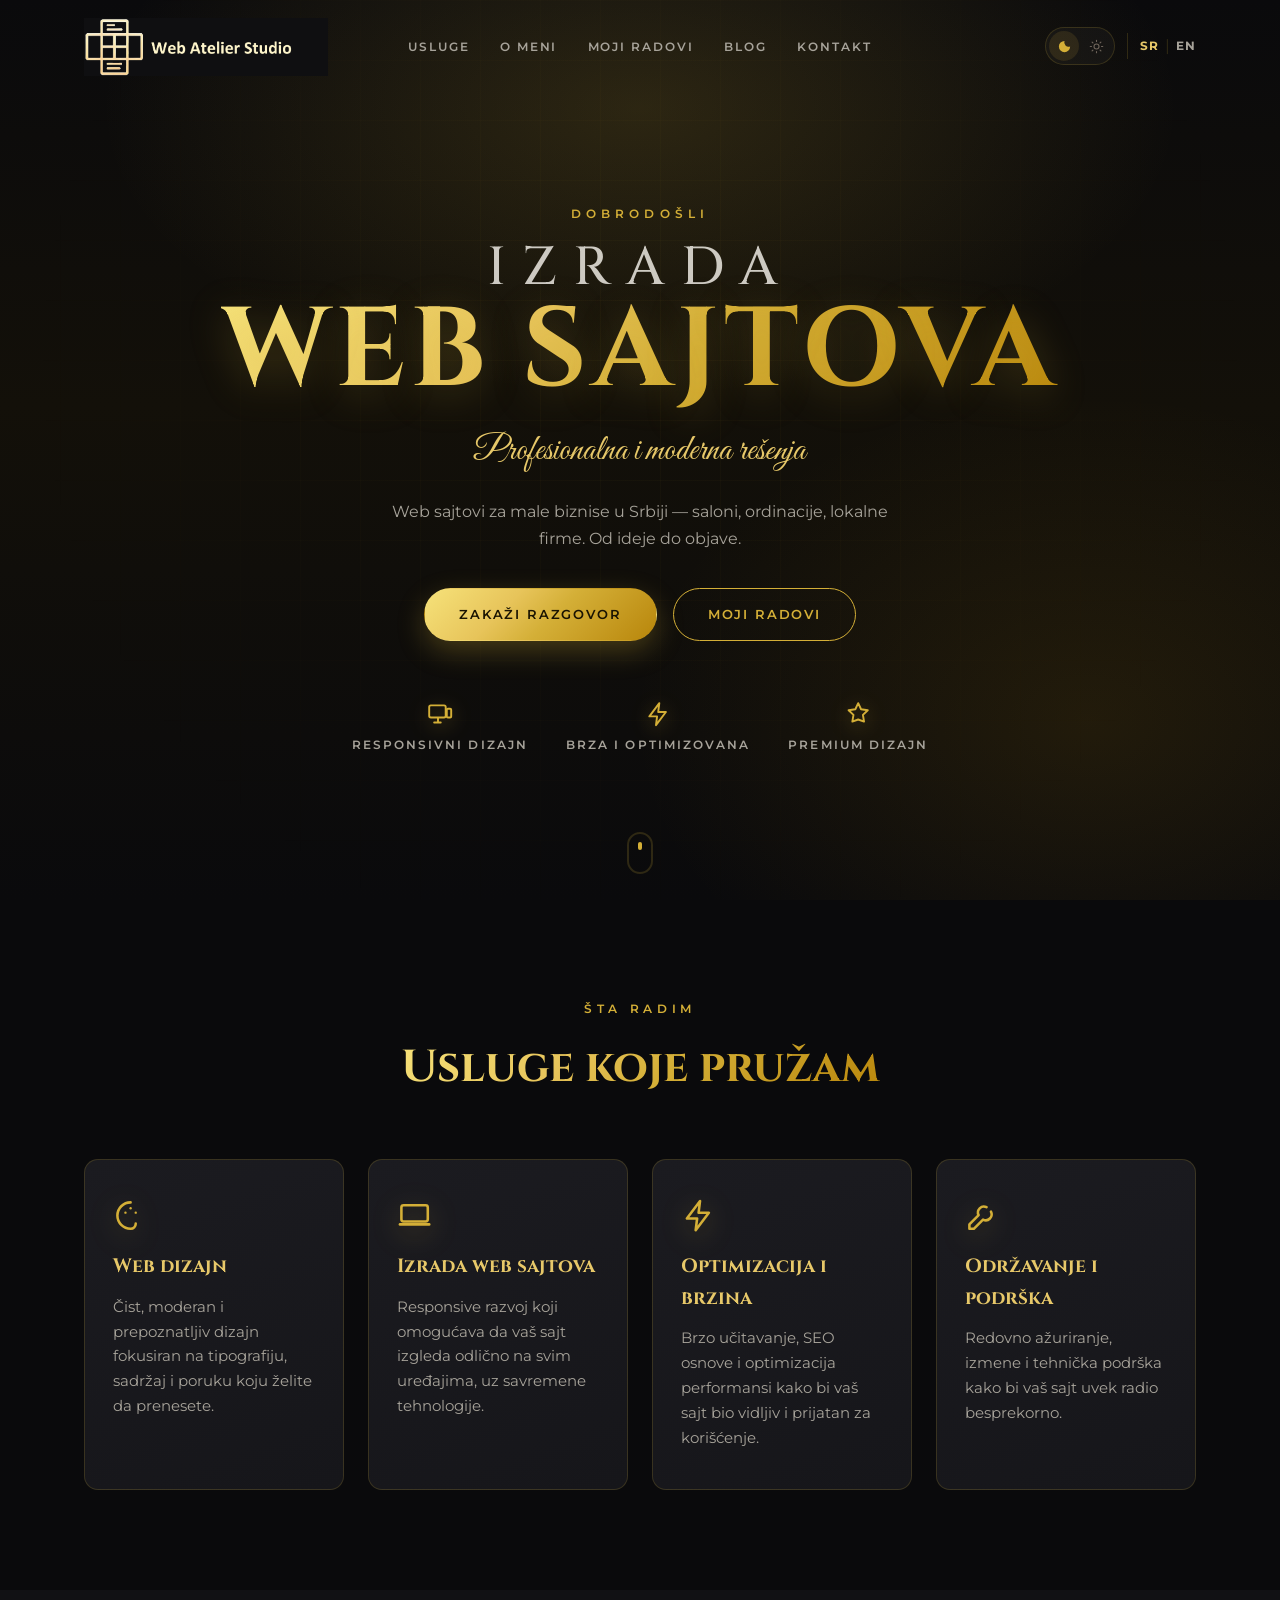
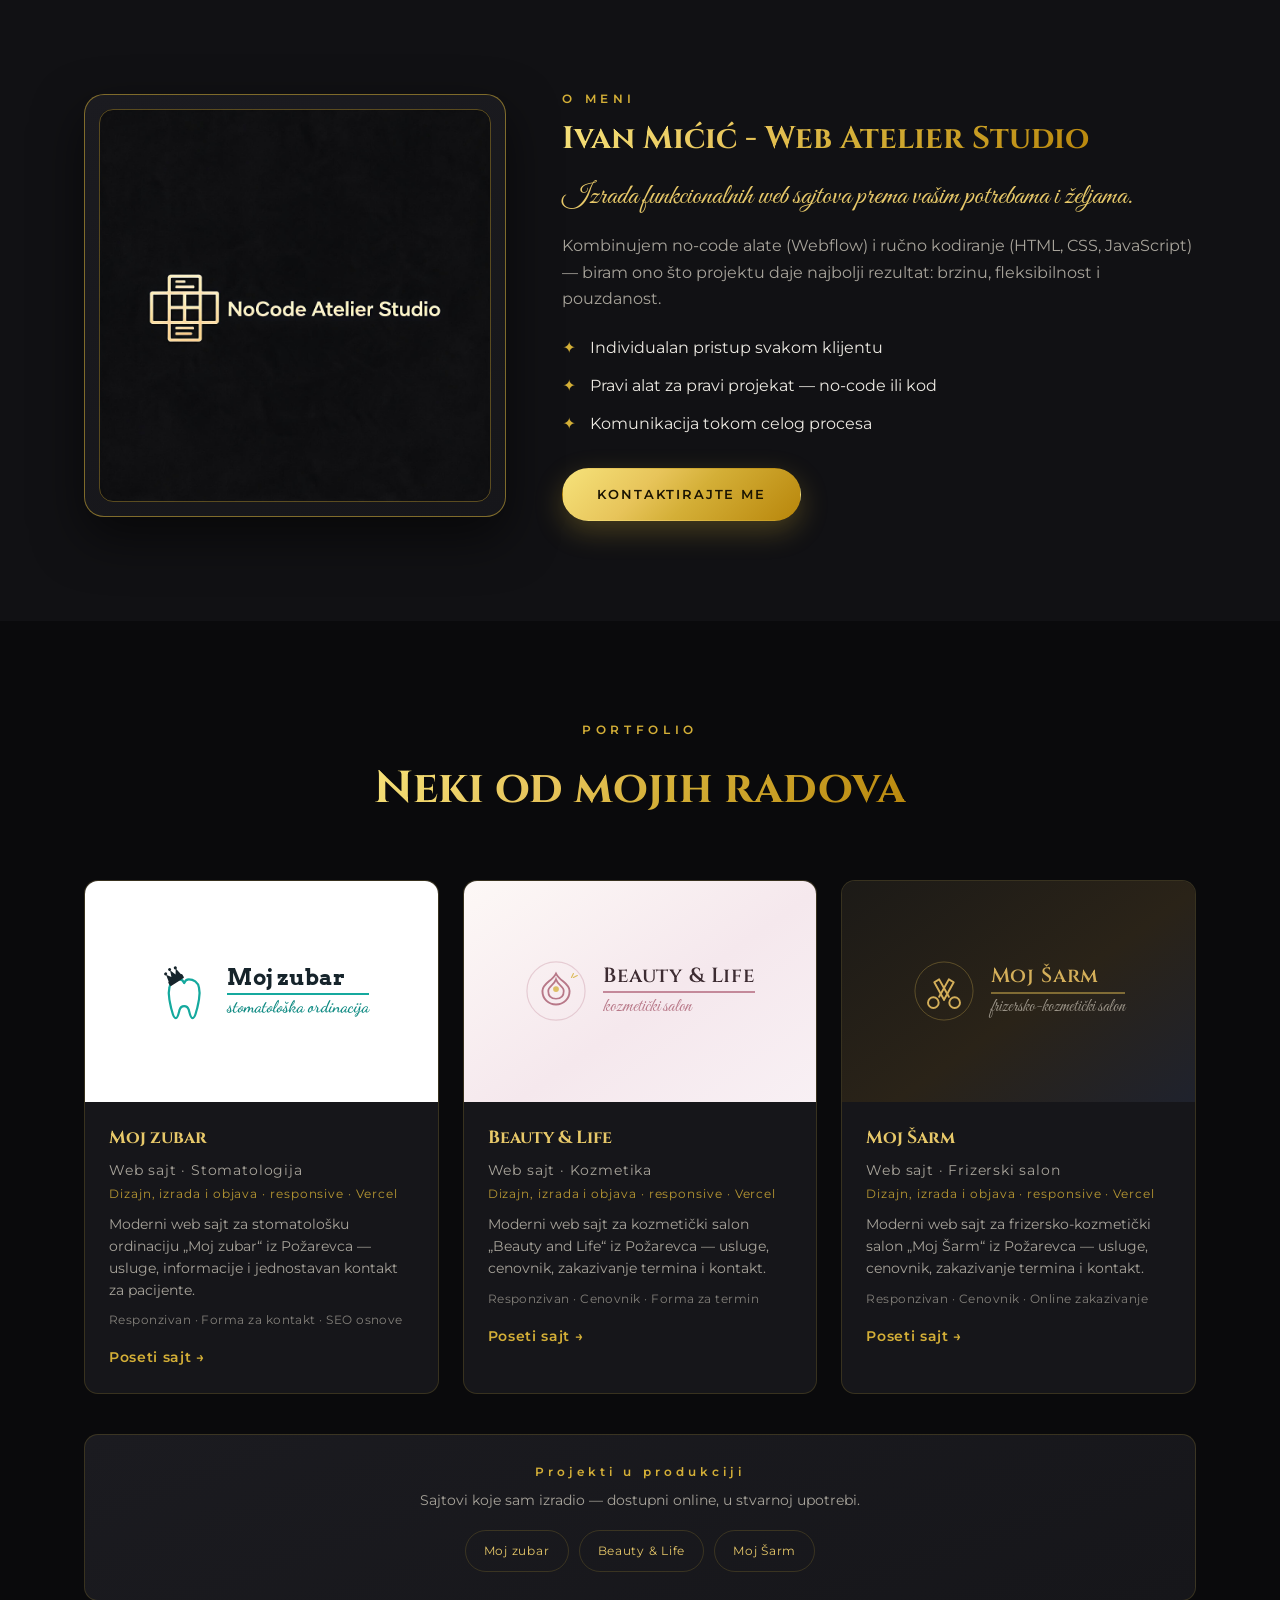
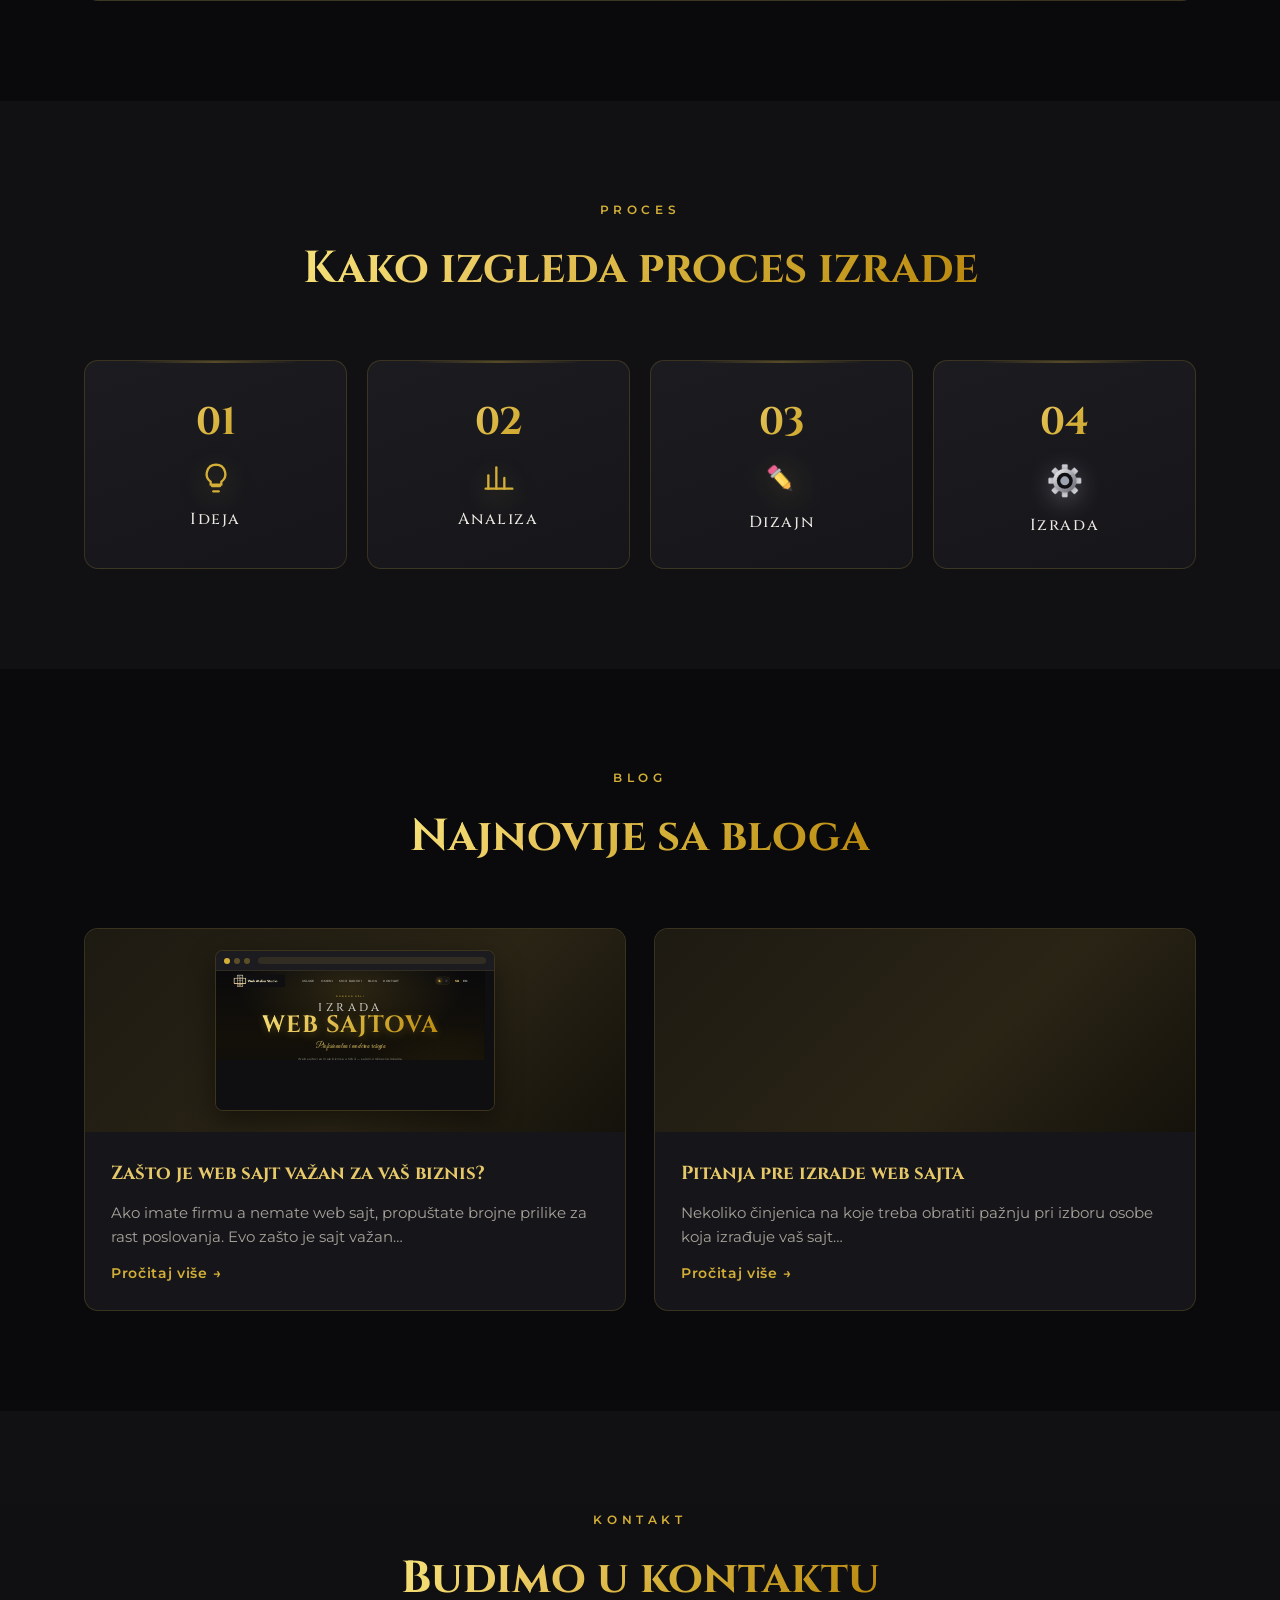
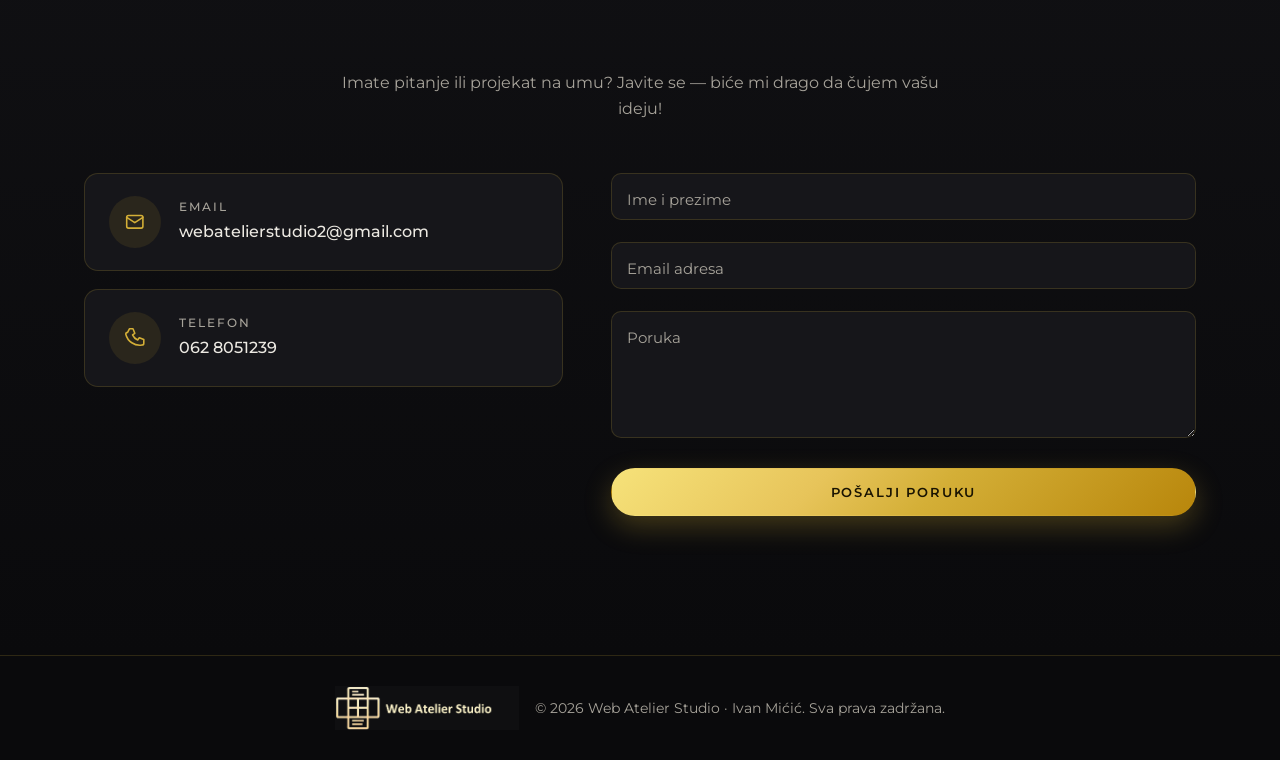
==== commit 524ac66e: "Dovršiti SEO audit, GA4 i kontakt podešavanja. Co-authored-by: Cursor <cursoragent@cursor.com>" ====
--- a/index.html
+++ b/index.html
@@ -5,6 +5,24 @@
   <meta name="viewport" content="width=device-width, initial-scale=1.0" />
   <title>Web Atelier Studio | Ivan Mićić — izrada web sajtova</title>
   <meta name="description" content="Web Atelier Studio — Ivan Mićić. Izrada web sajtova za male biznise u Srbiji: saloni, ordinacije, lokalne firme. Profesionalna i moderna rešenja." />
+  <meta name="robots" content="index, follow" />
+  <link rel="canonical" href="https://web-atelier-studio.vercel.app/" />
+  <meta property="og:locale" content="sr_RS" />
+  <meta property="og:type" content="website" />
+  <meta property="og:title" content="Web Atelier Studio | Ivan Mićić — izrada web sajtova" />
+  <meta property="og:description" content="Izrada web sajtova za male biznise u Srbiji: saloni, ordinacije, lokalne firme. Profesionalna i moderna rešenja." />
+  <meta property="og:url" content="https://web-atelier-studio.vercel.app/" />
+  <meta property="og:image" content="https://web-atelier-studio.vercel.app/assets/img/web-atelier-studio-square.png" />
+  <meta name="twitter:card" content="summary_large_image" />
+  <!-- Google tag (gtag.js) -->
+  <script async src="https://www.googletagmanager.com/gtag/js?id=G-FBLSVCCFHM"></script>
+  <script>
+    window.dataLayer = window.dataLayer || [];
+    function gtag(){dataLayer.push(arguments);}
+    gtag("js", new Date());
+
+    gtag("config", "G-FBLSVCCFHM");
+  </script>
 
   <link rel="preconnect" href="https://fonts.googleapis.com" />
   <link rel="preconnect" href="https://fonts.gstatic.com" crossorigin />
@@ -25,6 +43,23 @@
       }
     })();
   </script>
+  <script type="application/ld+json">
+    {
+      "@context": "https://schema.org",
+      "@type": "ProfessionalService",
+      "name": "Web Atelier Studio",
+      "url": "https://web-atelier-studio.vercel.app/",
+      "image": "https://web-atelier-studio.vercel.app/assets/img/web-atelier-studio-square.png",
+      "founder": {
+        "@type": "Person",
+        "name": "Ivan Mićić"
+      },
+      "areaServed": "RS",
+      "description": "Izrada web sajtova za male biznise u Srbiji: saloni, ordinacije i lokalne firme.",
+      "email": "webatelierstudio2@gmail.com",
+      "telephone": "+381628051239"
+    }
+  </script>
 </head>
 <body>
 
@@ -33,8 +68,8 @@
     <div class="container header__inner">
       <a href="#hero" class="logo" aria-label="Web Atelier Studio">
         <span class="logo__mark logo__mark--brand" aria-hidden="true">
-          <img src="assets/img/web-atelier-studio.png?v=3" alt="Web Atelier Studio" class="logo__img logo__img--dark" width="360" height="58" fetchpriority="high" decoding="async" />
-          <img src="assets/img/web-atelier-studio-light.png?v=2" alt="" class="logo__img logo__img--light" width="360" height="58" decoding="async" />
+          <img src="assets/img/web-atelier-studio.png?v=4" alt="Web Atelier Studio" class="logo__img logo__img--dark" width="1533" height="365" fetchpriority="high" decoding="async" />
+          <img src="assets/img/web-atelier-studio-light.png?v=3" alt="" class="logo__img logo__img--light" width="1533" height="365" decoding="async" />
         </span>
       </a>
 
@@ -139,7 +174,7 @@
     <div class="container about">
       <div class="about__media">
         <div class="about__photo">
-          <img src="assets/img/web-atelier-studio-square.png" alt="Web Atelier Studio" class="about__avatar" loading="lazy" decoding="async" />
+          <img src="assets/img/web-atelier-studio-square.png" alt="Web Atelier Studio" class="about__avatar" width="2048" height="2048" loading="lazy" decoding="async" />
         </div>
       </div>
       <div class="about__content">
@@ -320,11 +355,11 @@
 
       <div class="contact__grid">
         <div class="contact__info">
-          <a href="mailto:ivan_micic@hotmail.com" class="contact__item">
+          <a href="mailto:webatelierstudio2@gmail.com" class="contact__item">
             <span class="contact__icon" aria-hidden="true"><svg class="line-icon" viewBox="0 0 24 24"><rect x="3" y="5" width="18" height="14" rx="2"/><path d="m3 7 9 6 9-6"/></svg></span>
             <span>
               <small data-i18n="contact.emailLabel">Email</small>
-              ivan_micic@hotmail.com
+              webatelierstudio2@gmail.com
             </span>
           </a>
           <a href="tel:+381628051239" class="contact__item">
@@ -360,8 +395,8 @@
   <footer class="footer">
     <div class="container footer__inner">
       <span class="logo__mark logo__mark--brand" aria-hidden="true">
-        <img src="assets/img/web-atelier-studio.png?v=3" alt="" class="logo__img logo__img--dark" loading="lazy" decoding="async" />
-        <img src="assets/img/web-atelier-studio-light.png?v=2" alt="" class="logo__img logo__img--light" loading="lazy" decoding="async" />
+        <img src="assets/img/web-atelier-studio.png?v=4" alt="" class="logo__img logo__img--dark" width="1533" height="365" loading="lazy" decoding="async" />
+        <img src="assets/img/web-atelier-studio-light.png?v=3" alt="" class="logo__img logo__img--light" width="1533" height="365" loading="lazy" decoding="async" />
       </span>
       <p class="footer__copy">&copy; <span id="year"></span> <span data-i18n="footer.copy">Web Atelier Studio &middot; Ivan Mićić</span>. <span data-i18n="footer.rights">Sva prava zadržana.</span></p>
     </div>
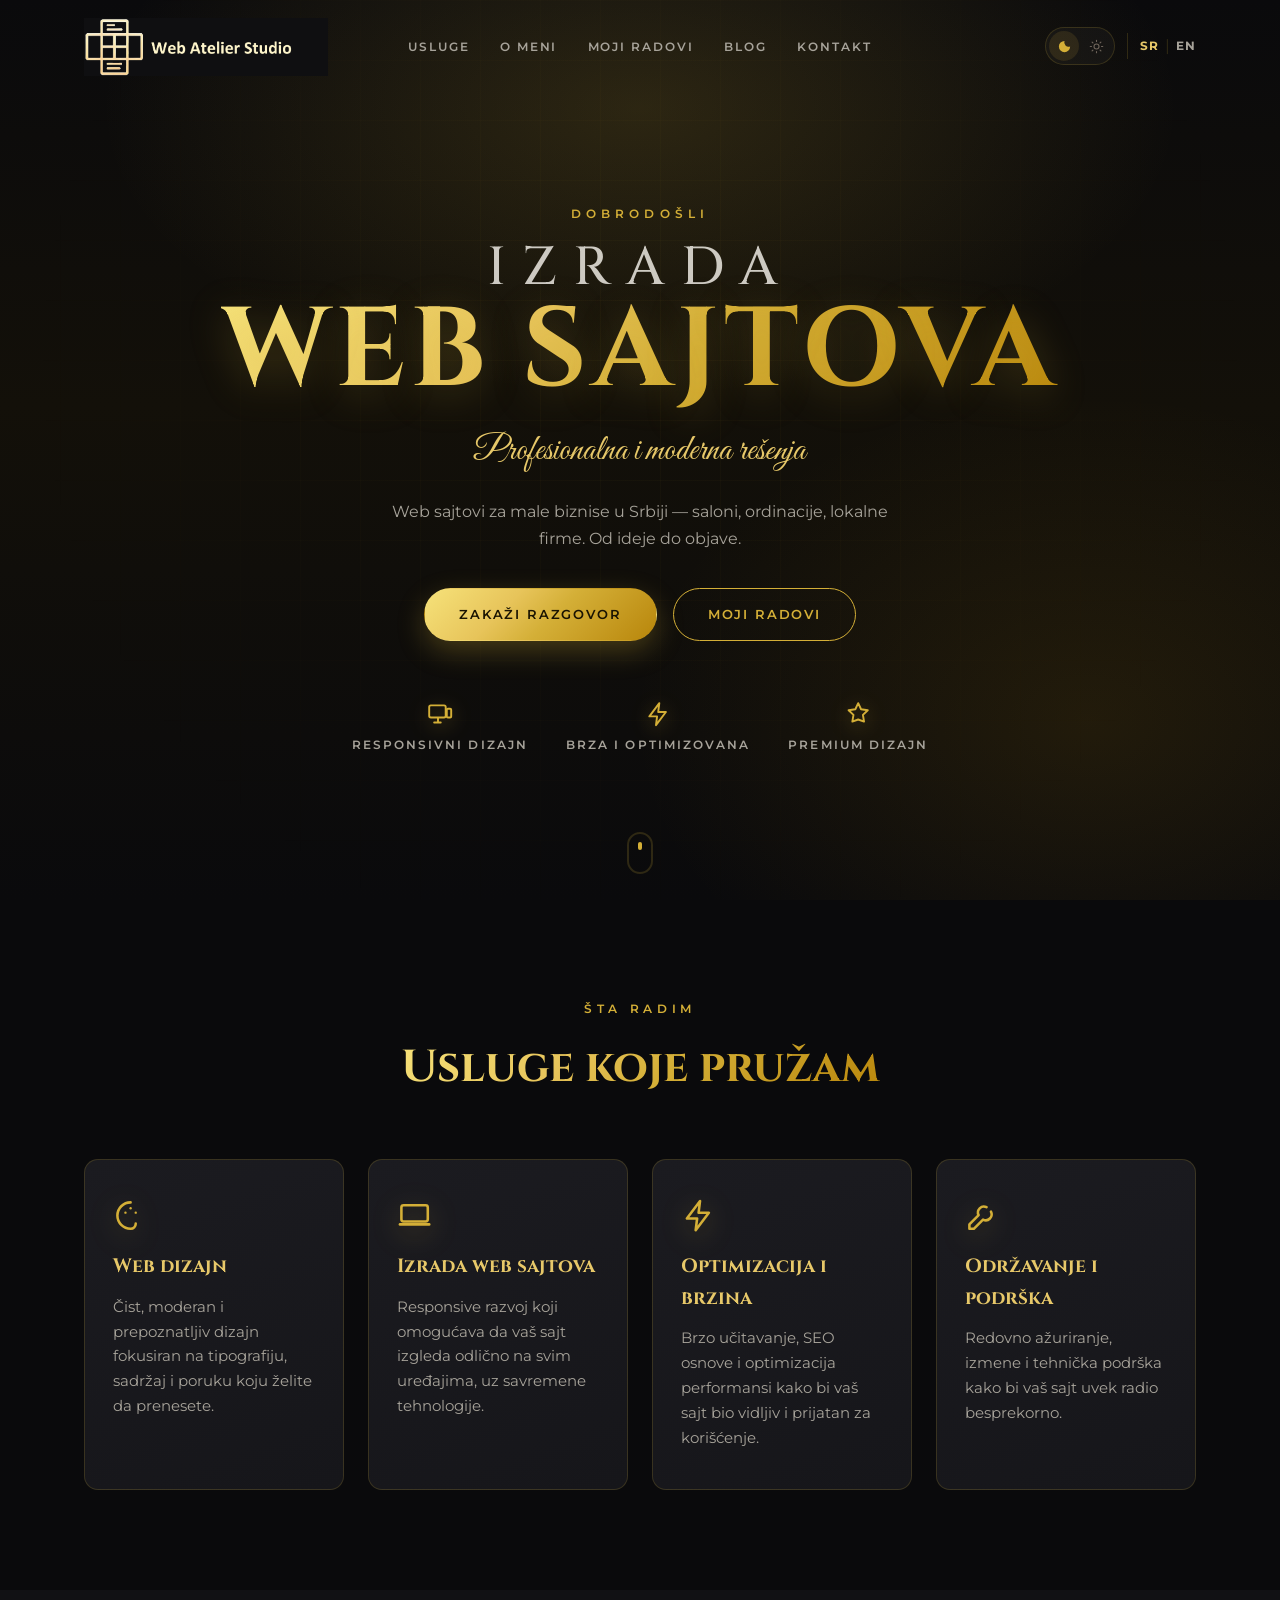
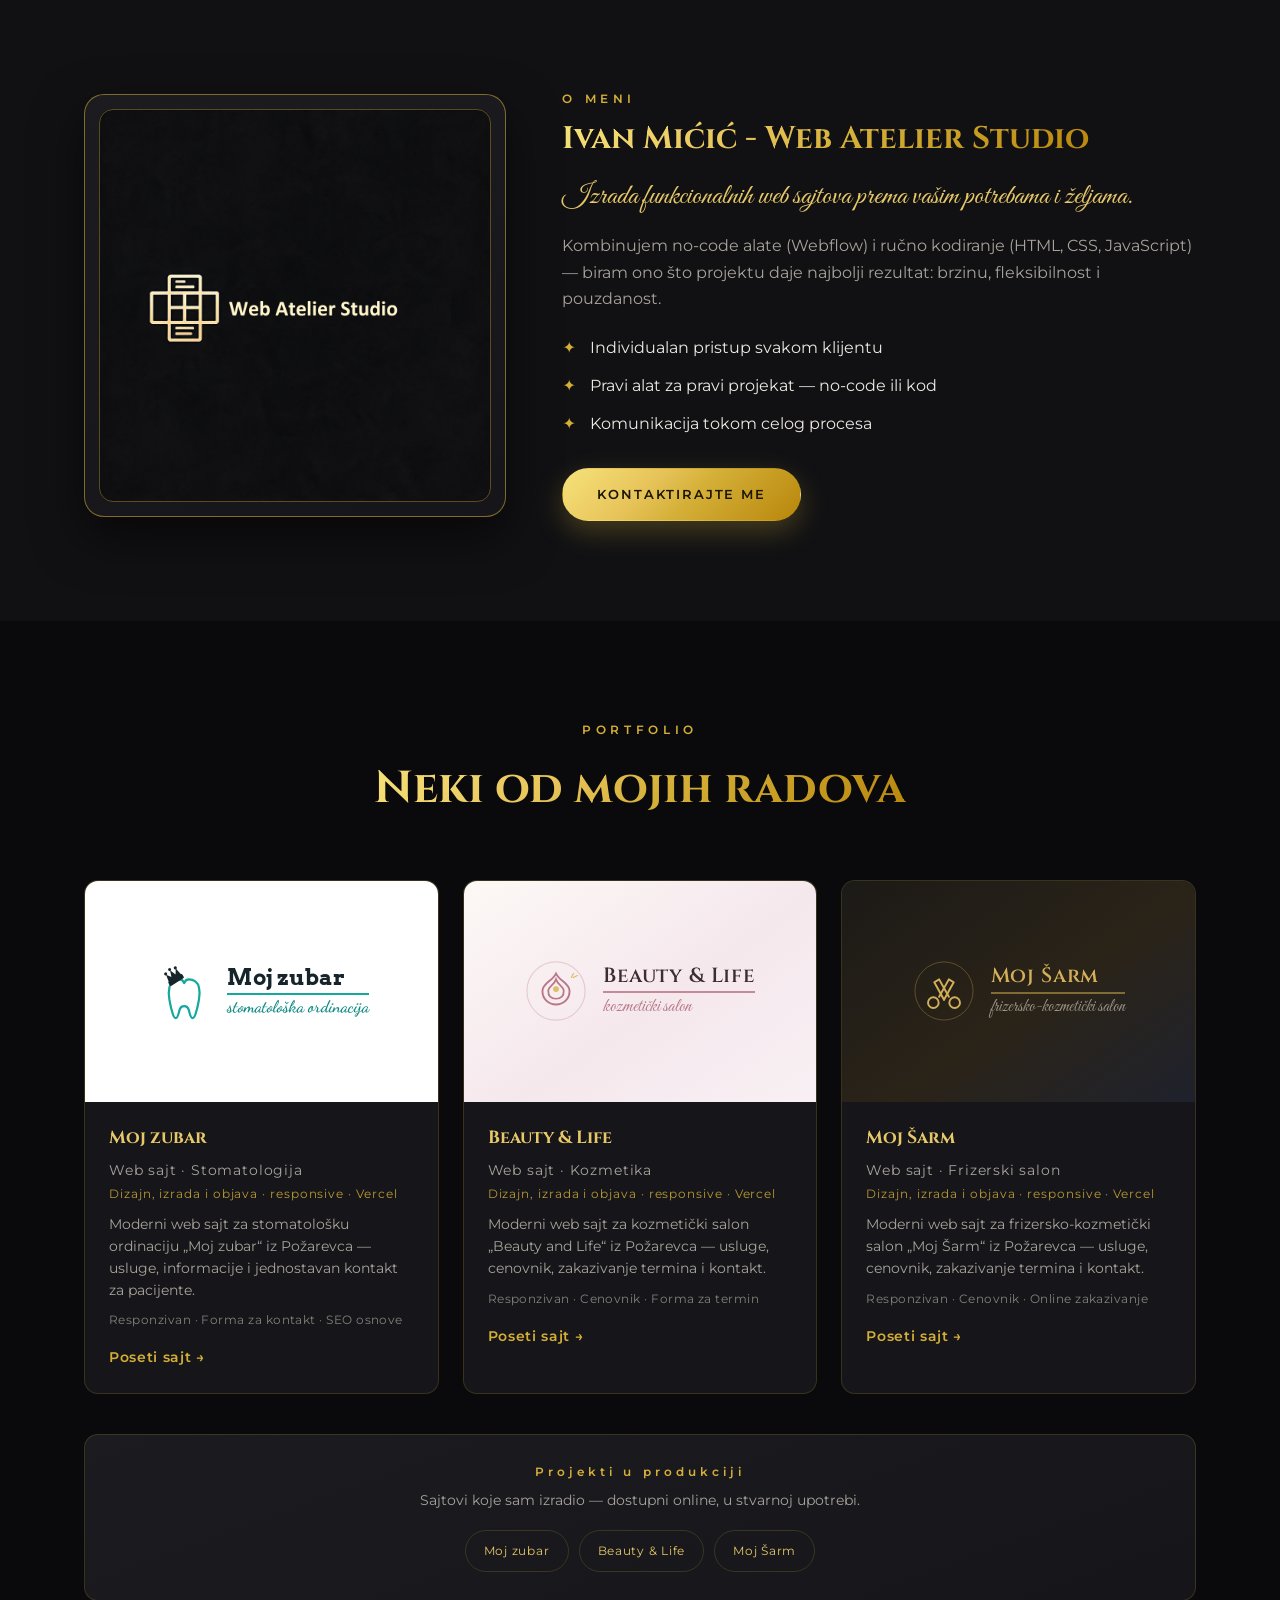
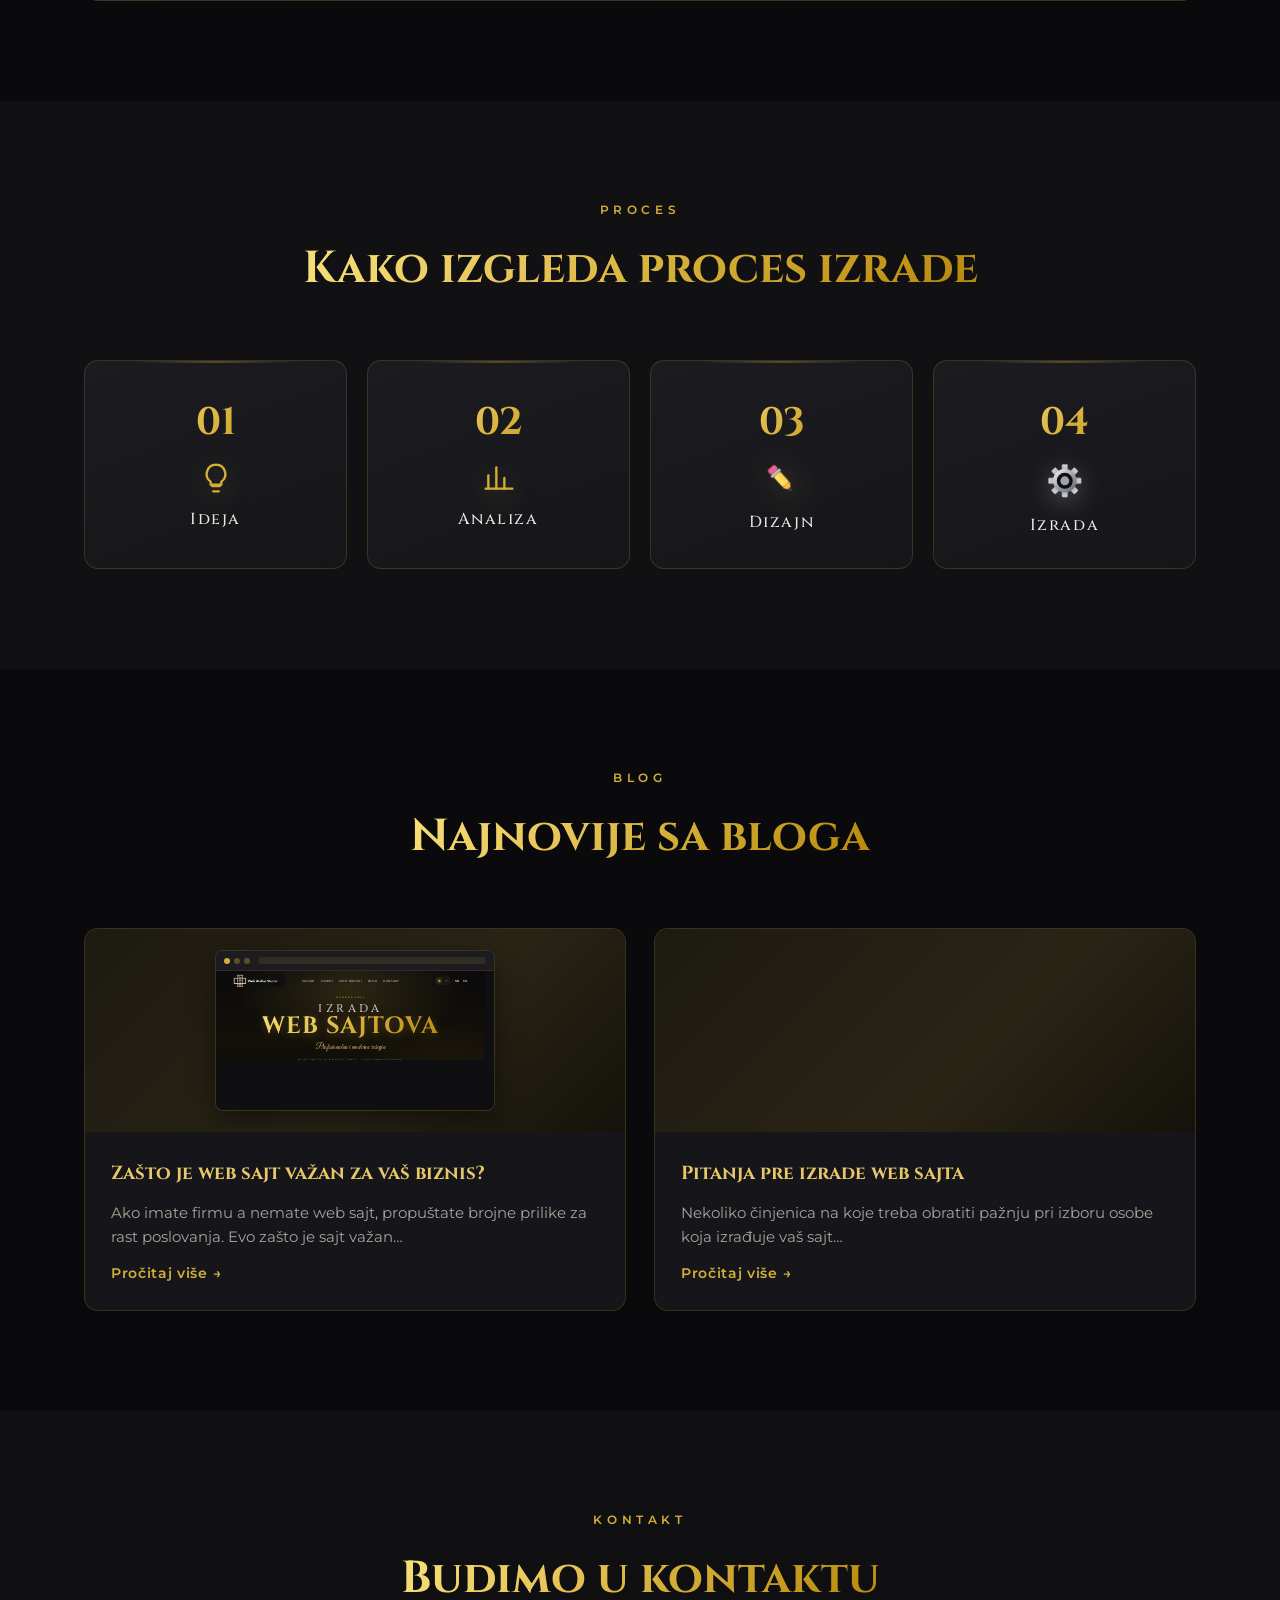
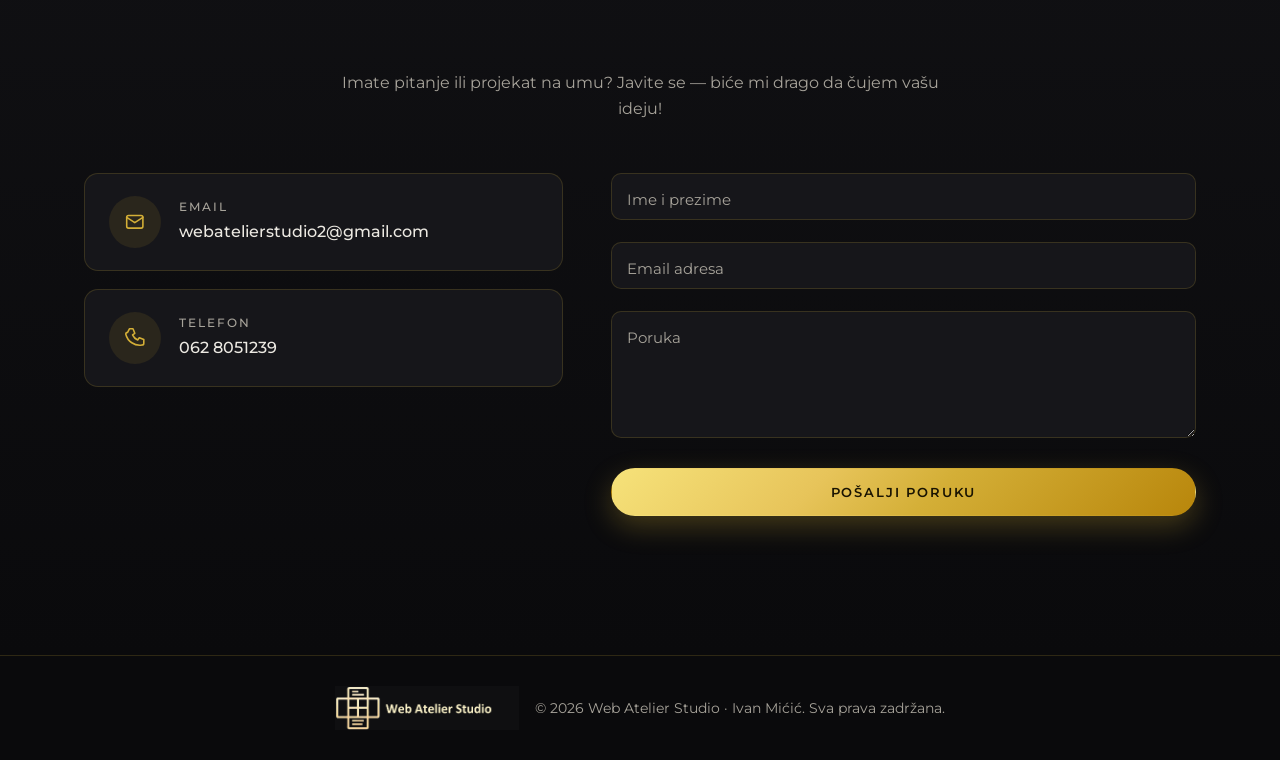
==== commit f5f00cbd: "Ispraviti kvadratni logo u sekciji O meni. Co-authored-by: Cursor <cursoragent@cursor.com>" ====
--- a/index.html
+++ b/index.html
@@ -12,7 +12,7 @@
   <meta property="og:title" content="Web Atelier Studio | Ivan Mićić — izrada web sajtova" />
   <meta property="og:description" content="Izrada web sajtova za male biznise u Srbiji: saloni, ordinacije, lokalne firme. Profesionalna i moderna rešenja." />
   <meta property="og:url" content="https://web-atelier-studio.vercel.app/" />
-  <meta property="og:image" content="https://web-atelier-studio.vercel.app/assets/img/web-atelier-studio-square.png" />
+  <meta property="og:image" content="https://web-atelier-studio.vercel.app/assets/img/web-atelier-studio-square.png?v=2" />
   <meta name="twitter:card" content="summary_large_image" />
   <!-- Google tag (gtag.js) -->
   <script async src="https://www.googletagmanager.com/gtag/js?id=G-FBLSVCCFHM"></script>
@@ -49,7 +49,7 @@
       "@type": "ProfessionalService",
       "name": "Web Atelier Studio",
       "url": "https://web-atelier-studio.vercel.app/",
-      "image": "https://web-atelier-studio.vercel.app/assets/img/web-atelier-studio-square.png",
+      "image": "https://web-atelier-studio.vercel.app/assets/img/web-atelier-studio-square.png?v=2",
       "founder": {
         "@type": "Person",
         "name": "Ivan Mićić"
@@ -174,7 +174,7 @@
     <div class="container about">
       <div class="about__media">
         <div class="about__photo">
-          <img src="assets/img/web-atelier-studio-square.png" alt="Web Atelier Studio" class="about__avatar" width="2048" height="2048" loading="lazy" decoding="async" />
+          <img src="assets/img/web-atelier-studio-square.png?v=2" alt="Web Atelier Studio" class="about__avatar" width="2048" height="2048" loading="lazy" decoding="async" />
         </div>
       </div>
       <div class="about__content">
